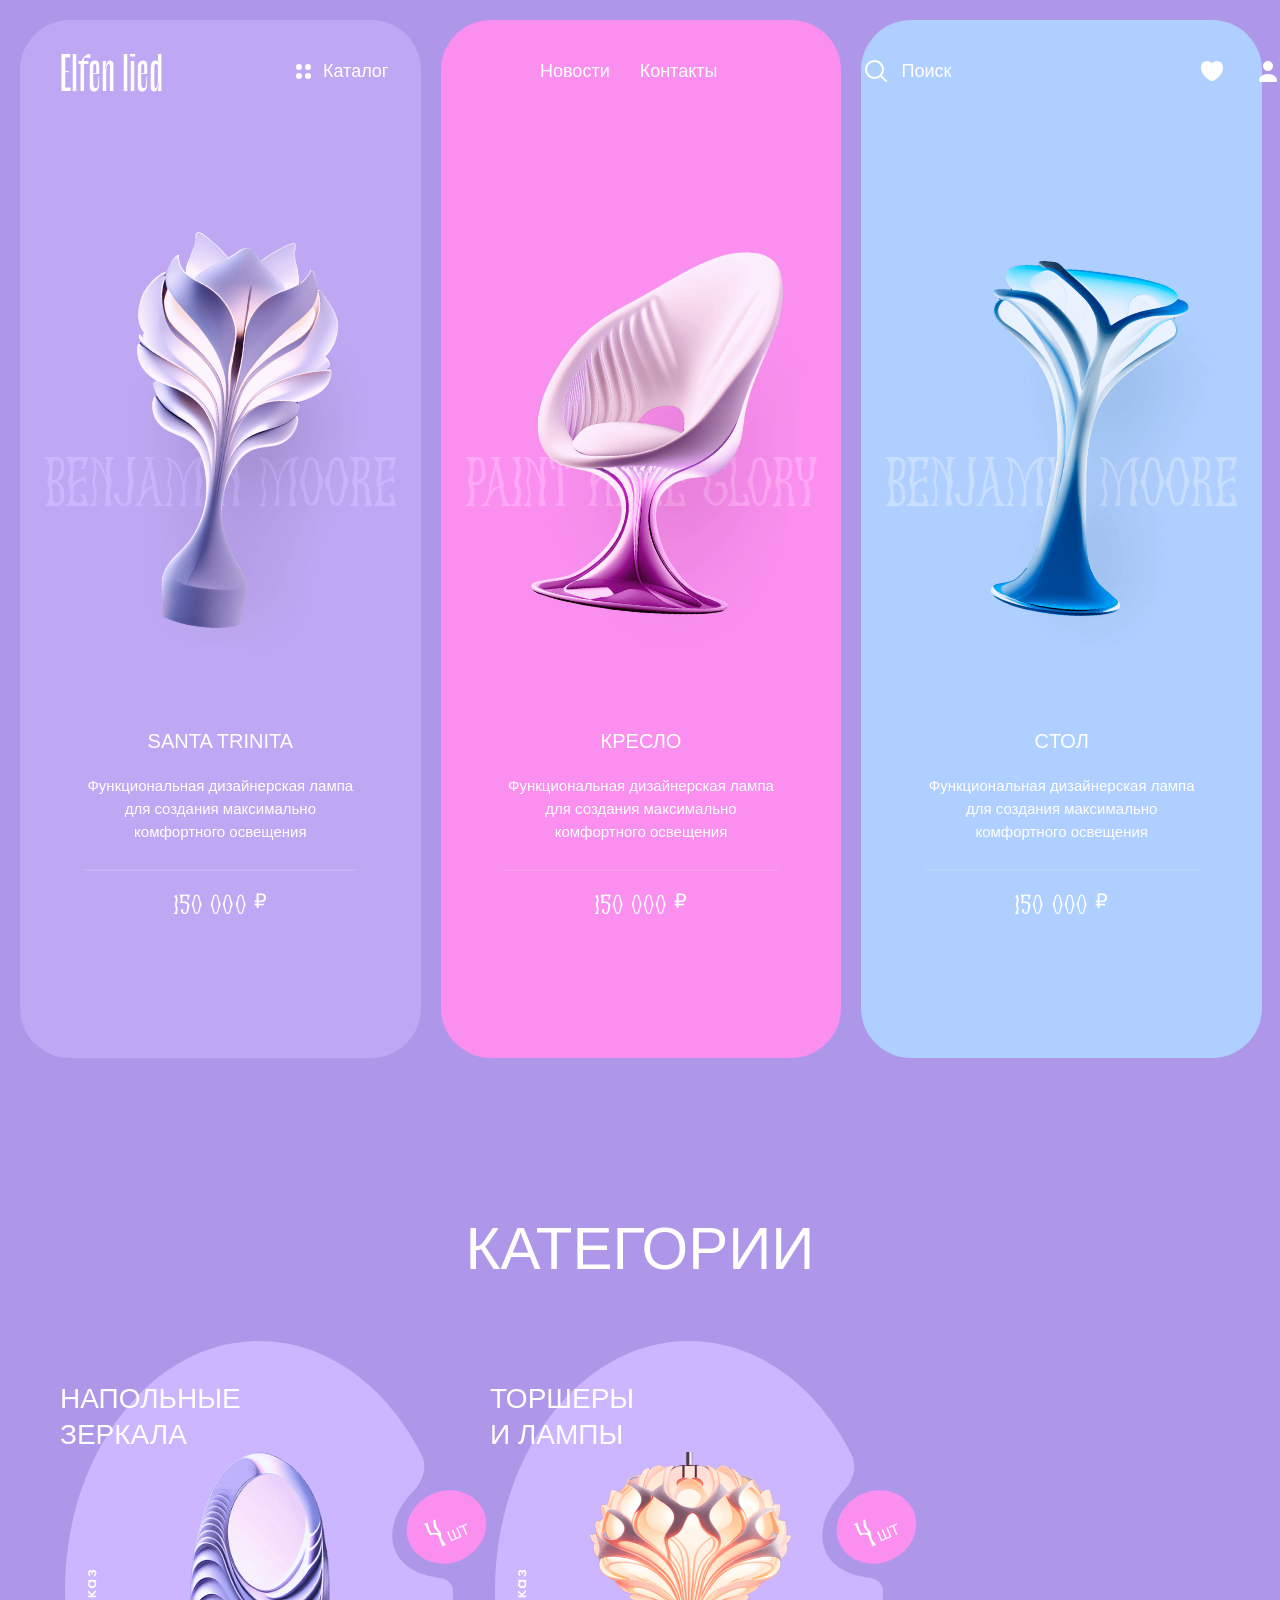
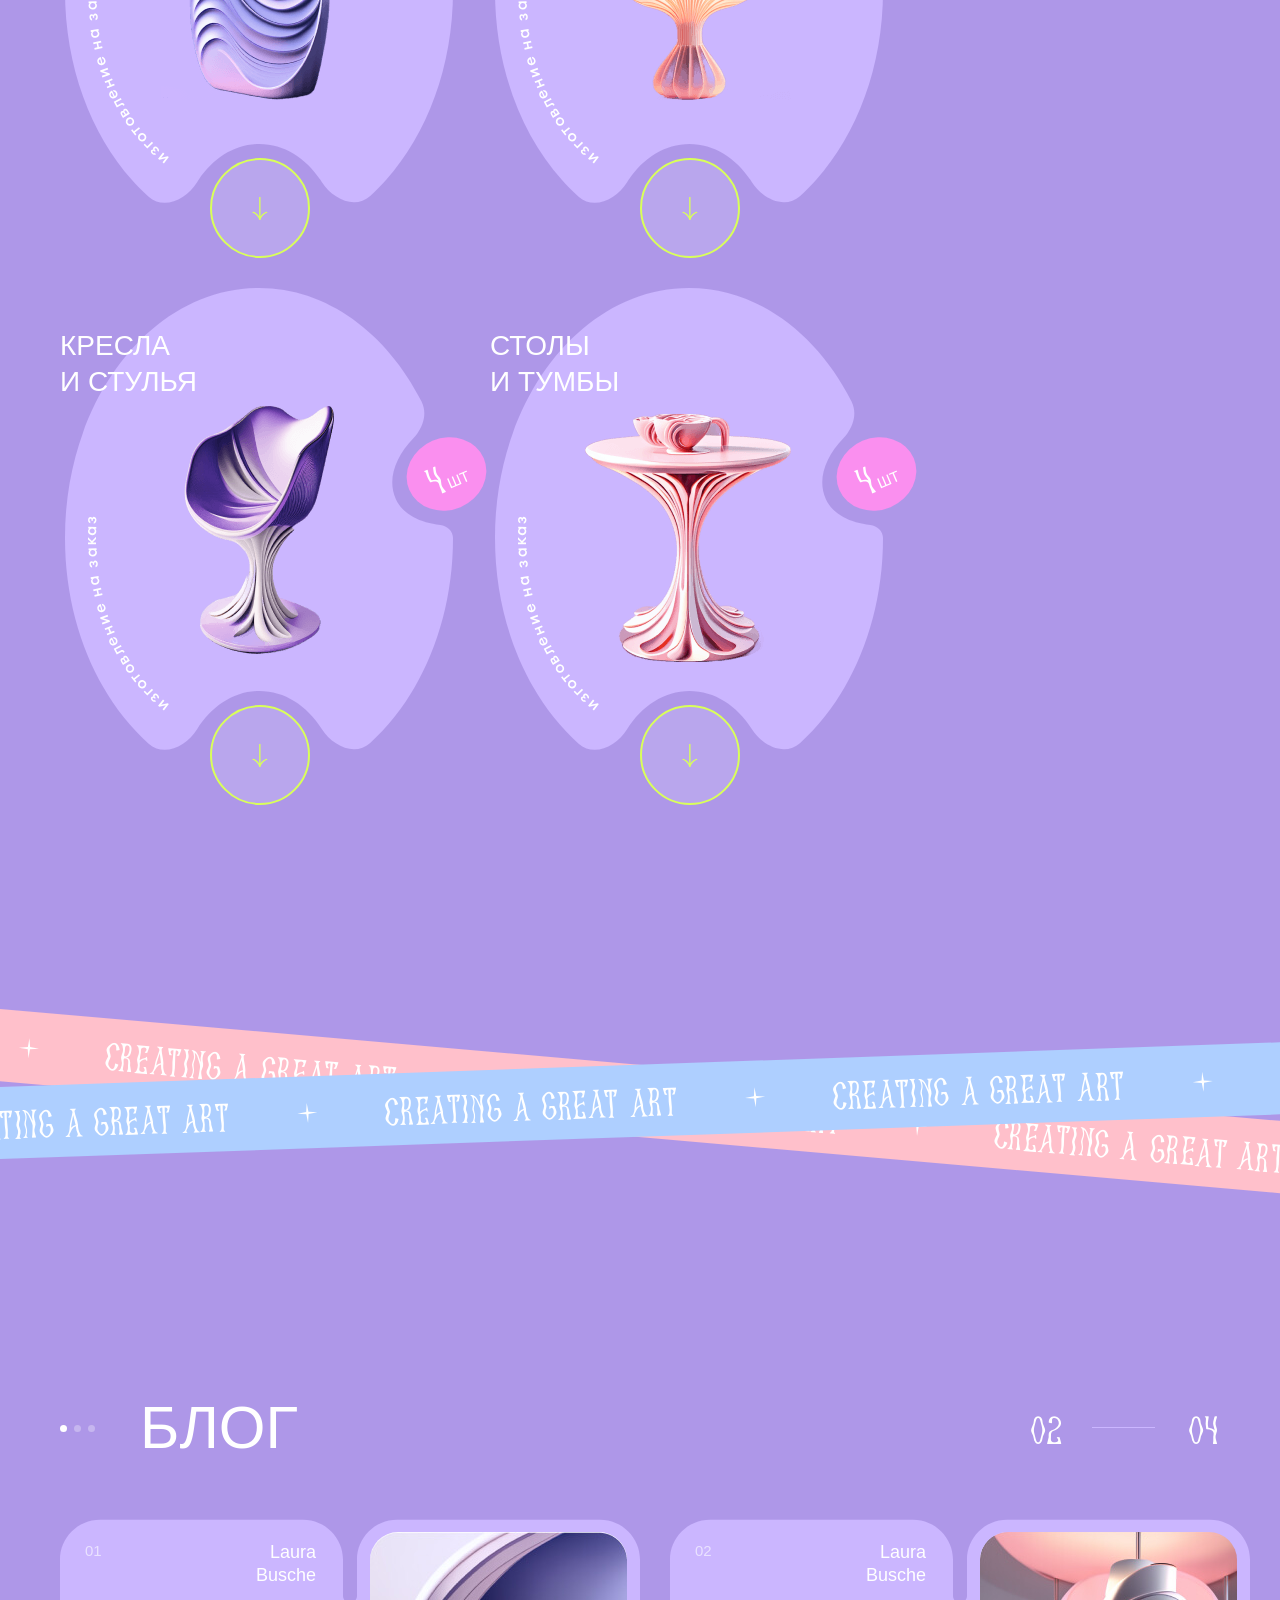
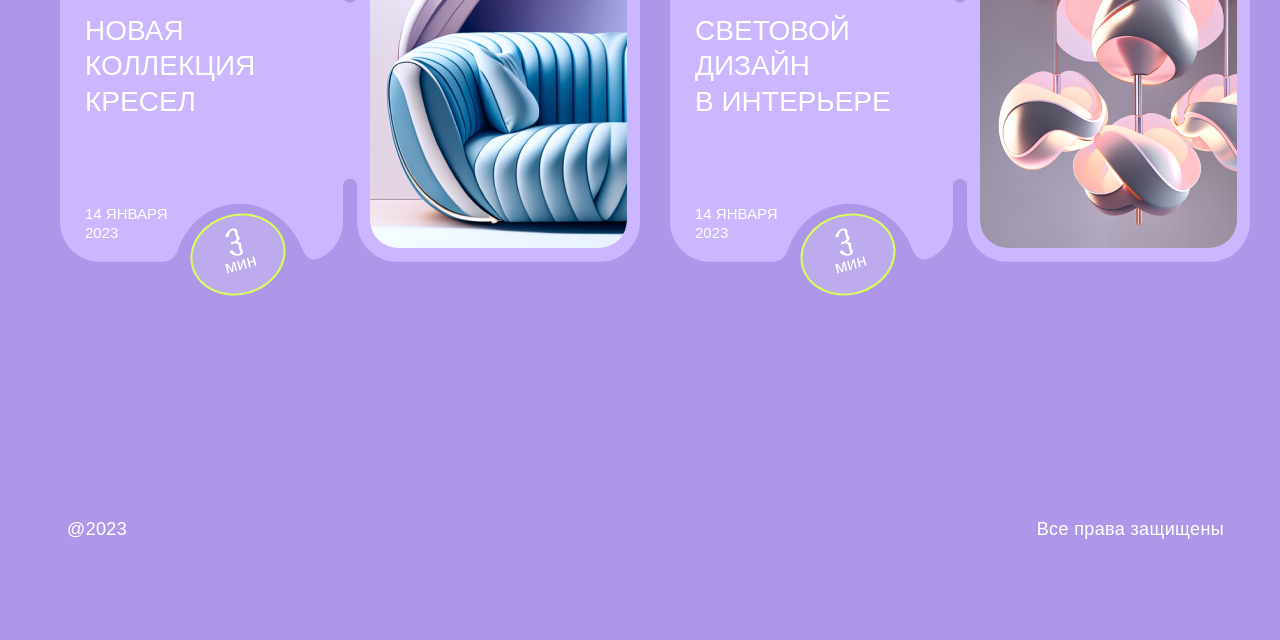
==== index.html @ f99ef1fb "Add files via upload" ====
<!DOCTYPE html>
<html lang="ru">

<head>
  <meta charset="UTF-8">
  <meta name="viewport" content="width=device-width, initial-scale=1.0">
  <meta http-equiv="X-UA-Compatible" content="ie=edge">
  <link rel="stylesheet" href="css/style.css">
  <title>Elfen lied</title>
</head>

<body>
  <header class="header">
    <div class="header__left">
      <a class="header__logo" href="#">Elfen lied</a>
      <a class="header__link" href="#">
        <svg class="header__link-icon" width="15" height="15" aria-hidden="true">
          <use xlink:href="images/sprite.svg#icon-dots"></use>
        </svg>
        Каталог
      </a>
    </div>
    <div class="header__center">
      <a class="header__link" href="#">Новости</a>
      <button class="header__link" type="button" data-modal-target="#contacts-modal" id="contacts-btn">Контакты</button>
    </div>
    <div class="header__right">
      <button class="header__link" type="button" data-modal-target="#search-modal">
        <svg class="header__link-icon" width="26" height="26" aria-hidden="true">
          <use xlink:href="images/sprite.svg#icon-search"></use>
        </svg>
        Поиск
      </button>
      <ul class="header__user">
        <li class="header__user-item header__user-item--mobile">
          <button class="header__user-btn" type="button">
            <svg class="header__user-icon" width="26" height="26" aria-hidden="true">
              <use xlink:href="images/sprite.svg#icon-search"></use>
            </svg>
          </button>
        </li>
        <li class="header__user-item">
          <button class="header__user-btn" type="button" data-modal-target="#favourites-modal">
            <svg class="header__user-icon" width="22" height="20" aria-hidden="true">
              <use xlink:href="images/sprite.svg#icon-like"></use>
            </svg>
          </button>
        </li>
        <li class="header__user-item">
          <button class="header__user-btn" type="button" data-modal-target="#user-modal">
            <svg class="header__user-icon" width="18" height="21" aria-hidden="true">
              <use xlink:href="images/sprite.svg#icon-person"></use>
            </svg>
          </button>
        </li>
        <li class="header__user-item">
          <button class="header__user-btn" type="button" data-modal-target="#shopping-cart-modal">
            <svg class="header__user-icon" width="21" height="22" aria-hidden="true">
              <use xlink:href="images/sprite.svg#icon-shopping-cart"></use>
            </svg>
            <span class="header__shopping-cart-counter">3</span>
          </button>
        </li>
        <li class="header__user-item header__user-item--mobile">
          <a class="header__user-btn" href="tel:+74956212617">
            <svg class="header__user-icon" width="23" height="22" aria-hidden="true">
              <use xlink:href="images/sprite.svg#icon-tel"></use>
            </svg>
          </a>
        </li>
      </ul>
    </div>
  </header>
  <main>
    <section class="hero">
      <h1 class="visually-hidden">Elfen lied - Товар дня</h1>
      <ul class="hero__list">
        <li class="hero__item">
          <div class="main-card main-card--violet">
            <img class="main-card__img" src="images/main-card/img-lamp-white.png" alt="Светильник">
            <span class="main-card__label">товар дня</span>
            <h3 class="main-card__title">Benjamin Moore</h3>
            <span class="main-card__name">Santa Trinita</span>
            <p class="main-card__desc">Функциональная дизайнерская лампа для создания максимально
              комфортного освещения</p>
            <span class="main-card__line"></span>
            <span class="main-card__price">150 000
              <span class="main-card__price-currency">₽</span>
            </span>
            <span class="main-card__info">Слайд</span>
            <span class="main-card__counter">01</span>
            <div class="main-card__bottom-mobile">
              <div class="main-card__inner">
                <span class="main-card__name main-card__name--xl">Santa Trinita</span>
                <p class="main-card__desc main-card__desc--xl">Функциональная дизайнерская лампа для создания
                  максимально
                  комфортного освещения</p>
                <span class="main-card__price main-card__price--xl">150 000
                  <span class="main-card__price-currency">₽</span>
                </span>
              </div>
              <div class="main-card__counter-mobile">
                <span class="main-card__counter">01</span>
                <span class="main-card__counter-line"></span>
                <span class="main-card__counter">03</span>
              </div>
            </div>
            <button class="main-card__btn btn btn--size-xl" type="button" id="purchase-btn"
              data-modal-target="#product-modal">
              <svg class="btn__icon" width="21" height="22" aria-hidden="true">
                <use xlink:href="images/sprite.svg#icon-shopping-cart"></use>
              </svg>
              Купить
            </button>
          </div>
        </li>
        <li class="hero__item">
          <div class="main-card main-card--pink">
            <img class="main-card__img" src="images/main-card/img-chair-pink.png" alt="Кресло">
            <span class="main-card__label">товар дня</span>
            <h3 class="main-card__title">Paint Here Glory</h3>
            <span class="main-card__name">Кресло</span>
            <span class="main-card__name main-card__name--xl">Кресло</span>
            <p class="main-card__desc">Функциональная дизайнерская лампа для создания максимально
              комфортного освещения</p>
            <p class="main-card__desc main-card__desc--xl">Функциональная дизайнерское кресло для создания максимально
              уюта в помещении</p>
            <span class="main-card__line"></span>
            <span class="main-card__price">150 000
              <span class="main-card__price-currency">₽</span>
            </span>
            <span class="main-card__price main-card__price--xl">120 000
              <span class="main-card__price-currency">₽</span>
            </span>
            <span class="main-card__info">Слайд</span>
            <span class="main-card__counter">02</span>
            <button class="main-card__btn btn btn--size-xl" type="button">
              <svg class="btn__icon" width="21" height="22" aria-hidden="true">
                <use xlink:href="images/sprite.svg#icon-shopping-cart"></use>
              </svg>
              Купить
            </button>
          </div>
        </li>
        <li class="hero__item">
          <div class="main-card main-card--blue">
            <img class="main-card__img" src="images/main-card/img-table-blue.png" alt="Стол">
            <span class="main-card__label">товар дня</span>
            <h3 class="main-card__title">Benjamin Moore</h3>
            <span class="main-card__name">Cтол</span>
            <span class="main-card__name main-card__name--xl">Высокий стол</span>
            <p class="main-card__desc">Функциональная дизайнерская лампа для создания максимально
              комфортного освещения</p>
            <p class="main-card__desc main-card__desc--xl">Функциональная дизайнерская лампа для создания максимально
              комфортного освещения</p>
            <span class="main-card__line"></span>
            <span class="main-card__price">150 000
              <span class="main-card__price-currency">₽</span>
            </span>
            <span class="main-card__price main-card__price--xl">235 000
              <span class="main-card__price-currency">₽</span>
            </span>
            <span class="main-card__info">Слайд</span>
            <span class="main-card__counter">03</span>
            <button class="main-card__btn btn btn--size-xl" type="button">
              <svg class="btn__icon" width="21" height="22" aria-hidden="true">
                <use xlink:href="images/sprite.svg#icon-shopping-cart"></use>
              </svg>
              Купить
            </button>
          </div>
        </li>
      </ul>
    </section>
    <section class="categories">
      <div class="container">
        <h2 class="categories__title">Категории</h2>
        <ul class="categories__list">
          <li class="categories__item">
            <a class="category-card" href="#">
              <div class="category-card__bg">
                <svg class="category-card__bg-main" width="388" height="462" aria-hidden="true">
                  <use xlink:href="images/sprite.svg#icon-category-bg"></use>
                </svg>
                <svg class="category-card__bg-label" width="95" height="199" aria-hidden="true">
                  <use xlink:href="images/sprite.svg#icon-category-label"></use>
                </svg>
              </div>
              <h3 class="category-card__title">напольные зеркала</h3>
              <img class="category-card__img" src="images/categories/img-mirror.png" alt="Зеркало" width="199"
                height="248">
              <span class="category-card__note">
                <span class="category-card__note-counter">4</span>
                <span class="category-card__note-text">шт</span>
              </span>
              <span class="category-card__btn btn btn--third">
                <svg class="btn__icon" width="23" height="34" aria-hidden="true">
                  <use xlink:href="images/sprite.svg#icon-arrow"></use>
                </svg>
              </span>
            </a>
          </li>
          <li class="categories__item">
            <a class="category-card" href="#">
              <div class="category-card__bg">
                <svg class="category-card__bg-main" width="388" height="462" aria-hidden="true">
                  <use xlink:href="images/sprite.svg#icon-category-bg"></use>
                </svg>
                <svg class="category-card__bg-label" width="95" height="199" aria-hidden="true">
                  <use xlink:href="images/sprite.svg#icon-category-label"></use>
                </svg>
              </div>
              <h3 class="category-card__title">торшеры и&nbsp;лампы</h3>
              <img class="category-card__img" src="images/categories/img-lamp.png" alt="Торшер" width="201"
                height="248">
              <span class="category-card__note">
                <span class="category-card__note-counter">4</span>
                <span class="category-card__note-text">шт</span>
              </span>
              <span class="category-card__btn btn btn--third">
                <svg class="btn__icon" width="23" height="34" aria-hidden="true">
                  <use xlink:href="images/sprite.svg#icon-arrow"></use>
                </svg>
              </span>
            </a>
          </li>
          <li class="categories__item">
            <a class="category-card" href="#">
              <div class="category-card__bg">
                <svg class="category-card__bg-main" width="388" height="462" aria-hidden="true">
                  <use xlink:href="images/sprite.svg#icon-category-bg"></use>
                </svg>
                <svg class="category-card__bg-label" width="95" height="199" aria-hidden="true">
                  <use xlink:href="images/sprite.svg#icon-category-label"></use>
                </svg>
              </div>
              <h3 class="category-card__title">кресла и&nbsp;стулья</h3>
              <img class="category-card__img category-card__img--alt" src="images/categories/img-chair.png"
                alt="Кресло" width="150" height="248">
              <span class="category-card__note">
                <span class="category-card__note-counter">4</span>
                <span class="category-card__note-text">шт</span>
              </span>
              <span class="category-card__btn btn btn--third">
                <svg class="btn__icon" width="23" height="34" aria-hidden="true">
                  <use xlink:href="images/sprite.svg#icon-arrow"></use>
                </svg>
              </span>
            </a>
          </li>
          <li class="categories__item">
            <a class="category-card">
              <div class="category-card__bg">
                <svg class="category-card__bg-main" width="388" height="462" aria-hidden="true">
                  <use xlink:href="images/sprite.svg#icon-category-bg"></use>
                </svg>
                <svg class="category-card__bg-label" width="95" height="199" aria-hidden="true">
                  <use xlink:href="images/sprite.svg#icon-category-label"></use>
                </svg>
              </div>
              <h3 class="category-card__title">столы и&nbsp;тумбы</h3>
              <img class="category-card__img category-card__img--alt-2" src="images/categories/img-table.png"
                alt="Тумба" width="206" height="248">
              <span class="category-card__note">
                <span class="category-card__note-counter">4</span>
                <span class="category-card__note-text">шт</span>
              </span>
              <span class="category-card__btn btn btn--third">
                <svg class="btn__icon" width="23" height="34" aria-hidden="true">
                  <use xlink:href="images/sprite.svg#icon-arrow"></use>
                </svg>
              </span>
            </a>
          </li>
        </ul>
      </div>
    </section>
    <div class="lineages">
      <div class="lineages__unit lineages__unit--first">
        <span class="lineages__text">creating a great art</span>
        <svg class="lineages__icon" width="22" height="22" aria-hidden="true">
          <use xlink:href="images/sprite.svg#icon-star"></use>
        </svg>
      </div>
      <div class="lineages__unit lineages__unit--secondary">
        <span class="lineages__text">creating a great art</span>
        <svg class="lineages__icon" width="22" height="22" aria-hidden="true">
          <use xlink:href="images/sprite.svg#icon-star"></use>
        </svg>
      </div>
    </div>
    <section class="blog">
      <div class="container">
        <div class="blog__top">
          <div class="blog__top-left">
            <div class="blog__pag">
              <span class="blog__pag-counter blog__pag-counter--current"></span>
              <span class="blog__pag-counter"></span>
              <span class="blog__pag-counter"></span>
            </div>
            <h2 class="blog__title">блог</h2>
          </div>
          <div class="blog__slider">
            <span class="blog__slider-count">02</span>
            <span class="blog__slider-line"></span>
            <span class="blog__slider-count">04</span>
          </div>
        </div>
        <ul class="blog__list">
          <li class="blog__item">
            <a class="blog-card" href="#">
              <svg class="blog-card__bg" width="580" height="343" aria-hidden="true">
                <use xlink:href="images/sprite.svg#icon-blog-bg"></use>
              </svg>
              <svg class="blog-card__bg-mobile" width="360" height="243" aria-hidden="true">
                <use xlink:href="images/sprite.svg#icon-blog-bg-mobile"></use>
              </svg>
              <div class="blog-card__content">
                <div class="blog-card__top">
                  <span class="blog-card__counter">01</span>
                  <div class="blog-card__name">Laura Busche</div>
                </div>
                <h3 class="blog-card__title">новая коллекция кресел</h3>
                <div class="blog-card__bottom">
                  <span class="blog-card__date">14&nbsp;января 2023</span>
                  <div class="blog-card__label">
                    <span class="blog-card__label-count">3</span>
                    <span class="blog-card__label-text">мин</span>
                  </div>
                </div>
              </div>
              <div class="blog-card__pic">
                <img class="blog-card__img" src="images/blog-card/img-modern-sofa.jpg" alt="Кресло" width="257"
                  height="317">
              </div>
            </a>
          </li>
          <li class="blog__item">
            <a class="blog-card" href="#">
              <svg class="blog-card__bg" width="580" height="343" aria-hidden="true">
                <use xlink:href="images/sprite.svg#icon-blog-bg"></use>
              </svg>
              <svg class="blog-card__bg-mobile" width="360" height="243" aria-hidden="true">
                <use xlink:href="images/sprite.svg#icon-blog-bg-mobile"></use>
              </svg>
              <div class="blog-card__content">
                <div class="blog-card__top">
                  <span class="blog-card__counter">02</span>
                  <div class="blog-card__name">Laura Busche</div>
                </div>
                <h3 class="blog-card__title">Световой дизайн в&nbsp;интерьере</h3>
                <div class="blog-card__bottom">
                  <span class="blog-card__date">14&nbsp;января 2023</span>
                  <div class="blog-card__label">
                    <span class="blog-card__label-count">3</span>
                    <span class="blog-card__label-text">мин</span>
                  </div>
                </div>
              </div>
              <div class="blog-card__pic">
                <img class="blog-card__img" src="images/blog-card/img-light-design.jpg" alt="Светильник" width="257"
                  height="317">
              </div>
            </a>
          </li>
          <li class="blog__item">
            <a class="blog-card" href="#">
              <svg class="blog-card__bg" width="580" height="343" aria-hidden="true">
                <use xlink:href="images/sprite.svg#icon-blog-bg"></use>
              </svg>
              <svg class="blog-card__bg-mobile" width="360" height="243" aria-hidden="true">
                <use xlink:href="images/sprite.svg#icon-blog-bg-mobile"></use>
              </svg>
              <div class="blog-card__content">
                <div class="blog-card__top">
                  <span class="blog-card__counter">03</span>
                  <div class="blog-card__name">Laura Busche</div>
                </div>
                <h3 class="blog-card__title">как выбрать шкаф в&nbsp;спальню</h3>
                <div class="blog-card__bottom">
                  <span class="blog-card__date">14&nbsp;января 2023</span>
                  <div class="blog-card__label">
                    <span class="blog-card__label-count">3</span>
                    <span class="blog-card__label-text">мин</span>
                  </div>
                </div>
              </div>
              <div class="blog-card__pic">
                <img class="blog-card__img" src="images/blog-card/img-modern-wardrobe.jpg" alt="Кресло" width="257"
                  height="317">
              </div>
            </a>
          </li>
        </ul>
      </div>
    </section>
    <div class="modal" id="modal">
      <div class="modal__product" id="product-modal">
        <div class="product-card">
          <img class="product-card__img" src="images/product/img-product-lamp.png" alt="Santa Trinita" width="637"
            height="917">
          <div class="product-card__top">
            <div class="product-card__top-left">
              <span class="product-card__art">Арт. GNM007</span>
              <div class="product-card__color">
                <span class="product-card__color-text">Цвет:</span>
                <span class="product-card__color-unit"></span>
                <span class="product-card__color-text">Лаванда</span>
              </div>
            </div>
            <div class="product-card__top-right">
              <button class="product-card__btn-close modal__btn-close" type="button">
                закрыть
                <svg class="modal__btn-close-icon" width="20" height="20" aria-hidden="true">
                  <use xlink:href="images/sprite.svg#icon-close"></use>
                </svg>
              </button>
              <button class="btn btn--alt" type="button">
                <svg class="btn__icon" width="34" height="31" viewBox="0 0 34 31" fill="none"
                  xmlns="http://www.w3.org/2000/svg">
                  <path class="btn__icon-fill"
                    d="M30.5325 3.4754C29.7506 2.69063 28.8222 2.06809 27.8004 1.64335C26.7786 1.21861 25.6834 1 24.5774 1C23.4714 1 22.3762 1.21861 21.3544 1.64335C20.3326 2.06809 19.4042 2.69063 18.6223 3.4754L16.9996 5.10333L15.3769 3.4754C13.7975 1.89096 11.6554 1.00082 9.42177 1.00082C7.18818 1.00082 5.04607 1.89096 3.46668 3.4754C1.88729 5.05985 1 7.20882 1 9.44957C1 11.6903 1.88729 13.8393 3.46668 15.4237L5.0894 17.0517L16.9996 29L28.9098 17.0517L30.5325 15.4237C31.3148 14.6393 31.9353 13.708 32.3587 12.6829C32.7821 11.6579 33 10.5591 33 9.44957C33 8.33999 32.7821 7.24129 32.3587 6.21622C31.9353 5.19115 31.3148 4.25981 30.5325 3.4754Z"
                    fill="currentColor" />
                  <path class="btn__icon-stroke"
                    d="M30.5325 3.4754L29.8241 4.18121L29.8244 4.18154L30.5325 3.4754ZM24.5774 1V2V1ZM18.6223 3.4754L19.3306 4.18138L19.3307 4.18121L18.6223 3.4754ZM16.9996 5.10333L16.2914 5.8093L16.9996 6.51981L17.7078 5.8093L16.9996 5.10333ZM15.3769 3.4754L14.6686 4.18138V4.18138L15.3769 3.4754ZM3.46668 15.4237L4.17492 14.7178H4.17492L3.46668 15.4237ZM5.0894 17.0517L4.38117 17.7576L4.38117 17.7576L5.0894 17.0517ZM16.9996 29L16.2914 29.706L16.9996 30.4165L17.7078 29.706L16.9996 29ZM28.9098 17.0517L29.618 17.7576V17.7576L28.9098 17.0517ZM30.5325 15.4237L29.8244 14.7176L29.8243 14.7178L30.5325 15.4237ZM31.2409 2.76959C30.3663 1.89176 29.3277 1.19523 28.1843 0.719951L27.4166 2.56675C28.3168 2.94095 29.1349 3.4895 29.8241 4.18121L31.2409 2.76959ZM28.1843 0.719951C27.0409 0.24467 25.8153 0 24.5774 0V2C25.5516 2 26.5164 2.19256 27.4166 2.56675L28.1843 0.719951ZM24.5774 0C23.3396 0 22.1139 0.244669 20.9705 0.719951L21.7382 2.56675C22.6384 2.19256 23.6032 2 24.5774 2V0ZM20.9705 0.719951C19.8272 1.19523 18.7885 1.89176 17.9139 2.76959L19.3307 4.18121C20.0199 3.4895 20.838 2.94095 21.7382 2.56675L20.9705 0.719951ZM17.9141 2.76943L16.2914 4.39735L17.7078 5.8093L19.3306 4.18138L17.9141 2.76943ZM17.7078 4.39735L16.0851 2.76943L14.6686 4.18138L16.2914 5.8093L17.7078 4.39735ZM16.0851 2.76943C14.3184 0.997092 11.9216 0.000821292 9.42177 0.000821292V2.00082C11.3891 2.00082 13.2765 2.78482 14.6686 4.18138L16.0851 2.76943ZM9.42177 0.000821292C6.92193 0.000821292 4.52512 0.997092 2.75844 2.76943L4.17492 4.18138C5.56702 2.78482 7.45443 2.00082 9.42177 2.00082V0.000821292ZM2.75844 2.76943C0.991874 4.54166 0 6.94464 0 9.44957H2C2 7.47301 2.78271 5.57805 4.17492 4.18138L2.75844 2.76943ZM0 9.44957C0 11.9545 0.991874 14.3575 2.75844 16.1297L4.17492 14.7178C2.78271 13.3211 2 11.4261 2 9.44957H0ZM2.75844 16.1297L4.38117 17.7576L5.79764 16.3457L4.17492 14.7178L2.75844 16.1297ZM4.38117 17.7576L16.2914 29.706L17.7078 28.294L5.79764 16.3457L4.38117 17.7576ZM17.7078 29.706L29.618 17.7576L28.2015 16.3457L16.2914 28.294L17.7078 29.706ZM29.618 17.7576L31.2407 16.1297L29.8243 14.7178L28.2015 16.3457L29.618 17.7576ZM31.2406 16.1299C32.1156 15.2525 32.8096 14.2109 33.283 13.0647L31.4344 12.3012C31.0611 13.2051 30.5139 14.0262 29.8244 14.7176L31.2406 16.1299ZM33.283 13.0647C33.7564 11.9185 34 10.6901 34 9.44957H32C32 10.4282 31.8078 11.3972 31.4344 12.3012L33.283 13.0647ZM34 9.44957C34 8.20907 33.7564 6.98066 33.283 5.83447L31.4344 6.59797C31.8078 7.50191 32 8.47091 32 9.44957H34ZM33.283 5.83447C32.8096 4.68828 32.1156 3.64668 31.2406 2.76926L29.8244 4.18154C30.5139 4.87294 31.0611 5.69402 31.4344 6.59797L33.283 5.83447Z"
                    fill="currentColor" />
                </svg>
              </button>
              <div class="product-card__height">
                <span class="product-card__height-text">Высота:</span>
                <span class="product-card__height-unit">60см</span>
              </div>
            </div>
          </div>
          <span class="product-card__bg-title">Benjamin Moore</span>
          <div class="product-card__bottom">
            <p class="product-card__info">Функциональная дизайнерская лампа для создания максимально комфортного
              освещения</p>
            <div class="product-card__bottom-center">
              <span class="product-card__name">Santa Trinita</span>
              <span class="product-card__price">150 000
                <span class="product-card__price-currency">₽</span>
              </span>
            </div>
            <button class="product-card__btn-purchase btn btn--size-xl" type="button">
              <svg class="btn__icon" width="21" height="22" aria-hidden="true">
                <use xlink:href="images/sprite.svg#icon-shopping-cart"></use>
              </svg>
              Купить
            </button>
          </div>
        </div>
      </div>
      <div class="modal__contacts" id="contacts-modal">
        <div class="contacts-card">
          <button class="modal__btn-close" type="button">
            <svg class="modal__btn-close-icon" width="20" height="20" aria-hidden="true">
              <use xlink:href="images/sprite.svg#icon-close"></use>
            </svg>
          </button>
          <div class="contacts-card__info">
            <div class="contacts-card__inner">
              <span class="contacts-card__label">Адрес</span>
              <div class="contacts-card__address">
                <span class="contacts-card__city">Москва</span>
                <span class="contacts-card__text">Хохловский переулок&nbsp;д.&nbsp;11, стр.&nbsp;3</span>
              </div>
              <span class="contacts-card__caption">Адрес на карте
                <svg class="contacts-card__caption-icon" width="16" height="24" aria-hidden="true">
                  <use xlink:href="images/sprite.svg#icon-arrow-secondary"></use>
                </svg>
              </span>
            </div>
            <div class="contacts-card__inner">
              <span class="contacts-card__label">Телефон</span>
              <div class="contacts-card__call-us">
                <a class="contacts-card__tel" href="tel:+74956212617">+7 (495) 621-26-17</a>
                <div class="contacts-card__text">Ответим на все вопросы</div>
              </div>
              <ul class="contacts-card__socials socials">
                <li class="socials__item">
                  <a class="socials__link" href="#">
                    <svg class="socials__icon" width="20" height="21" aria-hidden="true">
                      <use xlink:href="images/sprite.svg#icon-tg"></use>
                    </svg>
                  </a>
                </li>
                <li class="socials__item">
                  <a class="socials__link" href="#">
                    <svg class="socials__icon" width="16" height="13" aria-hidden="true">
                      <use xlink:href="images/sprite.svg#icon-twitter"></use>
                    </svg>
                  </a>
                </li>
                <li class="socials__item">
                  <a class="socials__link" href="#">
                    <svg class="socials__icon" width="18" height="19" aria-hidden="true">
                      <use xlink:href="images/sprite.svg#icon-linkedin"></use>
                    </svg>
                  </a>
                </li>
                <li class="socials__item">
                  <a class="socials__link" href="#">
                    <svg class="socials__icon" width="10" height="18" aria-hidden="true">
                      <use xlink:href="images/sprite.svg#icon-fb"></use>
                    </svg>
                  </a>
                </li>
              </ul>
            </div>
          </div>
          <div class="contacts-card__form">
            <span class="contacts-card__label">Форма обратной связи</span>
            <form class="user-form" action="#" method="POST">
              <div class="user-form__inner">
                <div class="custom-input">
                  <input class="custom-input__field" type="email" name="user-mail-feedback" id="user-mail-feedback"
                    placeholder="">
                  <label class="custom-input__label" for="user-mail-feedback">E-mail</label>
                </div>
                <div class="custom-input">
                  <input class="custom-input__field" type="text" name="user-text-feedback" id="user-text-feedback"
                    placeholder="">
                  <label class="custom-input__label" for="user-text-feedback">Сообщение</label>
                </div>
              </div>
              <button class="user-form__btn user-form__btn--secondary btn" type="submit">Отправить</button>
            </form>
          </div>
          <div class="contacts-card__map">
            <img class="contacts-card__img" src="images/contacts/img-map.jpg" alt="Карта" width="1800" height="537">
            <svg class="contacts-card__loc-icon" width="70" height="96" aria-hidden="true">
              <use xlink:href="images/sprite.svg#icon-loc"></use>
            </svg>
          </div>
        </div>
      </div>
      <div class="modal__favourites" id="favourites-modal">
        <button class="modal__btn-close" type="button">
          <svg class="modal__btn-close-icon" width="20" height="20" aria-hidden="true">
            <use xlink:href="images/sprite.svg#icon-close"></use>
          </svg>
        </button>
        <span class="modal__title">товары в избранном</span>
        <ul class="modal__list">
          <li class="modal__item">
            <div class="modal-card modal-card--copelia">
              <a class="modal-card__link" href="#"></a>
              <img class="modal-card__img" src="images/modal-card/img-lamp-copelia.png" alt="Лампа настольная"
                width="164" height="260">
              <div class="modal-card__wrapper">
                <div class="modal-card__top">
                  <div class="modal-card__main-info">
                    <span class="modal-card__color"></span>
                    <span class="modal-card__name">coppelia</span>
                    <span class="modal-card__category">Лампа настольная</span>
                  </div>
                  <button class="modal-card__btn-like btn btn--alt" type="button">
                    <svg class="btn__icon" width="34" height="31" viewBox="0 0 34 31" fill="none"
                      xmlns="http://www.w3.org/2000/svg">
                      <path class="btn__icon-fill"
                        d="M30.5325 3.4754C29.7506 2.69063 28.8222 2.06809 27.8004 1.64335C26.7786 1.21861 25.6834 1 24.5774 1C23.4714 1 22.3762 1.21861 21.3544 1.64335C20.3326 2.06809 19.4042 2.69063 18.6223 3.4754L16.9996 5.10333L15.3769 3.4754C13.7975 1.89096 11.6554 1.00082 9.42177 1.00082C7.18818 1.00082 5.04607 1.89096 3.46668 3.4754C1.88729 5.05985 1 7.20882 1 9.44957C1 11.6903 1.88729 13.8393 3.46668 15.4237L5.0894 17.0517L16.9996 29L28.9098 17.0517L30.5325 15.4237C31.3148 14.6393 31.9353 13.708 32.3587 12.6829C32.7821 11.6579 33 10.5591 33 9.44957C33 8.33999 32.7821 7.24129 32.3587 6.21622C31.9353 5.19115 31.3148 4.25981 30.5325 3.4754Z"
                        fill="currentColor" />
                      <path class="btn__icon-stroke"
                        d="M30.5325 3.4754L29.8241 4.18121L29.8244 4.18154L30.5325 3.4754ZM24.5774 1V2V1ZM18.6223 3.4754L19.3306 4.18138L19.3307 4.18121L18.6223 3.4754ZM16.9996 5.10333L16.2914 5.8093L16.9996 6.51981L17.7078 5.8093L16.9996 5.10333ZM15.3769 3.4754L14.6686 4.18138V4.18138L15.3769 3.4754ZM3.46668 15.4237L4.17492 14.7178H4.17492L3.46668 15.4237ZM5.0894 17.0517L4.38117 17.7576L4.38117 17.7576L5.0894 17.0517ZM16.9996 29L16.2914 29.706L16.9996 30.4165L17.7078 29.706L16.9996 29ZM28.9098 17.0517L29.618 17.7576V17.7576L28.9098 17.0517ZM30.5325 15.4237L29.8244 14.7176L29.8243 14.7178L30.5325 15.4237ZM31.2409 2.76959C30.3663 1.89176 29.3277 1.19523 28.1843 0.719951L27.4166 2.56675C28.3168 2.94095 29.1349 3.4895 29.8241 4.18121L31.2409 2.76959ZM28.1843 0.719951C27.0409 0.24467 25.8153 0 24.5774 0V2C25.5516 2 26.5164 2.19256 27.4166 2.56675L28.1843 0.719951ZM24.5774 0C23.3396 0 22.1139 0.244669 20.9705 0.719951L21.7382 2.56675C22.6384 2.19256 23.6032 2 24.5774 2V0ZM20.9705 0.719951C19.8272 1.19523 18.7885 1.89176 17.9139 2.76959L19.3307 4.18121C20.0199 3.4895 20.838 2.94095 21.7382 2.56675L20.9705 0.719951ZM17.9141 2.76943L16.2914 4.39735L17.7078 5.8093L19.3306 4.18138L17.9141 2.76943ZM17.7078 4.39735L16.0851 2.76943L14.6686 4.18138L16.2914 5.8093L17.7078 4.39735ZM16.0851 2.76943C14.3184 0.997092 11.9216 0.000821292 9.42177 0.000821292V2.00082C11.3891 2.00082 13.2765 2.78482 14.6686 4.18138L16.0851 2.76943ZM9.42177 0.000821292C6.92193 0.000821292 4.52512 0.997092 2.75844 2.76943L4.17492 4.18138C5.56702 2.78482 7.45443 2.00082 9.42177 2.00082V0.000821292ZM2.75844 2.76943C0.991874 4.54166 0 6.94464 0 9.44957H2C2 7.47301 2.78271 5.57805 4.17492 4.18138L2.75844 2.76943ZM0 9.44957C0 11.9545 0.991874 14.3575 2.75844 16.1297L4.17492 14.7178C2.78271 13.3211 2 11.4261 2 9.44957H0ZM2.75844 16.1297L4.38117 17.7576L5.79764 16.3457L4.17492 14.7178L2.75844 16.1297ZM4.38117 17.7576L16.2914 29.706L17.7078 28.294L5.79764 16.3457L4.38117 17.7576ZM17.7078 29.706L29.618 17.7576L28.2015 16.3457L16.2914 28.294L17.7078 29.706ZM29.618 17.7576L31.2407 16.1297L29.8243 14.7178L28.2015 16.3457L29.618 17.7576ZM31.2406 16.1299C32.1156 15.2525 32.8096 14.2109 33.283 13.0647L31.4344 12.3012C31.0611 13.2051 30.5139 14.0262 29.8244 14.7176L31.2406 16.1299ZM33.283 13.0647C33.7564 11.9185 34 10.6901 34 9.44957H32C32 10.4282 31.8078 11.3972 31.4344 12.3012L33.283 13.0647ZM34 9.44957C34 8.20907 33.7564 6.98066 33.283 5.83447L31.4344 6.59797C31.8078 7.50191 32 8.47091 32 9.44957H34ZM33.283 5.83447C32.8096 4.68828 32.1156 3.64668 31.2406 2.76926L29.8244 4.18154C30.5139 4.87294 31.0611 5.69402 31.4344 6.59797L33.283 5.83447Z"
                        fill="currentColor" />
                    </svg>
                  </button>
                </div>
                <span class="modal-card__line"></span>
                <div class="modal-card__bottom">
                  <span class="modal-card__price">150 000
                    <span class="modal-card__price-currency">₽</span>
                  </span>
                </div>
              </div>
            </div>
          </li>
          <li class="modal__item">
            <div class="modal-card modal-card--aubrey">
              <a class="modal-card__link" href="#"></a>
              <img class="modal-card__img" src="images/modal-card/img-lamp-aubrey.png" alt="Лампа настольная"
                width="160" height="260">
              <div class="modal-card__wrapper">
                <div class="modal-card__top">
                  <div class="modal-card__main-info">
                    <span class="modal-card__color"></span>
                    <span class="modal-card__name">Facchetta</span>
                    <span class="modal-card__category">Лампа настольная</span>
                  </div>
                  <button class="modal-card__btn-like btn btn--alt" type="button">
                    <svg class="btn__icon" width="34" height="31" viewBox="0 0 34 31" fill="none"
                      xmlns="http://www.w3.org/2000/svg">
                      <path class="btn__icon-fill"
                        d="M30.5325 3.4754C29.7506 2.69063 28.8222 2.06809 27.8004 1.64335C26.7786 1.21861 25.6834 1 24.5774 1C23.4714 1 22.3762 1.21861 21.3544 1.64335C20.3326 2.06809 19.4042 2.69063 18.6223 3.4754L16.9996 5.10333L15.3769 3.4754C13.7975 1.89096 11.6554 1.00082 9.42177 1.00082C7.18818 1.00082 5.04607 1.89096 3.46668 3.4754C1.88729 5.05985 1 7.20882 1 9.44957C1 11.6903 1.88729 13.8393 3.46668 15.4237L5.0894 17.0517L16.9996 29L28.9098 17.0517L30.5325 15.4237C31.3148 14.6393 31.9353 13.708 32.3587 12.6829C32.7821 11.6579 33 10.5591 33 9.44957C33 8.33999 32.7821 7.24129 32.3587 6.21622C31.9353 5.19115 31.3148 4.25981 30.5325 3.4754Z"
                        fill="currentColor" />
                      <path class="btn__icon-stroke"
                        d="M30.5325 3.4754L29.8241 4.18121L29.8244 4.18154L30.5325 3.4754ZM24.5774 1V2V1ZM18.6223 3.4754L19.3306 4.18138L19.3307 4.18121L18.6223 3.4754ZM16.9996 5.10333L16.2914 5.8093L16.9996 6.51981L17.7078 5.8093L16.9996 5.10333ZM15.3769 3.4754L14.6686 4.18138V4.18138L15.3769 3.4754ZM3.46668 15.4237L4.17492 14.7178H4.17492L3.46668 15.4237ZM5.0894 17.0517L4.38117 17.7576L4.38117 17.7576L5.0894 17.0517ZM16.9996 29L16.2914 29.706L16.9996 30.4165L17.7078 29.706L16.9996 29ZM28.9098 17.0517L29.618 17.7576V17.7576L28.9098 17.0517ZM30.5325 15.4237L29.8244 14.7176L29.8243 14.7178L30.5325 15.4237ZM31.2409 2.76959C30.3663 1.89176 29.3277 1.19523 28.1843 0.719951L27.4166 2.56675C28.3168 2.94095 29.1349 3.4895 29.8241 4.18121L31.2409 2.76959ZM28.1843 0.719951C27.0409 0.24467 25.8153 0 24.5774 0V2C25.5516 2 26.5164 2.19256 27.4166 2.56675L28.1843 0.719951ZM24.5774 0C23.3396 0 22.1139 0.244669 20.9705 0.719951L21.7382 2.56675C22.6384 2.19256 23.6032 2 24.5774 2V0ZM20.9705 0.719951C19.8272 1.19523 18.7885 1.89176 17.9139 2.76959L19.3307 4.18121C20.0199 3.4895 20.838 2.94095 21.7382 2.56675L20.9705 0.719951ZM17.9141 2.76943L16.2914 4.39735L17.7078 5.8093L19.3306 4.18138L17.9141 2.76943ZM17.7078 4.39735L16.0851 2.76943L14.6686 4.18138L16.2914 5.8093L17.7078 4.39735ZM16.0851 2.76943C14.3184 0.997092 11.9216 0.000821292 9.42177 0.000821292V2.00082C11.3891 2.00082 13.2765 2.78482 14.6686 4.18138L16.0851 2.76943ZM9.42177 0.000821292C6.92193 0.000821292 4.52512 0.997092 2.75844 2.76943L4.17492 4.18138C5.56702 2.78482 7.45443 2.00082 9.42177 2.00082V0.000821292ZM2.75844 2.76943C0.991874 4.54166 0 6.94464 0 9.44957H2C2 7.47301 2.78271 5.57805 4.17492 4.18138L2.75844 2.76943ZM0 9.44957C0 11.9545 0.991874 14.3575 2.75844 16.1297L4.17492 14.7178C2.78271 13.3211 2 11.4261 2 9.44957H0ZM2.75844 16.1297L4.38117 17.7576L5.79764 16.3457L4.17492 14.7178L2.75844 16.1297ZM4.38117 17.7576L16.2914 29.706L17.7078 28.294L5.79764 16.3457L4.38117 17.7576ZM17.7078 29.706L29.618 17.7576L28.2015 16.3457L16.2914 28.294L17.7078 29.706ZM29.618 17.7576L31.2407 16.1297L29.8243 14.7178L28.2015 16.3457L29.618 17.7576ZM31.2406 16.1299C32.1156 15.2525 32.8096 14.2109 33.283 13.0647L31.4344 12.3012C31.0611 13.2051 30.5139 14.0262 29.8244 14.7176L31.2406 16.1299ZM33.283 13.0647C33.7564 11.9185 34 10.6901 34 9.44957H32C32 10.4282 31.8078 11.3972 31.4344 12.3012L33.283 13.0647ZM34 9.44957C34 8.20907 33.7564 6.98066 33.283 5.83447L31.4344 6.59797C31.8078 7.50191 32 8.47091 32 9.44957H34ZM33.283 5.83447C32.8096 4.68828 32.1156 3.64668 31.2406 2.76926L29.8244 4.18154C30.5139 4.87294 31.0611 5.69402 31.4344 6.59797L33.283 5.83447Z"
                        fill="currentColor" />
                    </svg>
                  </button>
                </div>
                <span class="modal-card__line"></span>
                <div class="modal-card__bottom">
                  <span class="modal-card__price">150 000
                    <span class="modal-card__price-currency">₽</span>
                  </span>
                </div>
              </div>
            </div>
          </li>
          <li class="modal__item">
            <div class="modal-card modal-card--darrell">
              <a class="modal-card__link" href="#"></a>
              <img class="modal-card__img" src="images/modal-card/img-lamp-darrell.png" alt="Лампа настольная"
                width="184" height="260">
              <div class="modal-card__wrapper">
                <div class="modal-card__top">
                  <div class="modal-card__main-info">
                    <span class="modal-card__color"></span>
                    <span class="modal-card__name">coppelia</span>
                    <span class="modal-card__category">Лампа настольная</span>
                  </div>
                  <button class="modal-card__btn-like btn btn--alt" type="button">
                    <svg class="btn__icon" width="34" height="31" viewBox="0 0 34 31" fill="none"
                      xmlns="http://www.w3.org/2000/svg">
                      <path class="btn__icon-fill"
                        d="M30.5325 3.4754C29.7506 2.69063 28.8222 2.06809 27.8004 1.64335C26.7786 1.21861 25.6834 1 24.5774 1C23.4714 1 22.3762 1.21861 21.3544 1.64335C20.3326 2.06809 19.4042 2.69063 18.6223 3.4754L16.9996 5.10333L15.3769 3.4754C13.7975 1.89096 11.6554 1.00082 9.42177 1.00082C7.18818 1.00082 5.04607 1.89096 3.46668 3.4754C1.88729 5.05985 1 7.20882 1 9.44957C1 11.6903 1.88729 13.8393 3.46668 15.4237L5.0894 17.0517L16.9996 29L28.9098 17.0517L30.5325 15.4237C31.3148 14.6393 31.9353 13.708 32.3587 12.6829C32.7821 11.6579 33 10.5591 33 9.44957C33 8.33999 32.7821 7.24129 32.3587 6.21622C31.9353 5.19115 31.3148 4.25981 30.5325 3.4754Z"
                        fill="currentColor" />
                      <path class="btn__icon-stroke"
                        d="M30.5325 3.4754L29.8241 4.18121L29.8244 4.18154L30.5325 3.4754ZM24.5774 1V2V1ZM18.6223 3.4754L19.3306 4.18138L19.3307 4.18121L18.6223 3.4754ZM16.9996 5.10333L16.2914 5.8093L16.9996 6.51981L17.7078 5.8093L16.9996 5.10333ZM15.3769 3.4754L14.6686 4.18138V4.18138L15.3769 3.4754ZM3.46668 15.4237L4.17492 14.7178H4.17492L3.46668 15.4237ZM5.0894 17.0517L4.38117 17.7576L4.38117 17.7576L5.0894 17.0517ZM16.9996 29L16.2914 29.706L16.9996 30.4165L17.7078 29.706L16.9996 29ZM28.9098 17.0517L29.618 17.7576V17.7576L28.9098 17.0517ZM30.5325 15.4237L29.8244 14.7176L29.8243 14.7178L30.5325 15.4237ZM31.2409 2.76959C30.3663 1.89176 29.3277 1.19523 28.1843 0.719951L27.4166 2.56675C28.3168 2.94095 29.1349 3.4895 29.8241 4.18121L31.2409 2.76959ZM28.1843 0.719951C27.0409 0.24467 25.8153 0 24.5774 0V2C25.5516 2 26.5164 2.19256 27.4166 2.56675L28.1843 0.719951ZM24.5774 0C23.3396 0 22.1139 0.244669 20.9705 0.719951L21.7382 2.56675C22.6384 2.19256 23.6032 2 24.5774 2V0ZM20.9705 0.719951C19.8272 1.19523 18.7885 1.89176 17.9139 2.76959L19.3307 4.18121C20.0199 3.4895 20.838 2.94095 21.7382 2.56675L20.9705 0.719951ZM17.9141 2.76943L16.2914 4.39735L17.7078 5.8093L19.3306 4.18138L17.9141 2.76943ZM17.7078 4.39735L16.0851 2.76943L14.6686 4.18138L16.2914 5.8093L17.7078 4.39735ZM16.0851 2.76943C14.3184 0.997092 11.9216 0.000821292 9.42177 0.000821292V2.00082C11.3891 2.00082 13.2765 2.78482 14.6686 4.18138L16.0851 2.76943ZM9.42177 0.000821292C6.92193 0.000821292 4.52512 0.997092 2.75844 2.76943L4.17492 4.18138C5.56702 2.78482 7.45443 2.00082 9.42177 2.00082V0.000821292ZM2.75844 2.76943C0.991874 4.54166 0 6.94464 0 9.44957H2C2 7.47301 2.78271 5.57805 4.17492 4.18138L2.75844 2.76943ZM0 9.44957C0 11.9545 0.991874 14.3575 2.75844 16.1297L4.17492 14.7178C2.78271 13.3211 2 11.4261 2 9.44957H0ZM2.75844 16.1297L4.38117 17.7576L5.79764 16.3457L4.17492 14.7178L2.75844 16.1297ZM4.38117 17.7576L16.2914 29.706L17.7078 28.294L5.79764 16.3457L4.38117 17.7576ZM17.7078 29.706L29.618 17.7576L28.2015 16.3457L16.2914 28.294L17.7078 29.706ZM29.618 17.7576L31.2407 16.1297L29.8243 14.7178L28.2015 16.3457L29.618 17.7576ZM31.2406 16.1299C32.1156 15.2525 32.8096 14.2109 33.283 13.0647L31.4344 12.3012C31.0611 13.2051 30.5139 14.0262 29.8244 14.7176L31.2406 16.1299ZM33.283 13.0647C33.7564 11.9185 34 10.6901 34 9.44957H32C32 10.4282 31.8078 11.3972 31.4344 12.3012L33.283 13.0647ZM34 9.44957C34 8.20907 33.7564 6.98066 33.283 5.83447L31.4344 6.59797C31.8078 7.50191 32 8.47091 32 9.44957H34ZM33.283 5.83447C32.8096 4.68828 32.1156 3.64668 31.2406 2.76926L29.8244 4.18154C30.5139 4.87294 31.0611 5.69402 31.4344 6.59797L33.283 5.83447Z"
                        fill="currentColor" />
                    </svg>
                  </button>
                </div>
                <span class="modal-card__line"></span>
                <div class="modal-card__bottom">
                  <span class="modal-card__price">150 000
                    <span class="modal-card__price-currency">₽</span>
                  </span>
                </div>
              </div>
            </div>
          </li>
        </ul>
      </div>
      <div class="modal__shopping-cart" id="shopping-cart-modal">
        <button class="modal__btn-close" type="button">
          <svg class="modal__btn-close-icon" width="20" height="20" aria-hidden="true">
            <use xlink:href="images/sprite.svg#icon-close"></use>
          </svg>
        </button>
        <span class="modal__title">Ваша корзина</span>
        <ul class="modal__list">
          <li class="modal__item">
            <div class="modal-card modal-card--copelia">
              <a class="modal-card__link" href="#"></a>
              <img class="modal-card__img" src="images/modal-card/img-lamp-copelia.png" alt="Лампа настольная"
                width="164" height="260">
              <div class="modal-card__wrapper">
                <div class="modal-card__top">
                  <div class="modal-card__main-info">
                    <span class="modal-card__color"></span>
                    <span class="modal-card__name">coppelia</span>
                    <span class="modal-card__category">Лампа настольная</span>
                  </div>
                  <button class="modal-card__btn-delete" type="button">
                    <svg class="modal-card__btn-delete-icon" width="29" height="29" aria-hidden="true">
                      <use xlink:href="images/sprite.svg#icon-trash"></use>
                    </svg>
                  </button>
                </div>
                <span class="modal-card__line"></span>
                <div class="modal-card__bottom">
                  <span class="modal-card__price">150 000
                    <span class="modal-card__price-currency">₽</span>
                  </span>
                  <div class="modal-card__adjust">
                    <button class="btn btn--secondary" type="button" disabled>-</button>
                    <span class="modal-card__adjust-counter">1</span>
                    <button class="btn btn--secondary" type="button">+</button>
                  </div>
                </div>
              </div>
            </div>
          </li>
          <li class="modal__item">
            <div class="modal-card modal-card--aubrey">
              <a class="modal-card__link" href="#"></a>
              <img class="modal-card__img" src="images/modal-card/img-lamp-aubrey.png" alt="Лампа настольная"
                width="160" height="260">
              <div class="modal-card__wrapper">
                <div class="modal-card__top">
                  <div class="modal-card__main-info">
                    <span class="modal-card__color"></span>
                    <span class="modal-card__name">Facchetta</span>
                    <span class="modal-card__category">Лампа настольная</span>
                  </div>
                  <button class="modal-card__btn-delete" type="button">
                    <svg class="modal-card__btn-delete-icon" width="29" height="29" aria-hidden="true">
                      <use xlink:href="images/sprite.svg#icon-trash"></use>
                    </svg>
                  </button>
                </div>
                <span class="modal-card__line"></span>
                <div class="modal-card__bottom">
                  <span class="modal-card__price">150 000
                    <span class="modal-card__price-currency">₽</span>
                  </span>
                  <div class="modal-card__adjust">
                    <button class="btn btn--secondary" type="button" disabled>-</button>
                    <span class="modal-card__adjust-counter">1</span>
                    <button class="btn btn--secondary" type="button">+</button>
                  </div>
                </div>
              </div>
            </div>
          </li>
          <li class="modal__item">
            <div class="modal-card modal-card--darrell">
              <a class="modal-card__link" href="#"></a>
              <img class="modal-card__img" src="images/modal-card/img-lamp-darrell.png" alt="Лампа настольная"
                width="184" height="260">
              <div class="modal-card__wrapper">
                <div class="modal-card__top">
                  <div class="modal-card__main-info">
                    <span class="modal-card__color"></span>
                    <span class="modal-card__name">coppelia</span>
                    <span class="modal-card__category">Лампа настольная</span>
                  </div>
                  <button class="modal-card__btn-delete" type="button">
                    <svg class="modal-card__btn-delete-icon" width="29" height="29" aria-hidden="true">
                      <use xlink:href="images/sprite.svg#icon-trash"></use>
                    </svg>
                  </button>
                </div>
                <span class="modal-card__line"></span>
                <div class="modal-card__bottom">
                  <span class="modal-card__price">150 000
                    <span class="modal-card__price-currency">₽</span>
                  </span>
                  <div class="modal-card__adjust">
                    <button class="btn btn--secondary" type="button" disabled>-</button>
                    <span class="modal-card__adjust-counter">1</span>
                    <button class="btn btn--secondary" type="button">+</button>
                  </div>
                </div>
              </div>
            </div>
          </li>
        </ul>
        <div class="modal__footer">
          <div class="modal__sum">
            <span class="modal__sum-text">итого:</span>
            <span class="modal__sum-count">450 000
              <span class="modal__sum-count-currency">₽</span>
            </span>
          </div>
          <a class="modal__btn-purchase btn" href="order.html">Оформить</a>
        </div>
      </div>
      <div class="modal__user" id="user-modal">
        <button class="modal__btn-close" type="button">
          <svg class="modal__btn-close-icon" width="20" height="20" aria-hidden="true">
            <use xlink:href="images/sprite.svg#icon-close"></use>
          </svg>
        </button>
        <div class="modal__user-wrapper">
          <div class="modal__user-login modal__user-login--active">
            <span class="modal__title">Вход</span>
            <form class="user-form" action="#" method="POST">
              <div class="user-form__inner">
                <div class="custom-input">
                  <input class="custom-input__field" type="email" name="user-mail" id="user-mail" placeholder="">
                  <label class="custom-input__label" for="user-mail">E-mail</label>
                </div>
                <div class="custom-input">
                  <input class="custom-input__field" type="password" name="user-password" id="user-password"
                    placeholder="">
                  <label class="custom-input__label" for="user-password">ПАРОЛЬ</label>
                </div>
              </div>
              <button class="user-form__btn btn" type="submit">Войти</button>
            </form>
            <div class="modal__footer">
              <button class="modal__btn-login" type="button">нет аккаунта?</button>
              <button class="modal__btn-login" type="button" id="btn-reg">Регистрация
                <svg class="modal__btn-login-icon" width="42" height="16" aria-hidden="true">
                  <use xlink:href="images/sprite.svg#icon-arrow-right"></use>
                </svg>
              </button>
            </div>
          </div>
          <div class="modal__user-registration">
            <span class="modal__title">Регистрация</span>
            <form class="user-form" action="#" method="POST">
              <div class="user-form__inner">
                <div class="custom-input">
                  <input class="custom-input__field" type="email" name="new-user-mail" id="new-user-mail"
                    placeholder="">
                  <label class="custom-input__label" for="new-user-mail">E-mail</label>
                </div>
                <div class="custom-input">
                  <input class="custom-input__field" type="password" name="new-user-password" id="new-user-password"
                    placeholder="">
                  <label class="custom-input__label" for="new-user-password">пароль</label>
                </div>
                <div class="custom-input">
                  <input class="custom-input__field" type="password" name="repeat-user-password"
                    id="repeat-user-password" placeholder="">
                  <label class="custom-input__label" for="repeat-user-password">Повторите пароль</label>
                </div>
              </div>
              <button class="user-form__btn user-form__btn--secondary btn" type="submit">Регистрация</button>
            </form>
            <div class="modal__footer">
              <button class="modal__btn-login" type="button" id="btn-login">
                <svg class="modal__btn-login-icon modal__btn-login-icon--reverse" width="42" height="16"
                  aria-hidden="true">
                  <use xlink:href="images/sprite.svg#icon-arrow-right"></use>
                </svg>
                Вход
              </button>
            </div>
          </div>
        </div>
      </div>
    </div>
  </main>
  <footer class="footer">
    <div class="footer__left">
      <span class="footer__year">@2023</span>
      <p class="footer__copyright">Все права защищены</p>
    </div>
    <svg class="footer__logo" width="147" height="86" aria-hidden="true">
      <use xlink:href="images/sprite.svg#icon-logo"></use>
    </svg>
  </footer>
  <script src="script.js"></script>

</body>

</html>
---- css/style.css ----
/* Global */
/* ------------------------------------ */
/*! normalize.css v8.0.1 | MIT License | github.com/necolas/normalize.css */
/* Document
  ========================================================================== */
/**
 * 1. Correct the line height in all browsers.
 * 2. Prevent adjustments of font size after orientation changes in iOS.
 */
html {
  line-height: 1.15; /* 1 */
  -webkit-text-size-adjust: 100%; /* 2 */
}

/* Sections
  ========================================================================== */
/**
* Remove the margin in all browsers.
*/
body {
  margin: 0;
}

/**
* Render the `main` element consistently in IE.
*/
main {
  display: block;
}

/**
* Correct the font size and margin on `h1` elements within `section` and
* `article` contexts in Chrome, Firefox, and Safari.
*/
h1 {
  margin: 0.67em 0;
  font-size: 2em;
}

/* Grouping content
  ========================================================================== */
/**
* 1. Add the correct box sizing in Firefox.
* 2. Show the overflow in Edge and IE.
*/
hr {
  -webkit-box-sizing: content-box;
          box-sizing: content-box; /* 1 */
  height: 0; /* 1 */
  overflow: visible; /* 2 */
}

/**
* 1. Correct the inheritance and scaling of font size in all browsers.
* 2. Correct the odd `em` font sizing in all browsers.
*/
pre {
  font-size: 1em; /* 2 */
  font-family: monospace, monospace; /* 1 */
}

/* Text-level semantics
  ========================================================================== */
/**
* Remove the gray background on active links in IE 10.
*/
a {
  background-color: transparent;
}

/**
* 1. Remove the bottom border in Chrome 57-
* 2. Add the correct text decoration in Chrome, Edge, IE, Opera, and Safari.
*/
abbr[title] {
  text-decoration: underline; /* 2 */
  -webkit-text-decoration: underline dotted;
          text-decoration: underline dotted; /* 2 */
  border-bottom: none; /* 1 */
}

/**
* Add the correct font weight in Chrome, Edge, and Safari.
*/
b,
strong {
  font-weight: bolder;
}

/**
* 1. Correct the inheritance and scaling of font size in all browsers.
* 2. Correct the odd `em` font sizing in all browsers.
*/
code,
kbd,
samp {
  font-size: 1em; /* 2 */
  font-family: monospace, monospace; /* 1 */
}

/**
* Add the correct font size in all browsers.
*/
small {
  font-size: 80%;
}

/**
* Prevent `sub` and `sup` elements from affecting the line height in
* all browsers.
*/
sub,
sup {
  position: relative;
  font-size: 75%;
  line-height: 0;
  vertical-align: baseline;
}

sub {
  bottom: -0.25em;
}

sup {
  top: -0.5em;
}

/* Embedded content
  ========================================================================== */
/**
* Remove the border on images inside links in IE 10.
*/
img {
  border-style: none;
}

/* Forms
  ========================================================================== */
/**
* 1. Change the font styles in all browsers.
* 2. Remove the margin in Firefox and Safari.
*/
button,
input,
optgroup,
select,
textarea {
  margin: 0; /* 2 */
  font-size: 100%; /* 1 */
  line-height: 1.15; /* 1 */
  font-family: inherit; /* 1 */
}

/**
* Show the overflow in IE.
* 1. Show the overflow in Edge.
*/
button,
input {
  /* 1 */
  overflow: visible;
}

/**
* Remove the inheritance of text transform in Edge, Firefox, and IE.
* 1. Remove the inheritance of text transform in Firefox.
*/
button,
select {
  /* 1 */
  text-transform: none;
}

/**
* Correct the inability to style clickable types in iOS and Safari.
*/
button,
[type=button],
[type=reset],
[type=submit] {
  -webkit-appearance: button;
}

/**
* Remove the inner border and padding in Firefox.
*/
button::-moz-focus-inner,
[type=button]::-moz-focus-inner,
[type=reset]::-moz-focus-inner,
[type=submit]::-moz-focus-inner {
  padding: 0;
  border-style: none;
}

/**
* Restore the focus styles unset by the previous rule.
*/
button:-moz-focusring,
[type=button]:-moz-focusring,
[type=reset]:-moz-focusring,
[type=submit]:-moz-focusring {
  outline: 1px dotted ButtonText;
}

/**
* Correct the padding in Firefox.
*/
fieldset {
  padding: 0.35em 0.75em 0.625em;
}

/**
* 1. Correct the text wrapping in Edge and IE.
* 2. Correct the color inheritance from `fieldset` elements in IE.
* 3. Remove the padding so developers are not caught out when they zero out
*    `fieldset` elements in all browsers.
*/
legend {
  display: table; /* 1 */
  -webkit-box-sizing: border-box;
          box-sizing: border-box; /* 1 */
  max-width: 100%; /* 1 */
  padding: 0; /* 3 */
  color: inherit; /* 2 */
  white-space: normal; /* 1 */
}

/**
* Add the correct vertical alignment in Chrome, Firefox, and Opera.
*/
progress {
  vertical-align: baseline;
}

/**
* Remove the default vertical scrollbar in IE 10+.
*/
textarea {
  overflow: auto;
}

/**
* 1. Add the correct box sizing in IE 10.
* 2. Remove the padding in IE 10.
*/
[type=checkbox],
[type=radio] {
  -webkit-box-sizing: border-box;
          box-sizing: border-box; /* 1 */
  padding: 0; /* 2 */
}

/**
* Correct the cursor style of increment and decrement buttons in Chrome.
*/
[type=number]::-webkit-inner-spin-button,
[type=number]::-webkit-outer-spin-button {
  height: auto;
}

/**
* 1. Correct the odd appearance in Chrome and Safari.
* 2. Correct the outline style in Safari.
*/
[type=search] {
  outline-offset: -2px; /* 2 */
  -webkit-appearance: textfield; /* 1 */
}

/**
* Remove the inner padding in Chrome and Safari on macOS.
*/
[type=search]::-webkit-search-decoration {
  -webkit-appearance: none;
}

/**
* 1. Correct the inability to style clickable types in iOS and Safari.
* 2. Change font properties to `inherit` in Safari.
*/
::-webkit-file-upload-button {
  font: inherit; /* 2 */
  -webkit-appearance: button; /* 1 */
}

/* Interactive
  ========================================================================== */
/*
* Add the correct display in Edge, IE 10+, and Firefox.
*/
details {
  display: block;
}

/*
* Add the correct display in all browsers.
*/
summary {
  display: list-item;
}

/* Misc
  ========================================================================== */
/**
* Add the correct display in IE 10+.
*/
template {
  display: none;
}

/**
* Add the correct display in IE 10.
*/
[hidden] {
  display: none;
}

@font-face {
  font-family: "Euclid Circular A";
  src: url("../fonts/Euclid-Circular-A-Bold.ttf");
  font-weight: 700;
  font-style: normal;
}
@font-face {
  font-family: "Euclid Circular A";
  src: url("../fonts/Euclid-Circular-A-Medium.ttf");
  font-weight: 500;
  font-style: normal;
}
@font-face {
  font-family: "Euclid Circular A";
  src: url("../fonts/Euclid-Circular-A-Regular.ttf");
  font-weight: 400;
  font-style: normal;
}
@font-face {
  font-family: "Floreste Wavy";
  src: url("../fonts/Floreste-Wavy.otf") format("opentype");
  font-weight: 400;
  font-style: normal;
}
@font-face {
  font-family: "Galdeano";
  src: url("../fonts/Galdeano-Regular.ttf");
  font-weight: 400;
  font-style: normal;
}
@font-face {
  font-family: "Gilroy";
  src: url("../fonts/Gilroy-Medium.ttf");
  font-weight: 500;
  font-style: normal;
}
@font-face {
  font-family: "Le Murmure";
  src: url("../fonts/Le-Murmure-Regular.ttf");
  font-weight: 600;
  font-style: normal;
}
*,
*::after,
*::before {
  -webkit-box-sizing: border-box;
          box-sizing: border-box;
}

html {
  scroll-behavior: smooth;
}

body {
  display: -webkit-box;
  display: -ms-flexbox;
  display: flex;
  -webkit-box-orient: vertical;
  -webkit-box-direction: normal;
      -ms-flex-direction: column;
          flex-direction: column;
  min-height: 100vh;
  margin: 0;
  padding: 0;
  font-weight: 500;
  font-size: 18px;
  line-height: 22.82px;
  font-family: "Euclid Circular A", "Arial", sans-serif;
  color: #ffffff;
  background-color: #AE97E8;
}

main {
  -webkit-box-flex: 1;
      -ms-flex-positive: 1;
          flex-grow: 1;
}

img {
  display: block;
  height: auto;
  -o-object-fit: cover;
     object-fit: cover;
  max-width: 100%;
}

a {
  text-decoration: none;
}

textarea {
  resize: none;
}

input[type=search]::-webkit-search-decoration,
input[type=search]::-webkit-search-cancel-button,
input[type=search]::-webkit-search-results-button,
input[type=search]::-webkit-search-results-decoration {
  -webkit-appearance: none;
}

.container {
  max-width: 1920px;
  margin: 0 auto;
  padding: 0 60px;
}
@media (max-width: 767px) {
  .container {
    padding: 0 14px;
  }
}

.visually-hidden {
  position: absolute;
  width: 1px;
  height: 1px;
  margin: -1px;
  padding: 0;
  overflow: hidden;
  white-space: nowrap;
  border: 0;
  clip: rect(0 0 0 0);
  -webkit-clip-path: inset(100%);
          clip-path: inset(100%);
}

/* Blocks */
/* ------------------------------------ */
.btn {
  background-color: transparent;
  border: none;
  display: -webkit-box;
  display: -ms-flexbox;
  display: flex;
  -webkit-box-align: center;
      -ms-flex-align: center;
          align-items: center;
  -webkit-box-pack: center;
      -ms-flex-pack: center;
          justify-content: center;
  width: 188px;
  height: 96px;
  gap: 11px;
  font-family: "Euclid Circular A", "Arial", sans-serif;
  font-weight: 500;
  font-size: 20px;
  line-height: 24px;
  color: #ffffff;
  padding: 37px 32px 26px 43px;
  cursor: pointer;
  position: relative;
  outline: none;
  -webkit-transition: background-color ease-in 0.3s, border-color ease-in 0.3s, color ease-in 0.3s;
  transition: background-color ease-in 0.3s, border-color ease-in 0.3s, color ease-in 0.3s;
  z-index: 1;
}
@media (max-width: 767px) {
  .btn {
    font-size: 16px;
    line-height: 19px;
    padding: 30px 30px 28px 44px;
    gap: 9px;
  }
}
.btn::before {
  content: "";
  position: absolute;
  top: 0;
  left: 0;
  width: 100%;
  height: 100%;
  -webkit-transform: rotate(-6deg) translate(5px, 5px);
          transform: rotate(-6deg) translate(5px, 5px);
  border: 2px solid #D9FF5A;
  background-color: rgba(255, 255, 255, 0.19);
  border-radius: 50%;
  -webkit-transition: background-color ease-in 0.3s;
  transition: background-color ease-in 0.3s;
}
.btn:disabled {
  opacity: 0.5;
  cursor: default;
}
.btn:not(span):not(:disabled):hover::before, .btn:focus-visible::before {
  background-color: rgba(217, 255, 90, 0.19);
}
.btn--size-xl {
  width: 356px;
  height: 135px;
}
@media (max-width: 767px) {
  .btn--size-xl {
    width: 206px;
    height: 78px;
  }
}
.btn--size-xl::before {
  -webkit-transform: rotate(-13deg) translate(5px, 5px);
          transform: rotate(-13deg) translate(5px, 5px);
}
.btn--size-xl::after {
  content: "";
  position: absolute;
  top: 0;
  left: 0;
  width: 100%;
  height: 100%;
  -webkit-transform: rotate(-2deg) translateX(7px);
          transform: rotate(-2deg) translateX(7px);
  border: 2px solid #D9FF5A;
  border-radius: 50%;
}
.btn--secondary {
  width: 45px;
  height: 45px;
  padding: 0;
  border-radius: 50%;
  border: 2px solid #ffffff;
  background-color: rgba(255, 255, 255, 0.19);
  color: #ffffff;
}
.btn--secondary::before {
  content: unset;
}
.btn--secondary:not(:disabled):hover, .btn--secondary:focus-visible {
  background-color: rgba(255, 255, 255, 0.3);
  border-color: #D9FF5A;
  color: #D9FF5A;
}
.btn--third {
  width: 79px;
  height: 79px;
  padding: 0;
  border-radius: 50%;
  background-color: rgba(235, 227, 255, 0.19);
  border: 2px solid #D9FF5A;
}
.btn--third::before {
  content: unset;
}
.btn--third .btn__icon {
  width: 26px;
  height: 23px;
}
.btn--third:not(:disabled):hover, .btn--third:focus-visible {
  background-color: rgba(255, 255, 255, 0.19);
}
.btn--third:not(:disabled):hover .btn__icon, .btn--third:focus-visible .btn__icon {
  -webkit-transform: scale(1.4);
          transform: scale(1.4);
}
.btn--alt {
  padding: 0;
  border-radius: 50%;
  width: 79px;
  height: 79px;
  border: 2px solid #D9FF5A;
  background-color: rgba(255, 255, 255, 0.19);
}
.btn--alt::before {
  content: unset;
}
.btn--alt .btn__icon {
  width: 26px;
  height: 23px;
}
.btn--alt .btn__icon-stroke {
  color: #D9FF5A;
  -webkit-transition: color ease-in 0.3s;
  transition: color ease-in 0.3s;
}
.btn--alt .btn__icon-fill {
  color: transparent;
  -webkit-transition: color ease-in 0.3s;
  transition: color ease-in 0.3s;
}
.btn--alt:not(:disabled):hover, .btn--alt:focus-visible {
  background-color: rgba(255, 255, 255, 0.19);
  border-color: #FFA8F6;
}
.btn--alt:not(:disabled):hover .btn__icon, .btn--alt:focus-visible .btn__icon {
  -webkit-transform: scale(1.3);
          transform: scale(1.3);
}
.btn--alt:not(:disabled):hover .btn__icon-fill, .btn--alt:focus-visible .btn__icon-fill {
  color: #ffffff;
}
.btn--alt:not(:disabled):hover .btn__icon-stroke, .btn--alt:focus-visible .btn__icon-stroke {
  color: #FFA8F6;
}
.btn__icon {
  color: #D9FF5A;
  -webkit-transition: color ease-in 0.3s, -webkit-transform ease-in 0.3s;
  transition: color ease-in 0.3s, -webkit-transform ease-in 0.3s;
  transition: color ease-in 0.3s, transform ease-in 0.3s;
  transition: color ease-in 0.3s, transform ease-in 0.3s, -webkit-transform ease-in 0.3s;
}
@media (max-width: 767px) {
  .btn__icon {
    width: 17px;
    height: 27px;
  }
}

.socials {
  margin: 0;
  padding: 0;
  list-style-type: none;
  display: -webkit-box;
  display: -ms-flexbox;
  display: flex;
  -webkit-box-align: center;
      -ms-flex-align: center;
          align-items: center;
  gap: 16px;
}
.socials__link {
  display: -webkit-box;
  display: -ms-flexbox;
  display: flex;
  -webkit-box-align: center;
      -ms-flex-align: center;
          align-items: center;
  -webkit-box-pack: center;
      -ms-flex-pack: center;
          justify-content: center;
  width: 40px;
  height: 40px;
  border-radius: 50%;
  background-color: #ffffff;
  outline: none;
  -webkit-transition: background-color ease-in 0.3s;
  transition: background-color ease-in 0.3s;
}
.socials__link:not(:disabled):hover, .socials__link:focus-visible {
  background-color: #FA8FEF;
}
.socials__link:not(:disabled):hover .socials__icon, .socials__link:focus-visible .socials__icon {
  color: #ffffff;
}
.socials__icon {
  color: #AE97E8;
  -webkit-transition: color ease-in 0.3s;
  transition: color ease-in 0.3s;
}

.header {
  position: absolute;
  top: 0;
  left: 0;
  width: 100%;
  padding: 46px 20px 46px 60px;
  display: grid;
  grid-template-columns: 460px 1fr auto;
  -webkit-box-align: center;
      -ms-flex-align: center;
          align-items: center;
  gap: 20px;
  z-index: 2;
}
@media (max-width: 767px) {
  .header {
    position: relative;
    display: -webkit-box;
    display: -ms-flexbox;
    display: flex;
    -webkit-box-align: center;
        -ms-flex-align: center;
            align-items: center;
    -webkit-box-pack: justify;
        -ms-flex-pack: justify;
            justify-content: space-between;
    padding: 20px 15px;
  }
}
.header__left {
  display: -webkit-box;
  display: -ms-flexbox;
  display: flex;
  -webkit-box-align: center;
      -ms-flex-align: center;
          align-items: center;
  gap: 133px;
}
.header__logo {
  display: -webkit-box;
  display: -ms-flexbox;
  display: flex;
  font-family: "Le Murmure", "Times New Roman", serif;
  font-weight: 600;
  font-size: 45px;
  line-height: 50.45px;
  color: #ffffff;
  outline: none;
  -webkit-transition: color ease-in 0.3s;
  transition: color ease-in 0.3s;
}
.header__logo:not(:disabled):hover, .header__logo:focus-visible {
  color: #D9FF5A;
}
@media (max-width: 767px) {
  .header__logo {
    font-size: 33px;
    line-height: 37px;
  }
}
.header__link {
  padding: 0;
  background-color: transparent;
  border: none;
  display: -webkit-box;
  display: -ms-flexbox;
  display: flex;
  -webkit-box-align: center;
      -ms-flex-align: center;
          align-items: center;
  -webkit-box-pack: center;
      -ms-flex-pack: center;
          justify-content: center;
  gap: 12px;
  font-weight: 500;
  font-size: 18px;
  line-height: 22.82px;
  color: #ffffff;
  cursor: pointer;
  outline: none;
  -webkit-transition: color ease-in 0.3s;
  transition: color ease-in 0.3s;
}
.header__link:not(:disabled):hover, .header__link:focus-visible {
  color: #D9FF5A;
}
.header__link:not(:disabled):hover .header__link-icon, .header__link:focus-visible .header__link-icon {
  color: #D9FF5A;
  -webkit-transform: scale(1.2);
          transform: scale(1.2);
}
.header__link-icon {
  display: -webkit-box;
  display: -ms-flexbox;
  display: flex;
  -webkit-box-align: center;
      -ms-flex-align: center;
          align-items: center;
  -webkit-box-pack: center;
      -ms-flex-pack: center;
          justify-content: center;
  color: inherit;
  -webkit-transition: color ease-in 0.3s, -webkit-transform ease-in 0.3s;
  transition: color ease-in 0.3s, -webkit-transform ease-in 0.3s;
  transition: color ease-in 0.3s, transform ease-in 0.3s;
  transition: color ease-in 0.3s, transform ease-in 0.3s, -webkit-transform ease-in 0.3s;
}
@media (max-width: 767px) {
  .header__link {
    display: none;
  }
}
.header__center {
  display: -webkit-box;
  display: -ms-flexbox;
  display: flex;
  -webkit-box-align: center;
      -ms-flex-align: center;
          align-items: center;
  -webkit-box-pack: center;
      -ms-flex-pack: center;
          justify-content: center;
  gap: 30px;
}
@media (max-width: 767px) {
  .header__center {
    display: none;
  }
}
.header__right {
  display: grid;
  grid-template-columns: 340px 340px;
  gap: 20px;
}
@media (max-width: 767px) {
  .header__right {
    display: -webkit-box;
    display: -ms-flexbox;
    display: flex;
  }
}
.header__user {
  margin: 0;
  padding: 0;
  list-style-type: none;
  display: -webkit-box;
  display: -ms-flexbox;
  display: flex;
  -webkit-box-align: center;
      -ms-flex-align: center;
          align-items: center;
  -webkit-box-pack: center;
      -ms-flex-pack: center;
          justify-content: center;
  gap: 36px;
}
.header__user-item--mobile {
  display: none;
}
@media (max-width: 767px) {
  .header__user-item--mobile {
    display: -webkit-box;
    display: -ms-flexbox;
    display: flex;
  }
}
.header__user-btn {
  padding: 0;
  background-color: transparent;
  border: none;
  display: -webkit-box;
  display: -ms-flexbox;
  display: flex;
  -webkit-box-align: center;
      -ms-flex-align: center;
          align-items: center;
  cursor: pointer;
  position: relative;
  outline: none;
}
@media (max-width: 767px) {
  .header__user-btn {
    width: 24px;
    height: 24px;
    -webkit-box-pack: center;
        -ms-flex-pack: center;
            justify-content: center;
  }
}
.header__user-btn::before {
  content: "";
  width: 36px;
  height: 36px;
  position: absolute;
  top: 50%;
  left: 50%;
  -webkit-transform: translate(-50%, -50%);
          transform: translate(-50%, -50%);
}
@media (max-width: 767px) {
  .header__user-btn::before {
    width: 32px;
    height: 32px;
  }
}
.header__user-btn:disabled {
  opacity: 0.5;
  cursor: default;
}
.header__user-btn:not(:disabled):hover .header__user-icon, .header__user-btn:focus-visible .header__user-icon {
  color: #D9FF5A;
  -webkit-transform: scale(1.2);
          transform: scale(1.2);
}
.header__user-icon {
  color: #ffffff;
  -webkit-transition: color ease-in 0.3s, -webkit-transform ease-in 0.3s;
  transition: color ease-in 0.3s, -webkit-transform ease-in 0.3s;
  transition: color ease-in 0.3s, transform ease-in 0.3s;
  transition: color ease-in 0.3s, transform ease-in 0.3s, -webkit-transform ease-in 0.3s;
}
@media (max-width: 767px) {
  .header__user {
    gap: 18px;
  }
}
.header__shopping-cart-counter {
  position: absolute;
  bottom: -10px;
  right: -6px;
  font-weight: 700;
  font-size: 13px;
  line-height: 23px;
  color: #ffffff;
}

.hero {
  margin: 0 0 132px;
  padding: 20px 18px 21px 20px;
}
@media (max-width: 767px) {
  .hero {
    padding: 14px 15px 20px 14px;
    margin: 0 0 94px;
  }
}
.hero__list {
  margin: 0;
  padding: 0;
  list-style-type: none;
  display: -webkit-box;
  display: -ms-flexbox;
  display: flex;
  -webkit-box-align: center;
      -ms-flex-align: center;
          align-items: center;
  gap: 20px;
}
.hero__item {
  -webkit-box-flex: 1;
      -ms-flex-positive: 1;
          flex-grow: 1;
  -webkit-transition: width 0.5s ease-in-out;
  transition: width 0.5s ease-in-out;
}
.hero__item:hover, .hero__item:focus-within {
  width: 1160px;
}
@media (max-width: 767px) {
  .hero__item:hover, .hero__item:focus-within {
    width: unset;
  }
}
.hero__item:not(:hover) {
  width: 340px;
}
@media (max-width: 767px) {
  .hero__item:not(:hover) {
    width: unset;
  }
}
@media (max-width: 767px) {
  .hero__item:not(:first-child) {
    display: none;
  }
}

.main-card {
  min-width: 340px;
  border-radius: 50px;
  height: 1038px;
  display: -webkit-box;
  display: -ms-flexbox;
  display: flex;
  -webkit-box-orient: vertical;
  -webkit-box-direction: normal;
      -ms-flex-direction: column;
          flex-direction: column;
  -webkit-box-align: center;
      -ms-flex-align: center;
          align-items: center;
  -webkit-box-pack: end;
      -ms-flex-pack: end;
          justify-content: flex-end;
  padding: 95px 40px;
  -webkit-transition: background-color ease-in 0.5s, height ease-in 0.5s;
  transition: background-color ease-in 0.5s, height ease-in 0.5s;
  position: relative;
}
@media (max-width: 767px) {
  .main-card {
    padding: 0;
    height: auto;
    gap: 60px;
  }
}
.main-card--size-xl {
  height: 1060px;
}
.main-card--size-xl .main-card__label {
  -webkit-transform: scale(1);
          transform: scale(1);
}
.main-card--size-xl .main-card__title {
  -webkit-transform: translate(-50%, 60%) scale(3);
          transform: translate(-50%, 60%) scale(3);
}
.main-card--size-xl .main-card__name {
  left: -20px;
  -webkit-transform: translateY(95%) scale(1.5);
          transform: translateY(95%) scale(1.5);
  opacity: 0;
}
.main-card--size-xl .main-card__name--xl {
  bottom: 30%;
  left: 58px;
  -webkit-transform: scale(1) translateY(95%);
          transform: scale(1) translateY(95%);
  opacity: 1;
}
.main-card--size-xl .main-card__desc {
  left: -20px;
  -webkit-transform: translateY(14%);
          transform: translateY(14%);
  opacity: 0;
}
.main-card--size-xl .main-card__desc--xl {
  bottom: 20%;
  left: 58px;
  opacity: 1;
  -webkit-transform: translateY(4%);
          transform: translateY(4%);
}
.main-card--size-xl .main-card__line {
  left: 58px;
  bottom: 16%;
  -webkit-transform: translateY(-400%);
          transform: translateY(-400%);
}
.main-card--size-xl .main-card__price {
  left: -20px;
  -webkit-transform: translateY(85%);
          transform: translateY(85%);
  opacity: 0;
  font-size: 41px;
  line-height: 39px;
  color: #ffffff;
}
.main-card--size-xl .main-card__price--xl {
  opacity: 1;
  left: 58px;
  -webkit-transform: translateY(85%);
          transform: translateY(85%);
}
.main-card--size-xl .main-card__btn {
  bottom: 112px;
  right: 51px;
  opacity: 1;
}
.main-card--size-s {
  height: 1060px;
}
.main-card--size-s .main-card__title {
  opacity: 0;
}
.main-card--size-s .main-card__desc,
.main-card--size-s .main-card__line {
  -webkit-transform: translate(-50%, 50px);
          transform: translate(-50%, 50px);
  opacity: 0;
}
.main-card--size-s .main-card__name {
  -webkit-transform: translate(-50%, 80px);
          transform: translate(-50%, 80px);
  opacity: 0;
}
.main-card--size-s .main-card__price {
  bottom: 7%;
  -webkit-transform: translate(-100px, -50%);
          transform: translate(-100px, -50%);
  opacity: 0;
}
.main-card--size-s .main-card__info {
  -webkit-transform: translate(-50%, -70%);
          transform: translate(-50%, -70%);
  opacity: 1;
}
.main-card--size-s .main-card__counter {
  bottom: 7%;
  -webkit-transform: translate(-50%, -50%);
          transform: translate(-50%, -50%);
  opacity: 1;
}
.main-card--violet .main-card__img {
  width: 260px;
  -webkit-transform: translate(-45%, -23%) rotate(7deg);
          transform: translate(-45%, -23%) rotate(7deg);
}
@media (max-width: 767px) {
  .main-card--violet .main-card__img {
    -webkit-transform: translateX(8px);
            transform: translateX(8px);
    width: 211px;
  }
}
.main-card--violet .main-card__title {
  color: #CBB6FF;
}
.main-card--violet .main-card__label {
  left: 40px;
}
@media (max-width: 767px) {
  .main-card--violet .main-card__label {
    left: 0;
  }
}
.main-card--violet::before {
  content: "";
  position: absolute;
  top: 0;
  left: 0;
  width: 100%;
  height: 100%;
  background-color: rgba(197, 176, 250, 0.7);
  border-radius: inherit;
  -webkit-transition: opacity ease-in 0.5s, -webkit-transform ease-in 0.5s;
  transition: opacity ease-in 0.5s, -webkit-transform ease-in 0.5s;
  transition: opacity ease-in 0.5s, transform ease-in 0.5s;
  transition: opacity ease-in 0.5s, transform ease-in 0.5s, -webkit-transform ease-in 0.5s;
}
@media (max-width: 767px) {
  .main-card--violet::before {
    content: unset;
  }
}
.main-card--violet.main-card--size-xl::before {
  opacity: 0;
  -webkit-transform: scale(1.1);
          transform: scale(1.1);
}
.main-card--violet.main-card--size-xl .main-card__title {
  color: rgba(203, 182, 255, 0.6);
}
.main-card--violet.main-card--size-xl .main-card__img {
  width: 440px;
  -webkit-transform: translate(-44%, -25%) rotate(0);
          transform: translate(-44%, -25%) rotate(0);
}
.main-card--violet.main-card--size-xl .main-card__name--xl {
  bottom: 28%;
  left: 40px;
}
.main-card--violet.main-card--size-xl .main-card__desc--xl {
  bottom: 18%;
  left: 40px;
  -webkit-transform: translateY(14%);
          transform: translateY(14%);
}
.main-card--violet.main-card--size-xl .main-card__line {
  left: 40px;
  bottom: 15%;
  -webkit-transform: translate(0);
          transform: translate(0);
}
.main-card--violet.main-card--size-xl .main-card__price {
  color: #D9FF5A;
}
.main-card--violet.main-card--size-xl .main-card__price--xl {
  left: 40px;
}
.main-card--violet.main-card--size-s .main-card__img {
  width: 205px;
  -webkit-transform: translateX(-44%) rotate(7deg);
          transform: translateX(-44%) rotate(7deg);
}
.main-card--pink {
  background-color: #FA8FEF;
}
.main-card--pink .main-card__title {
  color: #FFA8F6;
}
.main-card--pink .main-card__img {
  width: 290px;
  -webkit-transform: translate(-47%, -23%) rotate(6deg);
          transform: translate(-47%, -23%) rotate(6deg);
}
.main-card--pink.main-card--size-xl .main-card__img {
  width: 492px;
  -webkit-transform: translate(-51%, -25%) rotate(0);
          transform: translate(-51%, -25%) rotate(0);
}
.main-card--pink.main-card--size-xl .main-card__btn {
  right: 72px;
}
.main-card--pink.main-card--size-s .main-card__img {
  width: 230px;
  -webkit-transform: translateX(-51%) rotate(6deg);
          transform: translateX(-51%) rotate(6deg);
}
.main-card--blue {
  background-color: #AECFFF;
}
.main-card--blue .main-card__img {
  width: 235px;
  -webkit-transform: translate(-38%, -17%) rotate(7deg);
          transform: translate(-38%, -17%) rotate(7deg);
}
.main-card--blue .main-card__title {
  color: #C8DEFF;
}
.main-card--blue.main-card--size-xl .main-card__img {
  width: 422px;
  -webkit-transform: translate(-40%, -24%) rotate(0);
          transform: translate(-40%, -24%) rotate(0);
}
.main-card--blue.main-card--size-xl .main-card__btn {
  right: 68px;
}
.main-card--blue.main-card--size-s .main-card__img {
  width: 189px;
  -webkit-transform: translate(-40%, 6%) rotate(7deg);
          transform: translate(-40%, 6%) rotate(7deg);
}
.main-card__title {
  position: absolute;
  top: 45%;
  left: 50%;
  -webkit-transform: translate(-50%, -50%);
          transform: translate(-50%, -50%);
  font-family: "Floreste Wavy", "Times New Roman", serif;
  margin: 0;
  font-weight: 400;
  font-size: 70px;
  line-height: 66.5px;
  text-transform: uppercase;
  white-space: nowrap;
  text-align: center;
  -webkit-transition: color ease-in 0.5s, opacity ease-in 0.5s, -webkit-transform ease-in 0.5s;
  transition: color ease-in 0.5s, opacity ease-in 0.5s, -webkit-transform ease-in 0.5s;
  transition: color ease-in 0.5s, transform ease-in 0.5s, opacity ease-in 0.5s;
  transition: color ease-in 0.5s, transform ease-in 0.5s, opacity ease-in 0.5s, -webkit-transform ease-in 0.5s;
  pointer-events: none;
}
@media (max-width: 767px) {
  .main-card__title {
    top: 33%;
  }
}
.main-card__img {
  position: absolute;
  width: 100%;
  top: 30%;
  left: 50%;
  z-index: 1;
  -webkit-transition: width ease-in 0.5s, -webkit-transform ease-in 0.5s;
  transition: width ease-in 0.5s, -webkit-transform ease-in 0.5s;
  transition: transform ease-in 0.5s, width ease-in 0.5s;
  transition: transform ease-in 0.5s, width ease-in 0.5s, -webkit-transform ease-in 0.5s;
}
@media (max-width: 767px) {
  .main-card__img {
    position: relative;
    inset: unset;
  }
}
.main-card__inner {
  display: contents;
}
@media (max-width: 767px) {
  .main-card__inner {
    display: -webkit-box;
    display: -ms-flexbox;
    display: flex;
    -webkit-box-orient: vertical;
    -webkit-box-direction: normal;
        -ms-flex-direction: column;
            flex-direction: column;
    gap: 8px;
  }
}
.main-card__label {
  position: absolute;
  top: 388px;
  -webkit-transform: scale(0);
          transform: scale(0);
  left: 60px;
  font-size: 18px;
  line-height: 22.82px;
  text-transform: uppercase;
  color: #D9FF5A;
  -webkit-transition: -webkit-transform ease-in 0.5s;
  transition: -webkit-transform ease-in 0.5s;
  transition: transform ease-in 0.5s;
  transition: transform ease-in 0.5s, -webkit-transform ease-in 0.5s;
}
@media (max-width: 767px) {
  .main-card__label {
    -webkit-transform: scale(1);
            transform: scale(1);
    left: 0;
    top: 223px;
    font-size: 12px;
    line-height: 15.22px;
  }
}
.main-card__name {
  position: absolute;
  bottom: 28%;
  left: 50%;
  -webkit-transform: translate(-50%, -50%);
          transform: translate(-50%, -50%);
  font-size: 20px;
  line-height: 25.36px;
  text-transform: uppercase;
  -webkit-transition: left ease-in 0.5s, bottom ease-in 0.5s, opacity ease-in 0.5s, -webkit-transform ease-in 0.5s;
  transition: left ease-in 0.5s, bottom ease-in 0.5s, opacity ease-in 0.5s, -webkit-transform ease-in 0.5s;
  transition: transform ease-in 0.5s, left ease-in 0.5s, bottom ease-in 0.5s, opacity ease-in 0.5s;
  transition: transform ease-in 0.5s, left ease-in 0.5s, bottom ease-in 0.5s, opacity ease-in 0.5s, -webkit-transform ease-in 0.5s;
}
@media (max-width: 767px) {
  .main-card__name {
    display: none;
  }
}
.main-card__name--xl {
  left: 30%;
  font-size: 28px;
  line-height: 35.5px;
  opacity: 0;
  -webkit-transform: translate(0) scale(0.8);
          transform: translate(0) scale(0.8);
}
@media (max-width: 767px) {
  .main-card__name--xl {
    display: -webkit-box;
    display: -ms-flexbox;
    display: flex;
    position: relative;
    opacity: 1;
    -webkit-transform: unset;
            transform: unset;
    inset: unset;
    font-size: 23px;
    line-height: 29px;
  }
}
.main-card__desc {
  position: absolute;
  width: 275px;
  bottom: 18%;
  left: 50%;
  -webkit-transform: translate(-50%, -40%);
          transform: translate(-50%, -40%);
  margin: 0;
  font-size: 15px;
  line-height: 23px;
  text-align: center;
  -webkit-transition: left ease-in 0.5s, opacity ease-in 0.5s, color ease-in 0.5s, bottom ease-in 0.5s, -webkit-transform ease-in 0.5s;
  transition: left ease-in 0.5s, opacity ease-in 0.5s, color ease-in 0.5s, bottom ease-in 0.5s, -webkit-transform ease-in 0.5s;
  transition: transform ease-in 0.5s, left ease-in 0.5s, opacity ease-in 0.5s, color ease-in 0.5s, bottom ease-in 0.5s;
  transition: transform ease-in 0.5s, left ease-in 0.5s, opacity ease-in 0.5s, color ease-in 0.5s, bottom ease-in 0.5s, -webkit-transform ease-in 0.5s;
}
@media (max-width: 767px) {
  .main-card__desc {
    display: none;
  }
}
.main-card__desc--xl {
  text-align: left;
  opacity: 0;
}
@media (max-width: 767px) {
  .main-card__desc--xl {
    width: auto;
    max-width: 230px;
    display: -webkit-box;
    display: -ms-flexbox;
    display: flex;
    position: relative;
    opacity: 1;
    -webkit-transform: unset;
            transform: unset;
    inset: unset;
    font-size: 13px;
    line-height: 20px;
  }
}
.main-card__line {
  position: absolute;
  bottom: 18%;
  left: 50%;
  -webkit-transform: translate(-50%, -40%);
          transform: translate(-50%, -40%);
  width: 274px;
  height: 1px;
  background-color: rgba(255, 255, 255, 0.2);
  -webkit-transition: left ease-in 0.5s, bottom ease-in 0.5s, -webkit-transform ease-in 0.5s;
  transition: left ease-in 0.5s, bottom ease-in 0.5s, -webkit-transform ease-in 0.5s;
  transition: transform ease-in 0.5s, left ease-in 0.5s, bottom ease-in 0.5s;
  transition: transform ease-in 0.5s, left ease-in 0.5s, bottom ease-in 0.5s, -webkit-transform ease-in 0.5s;
}
@media (max-width: 767px) {
  .main-card__line {
    display: none;
  }
}
.main-card__price {
  position: absolute;
  bottom: 12%;
  left: 50%;
  -webkit-transform: translate(-50%, -50%);
          transform: translate(-50%, -50%);
  display: -webkit-box;
  display: -ms-flexbox;
  display: flex;
  -webkit-box-align: start;
      -ms-flex-align: start;
          align-items: flex-start;
  gap: 7px;
  font-family: "Floreste Wavy", "Times New Roman", serif;
  font-weight: 400;
  font-size: 28px;
  line-height: 26.6px;
  letter-spacing: 0.04em;
  -webkit-transition: color ease-in 0.5s, font-size ease-in 0.5s, line-height ease-in 0.5s, left ease-in 0.5s, opacity ease-in 0.5s, bottom ease-in 0.5s, -webkit-transform ease-in 0.5s;
  transition: color ease-in 0.5s, font-size ease-in 0.5s, line-height ease-in 0.5s, left ease-in 0.5s, opacity ease-in 0.5s, bottom ease-in 0.5s, -webkit-transform ease-in 0.5s;
  transition: color ease-in 0.5s, transform ease-in 0.5s, font-size ease-in 0.5s, line-height ease-in 0.5s, left ease-in 0.5s, opacity ease-in 0.5s, bottom ease-in 0.5s;
  transition: color ease-in 0.5s, transform ease-in 0.5s, font-size ease-in 0.5s, line-height ease-in 0.5s, left ease-in 0.5s, opacity ease-in 0.5s, bottom ease-in 0.5s, -webkit-transform ease-in 0.5s;
}
@media (max-width: 767px) {
  .main-card__price {
    display: none;
  }
}
.main-card__price--xl {
  font-size: 41px;
  line-height: 39px;
  opacity: 0;
}
@media (max-width: 767px) {
  .main-card__price--xl {
    display: -webkit-box;
    display: -ms-flexbox;
    display: flex;
    position: relative;
    opacity: 1;
    -webkit-transform: unset;
            transform: unset;
    inset: unset;
    margin: 22px 0 0;
    font-size: 30px;
    line-height: 28.5px;
    color: #D9FF5A;
  }
}
.main-card__price-currency {
  font-family: "Euclid Circular A", "Arial", sans-serif;
  font-weight: 400;
  font-size: 20px;
  line-height: 14px;
}
.main-card__info {
  position: absolute;
  bottom: 15%;
  left: 50%;
  -webkit-transform: translate(-50%, -100px);
          transform: translate(-50%, -100px);
  font-weight: 500;
  font-size: 15px;
  line-height: 19px;
  text-transform: uppercase;
  color: rgba(255, 255, 255, 0.6);
  opacity: 0;
  -webkit-transition: opacity ease-in 0.5s, -webkit-transform ease-in 0.5s;
  transition: opacity ease-in 0.5s, -webkit-transform ease-in 0.5s;
  transition: transform ease-in 0.5s, opacity ease-in 0.5s;
  transition: transform ease-in 0.5s, opacity ease-in 0.5s, -webkit-transform ease-in 0.5s;
}
@media (max-width: 767px) {
  .main-card__info {
    display: none;
  }
}
.main-card__counter {
  position: absolute;
  bottom: 12%;
  left: 50%;
  -webkit-transform: translate(50px, -50%);
          transform: translate(50px, -50%);
  font-family: "Floreste Wavy", "Times New Roman", serif;
  font-weight: 400;
  font-size: 40px;
  line-height: 38px;
  letter-spacing: 0.04em;
  opacity: 0;
  -webkit-transition: opacity ease-in 0.5s, bottom ease-in 0.5s, -webkit-transform ease-in 0.5s;
  transition: opacity ease-in 0.5s, bottom ease-in 0.5s, -webkit-transform ease-in 0.5s;
  transition: transform ease-in 0.5s, opacity ease-in 0.5s, bottom ease-in 0.5s;
  transition: transform ease-in 0.5s, opacity ease-in 0.5s, bottom ease-in 0.5s, -webkit-transform ease-in 0.5s;
}
@media (max-width: 767px) {
  .main-card__counter {
    display: none;
  }
  .main-card__counter-mobile .main-card__counter {
    display: -webkit-box;
    display: -ms-flexbox;
    display: flex;
    position: relative;
    opacity: 1;
    -webkit-transform: unset;
            transform: unset;
    inset: unset;
    color: #AE97E8;
    font-size: 25px;
    line-height: 23.75px;
  }
}
.main-card__counter-line {
  width: 1px;
  height: 36px;
  background-color: #AE97E8;
  margin: 13px 0 21px;
}
.main-card__counter-mobile {
  display: none;
  width: 52px;
  height: 143px;
  background-color: #ffffff;
  padding: 17px 10px 8px 10px;
  border-radius: 50px;
  -webkit-box-orient: vertical;
  -webkit-box-direction: normal;
      -ms-flex-direction: column;
          flex-direction: column;
  -webkit-box-align: center;
      -ms-flex-align: center;
          align-items: center;
}
@media (max-width: 767px) {
  .main-card__counter-mobile {
    display: -webkit-box;
    display: -ms-flexbox;
    display: flex;
  }
}
.main-card__bottom-mobile {
  display: contents;
}
@media (max-width: 767px) {
  .main-card__bottom-mobile {
    width: 100%;
    display: -webkit-box;
    display: -ms-flexbox;
    display: flex;
    -webkit-box-align: center;
        -ms-flex-align: center;
            align-items: center;
    -webkit-box-pack: justify;
        -ms-flex-pack: justify;
            justify-content: space-between;
    gap: 20px;
  }
}
.main-card__btn {
  position: absolute;
  bottom: -5%;
  right: 30%;
  opacity: 0;
  -webkit-transition: bottom ease-in 0.5s, right ease-in 0.5s, opacity ease-in 0.5s;
  transition: bottom ease-in 0.5s, right ease-in 0.5s, opacity ease-in 0.5s;
}
@media (max-width: 767px) {
  .main-card__btn {
    opacity: 1;
    right: 6px;
    bottom: 36.5%;
  }
}

.categories {
  margin: 0 0 170px;
}
@media (max-width: 767px) {
  .categories {
    margin: 0 0 90px;
  }
}
.categories__title {
  margin: 0 0 54px;
  font-weight: 500;
  font-size: 60px;
  line-height: 76.08px;
  color: #ffffff;
  text-transform: uppercase;
  text-align: center;
}
@media (max-width: 767px) {
  .categories__title {
    display: -webkit-box;
    display: -ms-flexbox;
    display: flex;
    margin: 0 auto 35px 0;
    font-size: 23px;
    line-height: 29px;
  }
}
.categories__list {
  margin: 0;
  padding: 0;
  list-style-type: none;
  display: -webkit-box;
  display: -ms-flexbox;
  display: flex;
  -webkit-box-align: center;
      -ms-flex-align: center;
          align-items: center;
  -ms-flex-wrap: wrap;
      flex-wrap: wrap;
  gap: 30px;
}
@media (max-width: 767px) {
  .categories__list {
    -ms-flex-wrap: nowrap;
        flex-wrap: nowrap;
    overflow: auto;
    margin: 0 -14px;
    padding: 0 14px;
    gap: 10px;
  }
}
.categories__list::-webkit-scrollbar {
  display: none;
}
.categories__item {
  width: calc(25% - 22.5px);
  min-width: 400px;
}
@media (max-width: 767px) {
  .categories__item {
    min-width: 238px;
    width: 238px;
  }
}

.category-card {
  width: 100%;
  min-width: 427px;
  height: 517px;
  display: -webkit-box;
  display: -ms-flexbox;
  display: flex;
  -webkit-box-orient: vertical;
  -webkit-box-direction: normal;
      -ms-flex-direction: column;
          flex-direction: column;
  padding: 40px 0 0;
  position: relative;
}
@media (max-width: 767px) {
  .category-card {
    height: 288px;
    min-width: 238px;
    padding: 20px 0 0;
  }
}
.category-card:hover .btn, .category-card:focus-visible .btn {
  background-color: #D9FF5A;
}
.category-card:hover .btn__icon, .category-card:focus-visible .btn__icon {
  -webkit-transform: scale(1.4);
          transform: scale(1.4);
  color: #AE97E8;
}
@media (max-width: 767px) {
  .category-card:hover .btn__icon, .category-card:focus-visible .btn__icon {
    -webkit-transform: scale(1.2);
            transform: scale(1.2);
  }
}
.category-card:hover .category-card__img, .category-card:focus-visible .category-card__img {
  -webkit-transform: scale(1.1);
          transform: scale(1.1);
}
.category-card:hover .category-card__note, .category-card:focus-visible .category-card__note {
  -webkit-transform: rotate(0);
          transform: rotate(0);
}
.category-card__bg {
  position: absolute;
  width: 100%;
  height: 100%;
  top: 0;
  left: 5px;
  z-index: -1;
}
.category-card__bg-main {
  position: absolute;
  width: 388px;
  height: 462px;
  top: 0;
  left: 0;
  color: #CBB6FF;
}
@media (max-width: 767px) {
  .category-card__bg-main {
    width: 216px;
    height: 256px;
  }
}
.category-card__bg-label {
  position: absolute;
  width: 95px;
  height: 200px;
  bottom: 90px;
  left: 15px;
  color: #ffffff;
}
@media (max-width: 767px) {
  .category-card__bg-label {
    bottom: 50px;
    left: 7px;
    width: 52px;
    height: 112px;
  }
}
.category-card__title {
  margin: 0;
  font-weight: 500;
  font-size: 28px;
  line-height: 35.5px;
  color: #ffffff;
  max-width: 165px;
  text-transform: uppercase;
}
@media (max-width: 767px) {
  .category-card__title {
    max-width: 110px;
    font-size: 15px;
    line-height: 19px;
    padding: 0 0 4px;
  }
}
.category-card__img {
  -ms-flex-item-align: center;
      align-self: center;
  -webkit-transform: translateX(-13px);
          transform: translateX(-13px);
  -webkit-transition: -webkit-transform ease-in 0.3s;
  transition: -webkit-transform ease-in 0.3s;
  transition: transform ease-in 0.3s;
  transition: transform ease-in 0.3s, -webkit-transform ease-in 0.3s;
  -webkit-transform-origin: 120% 65%;
          transform-origin: 120% 65%;
}
@media (max-width: 767px) {
  .category-card__img {
    -webkit-transform: translateX(-8px);
            transform: translateX(-8px);
    width: 111px;
  }
}
.category-card__img--alt {
  -webkit-transform: translate(-15px, 7px);
          transform: translate(-15px, 7px);
  -webkit-transform-origin: 150% 130%;
          transform-origin: 150% 130%;
}
@media (max-width: 767px) {
  .category-card__img--alt {
    width: 90px;
    -webkit-transform: translate(-10px, -10px);
            transform: translate(-10px, -10px);
  }
}
.category-card__img--alt-2 {
  -webkit-transform: translate(-16px, 15px);
          transform: translate(-16px, 15px);
}
@media (max-width: 767px) {
  .category-card__img--alt-2 {
    -webkit-transform: translate(-5px, -5px);
            transform: translate(-5px, -5px);
  }
}
.category-card__note {
  position: absolute;
  top: 150px;
  right: 0;
  -webkit-transform: rotate(-23deg);
          transform: rotate(-23deg);
  width: 81px;
  height: 72px;
  border-radius: 50%;
  background-color: #FA8FEF;
  display: -webkit-box;
  display: -ms-flexbox;
  display: flex;
  -webkit-box-align: end;
      -ms-flex-align: end;
          align-items: flex-end;
  -webkit-box-pack: center;
      -ms-flex-pack: center;
          justify-content: center;
  padding: 0 0 17px;
  gap: 2px;
  -webkit-transition: -webkit-transform ease-in 0.3s;
  transition: -webkit-transform ease-in 0.3s;
  transition: transform ease-in 0.3s;
  transition: transform ease-in 0.3s, -webkit-transform ease-in 0.3s;
  color: #ffffff;
}
@media (max-width: 767px) {
  .category-card__note {
    width: 46px;
    height: 40px;
    top: 84px;
    padding: 0 0 4px 2px;
  }
}
.category-card__note-counter {
  font-family: "Floreste Wavy", "Times New Roman", serif;
  font-weight: 400;
  font-size: 40px;
  line-height: 28px;
  letter-spacing: 0.04em;
}
@media (max-width: 767px) {
  .category-card__note-counter {
    font-size: 25px;
    line-height: 23.75px;
  }
}
.category-card__note-text {
  font-size: 15px;
  line-height: 19.02px;
  text-transform: uppercase;
}
@media (max-width: 767px) {
  .category-card__note-text {
    font-size: 10px;
    line-height: 22px;
  }
}
.category-card__note-bg {
  position: absolute;
  top: 50%;
  left: 50%;
  -webkit-transform: translate(-50%, -56%) rotate(23deg);
          transform: translate(-50%, -56%) rotate(23deg);
  width: 81px;
  height: 72px;
  color: #FA8FEF;
  z-index: -1;
}
.category-card__btn {
  width: 100px;
  height: 100px;
  position: absolute;
  bottom: 0;
  left: 150px;
}
@media (max-width: 767px) {
  .category-card__btn {
    left: 83px;
    width: 56px;
    height: 56px;
  }
}

.lineages {
  width: 100%;
  margin: 0 0 153px;
  height: 262px;
  position: relative;
  overflow: hidden;
}
@media (max-width: 767px) {
  .lineages {
    margin: 0 0 50px;
    height: 207px;
  }
}
.lineages__unit {
  display: -webkit-box;
  display: -ms-flexbox;
  display: flex;
  -webkit-box-align: center;
      -ms-flex-align: center;
          align-items: center;
  gap: 67px;
  width: 101vw;
  min-width: 2560px;
  height: 72px;
  position: absolute;
  top: 0;
  left: 50%;
  overflow: hidden;
}
@media (max-width: 767px) {
  .lineages__unit {
    height: 42px;
    gap: 10px;
  }
}
.lineages__unit--first {
  gap: 66px;
  top: 202px;
  background-color: pink;
  -webkit-transform: rotate(5deg) translateX(-56%);
          transform: rotate(5deg) translateX(-56%);
}
@media (max-width: 767px) {
  .lineages__unit--first {
    padding: 11px 0 5px;
    gap: 10px;
    top: 265px;
    -webkit-transform: rotate(9deg) translateX(-21%);
            transform: rotate(9deg) translateX(-21%);
  }
}
.lineages__unit--secondary {
  gap: 67px;
  top: 45px;
  background-color: #AECFFF;
  -webkit-transform: rotate(-2deg) translateX(-45%);
          transform: rotate(-2deg) translateX(-45%);
}
@media (max-width: 767px) {
  .lineages__unit--secondary {
    gap: 10px;
    top: -17px;
    -webkit-transform: rotate(-4deg) translateX(-32%);
            transform: rotate(-4deg) translateX(-32%);
  }
}
.lineages__text {
  font-family: "Floreste Wavy", "Times New Roman", serif;
  font-weight: 400;
  font-size: 40px;
  line-height: 38px;
  letter-spacing: 0.04em;
  text-transform: uppercase;
  color: #ffffff;
  white-space: nowrap;
  -webkit-transform: translateY(5px);
          transform: translateY(5px);
}
@media (max-width: 767px) {
  .lineages__text {
    font-size: 25px;
    line-height: 23.75px;
  }
}
.lineages__icon {
  width: 21px;
  height: 21px;
  -ms-flex-negative: 0;
      flex-shrink: 0;
}
@media (max-width: 767px) {
  .lineages__icon {
    width: 10px;
    height: 10px;
  }
}

.blog {
  margin: 0 0 170px;
}
@media (max-width: 767px) {
  .blog {
    margin: 0 0 57px;
  }
}
.blog__top {
  width: 100%;
  display: -webkit-box;
  display: -ms-flexbox;
  display: flex;
  -webkit-box-align: center;
      -ms-flex-align: center;
          align-items: center;
  -webkit-box-pack: justify;
      -ms-flex-pack: justify;
          justify-content: space-between;
  gap: 100px;
  margin: 0 0 53px;
}
@media (max-width: 767px) {
  .blog__top {
    margin: 0 0 35px;
  }
}
.blog__top-left {
  display: -webkit-box;
  display: -ms-flexbox;
  display: flex;
  -webkit-box-align: center;
      -ms-flex-align: center;
          align-items: center;
  gap: 45px;
}
@media (max-width: 767px) {
  .blog__top-left {
    gap: 20px;
  }
}
.blog__pag {
  display: -webkit-box;
  display: -ms-flexbox;
  display: flex;
  -webkit-box-align: center;
      -ms-flex-align: center;
          align-items: center;
  gap: 7px;
}
.blog__pag-counter {
  width: 7px;
  height: 7px;
  border-radius: 50%;
  background-color: rgba(255, 255, 255, 0.3);
}
.blog__pag-counter--current {
  background-color: #ffffff;
}
.blog__title {
  margin: 0;
  font-weight: 500;
  font-size: 60px;
  line-height: 76px;
  text-transform: uppercase;
  color: #ffffff;
}
@media (max-width: 767px) {
  .blog__title {
    font-size: 23px;
    line-height: 29px;
  }
}
.blog__slider {
  display: -webkit-box;
  display: -ms-flexbox;
  display: flex;
  -webkit-box-align: center;
      -ms-flex-align: center;
          align-items: center;
  gap: 20px;
  -webkit-transform: translateY(5px);
          transform: translateY(5px);
}
@media (max-width: 767px) {
  .blog__slider {
    -webkit-transform: translate(6px, 5px);
            transform: translate(6px, 5px);
  }
}
.blog__slider-count {
  font-family: "Floreste Wavy", "Times New Roman", serif;
  font-weight: 400;
  font-size: 40px;
  line-height: 38px;
  letter-spacing: 0.04em;
  color: #ffffff;
}
@media (max-width: 767px) {
  .blog__slider-count {
    font-size: 25px;
    line-height: 23.75px;
  }
}
.blog__slider-line {
  width: 63px;
  height: 1px;
  margin: 0 13px 0 7px;
  background-color: #CBB6FF;
  -webkit-transform: translateY(-6px);
          transform: translateY(-6px);
}
@media (max-width: 767px) {
  .blog__slider-line {
    width: 36px;
    margin: 0;
  }
}
.blog__list {
  margin: 0;
  padding: 0;
  list-style-type: none;
  display: -webkit-box;
  display: -ms-flexbox;
  display: flex;
  gap: 30px;
}
@media (max-width: 767px) {
  .blog__list {
    -ms-flex-wrap: nowrap;
        flex-wrap: nowrap;
    overflow: auto;
    margin: 0 -14px;
    padding: 0 14px;
  }
}
.blog__list::-webkit-scrollbar {
  display: none;
}
@media (max-width: 767px) {
  .blog__item {
    width: 100%;
  }
}

.blog-card {
  min-width: 580px;
  position: relative;
  display: grid;
  grid-template-columns: 1fr 283px;
  gap: 16px;
  outline: none;
}
@media (max-width: 767px) {
  .blog-card {
    grid-template-columns: 1fr 1fr;
    min-width: 360px;
    padding: 0 0 35px;
    gap: 10px;
  }
}
.blog-card:hover .blog-card__label, .blog-card:focus-visible .blog-card__label {
  color: #AE97E8;
  background-color: #D9FF5A;
}
.blog-card__bg {
  position: absolute;
  inset: 0;
  z-index: -1;
  color: #CBB6FF;
}
@media (max-width: 767px) {
  .blog-card__bg {
    display: none;
  }
}
.blog-card__bg-mobile {
  display: none;
  position: absolute;
  inset: 0;
  z-index: -1;
  color: #CBB6FF;
}
@media (max-width: 767px) {
  .blog-card__bg-mobile {
    display: -webkit-box;
    display: -ms-flexbox;
    display: flex;
  }
}
.blog-card__content {
  padding: 22px 25px 19px 25px;
  display: -webkit-box;
  display: -ms-flexbox;
  display: flex;
  -webkit-box-orient: vertical;
  -webkit-box-direction: normal;
      -ms-flex-direction: column;
          flex-direction: column;
  position: relative;
}
@media (max-width: 767px) {
  .blog-card__content {
    padding: 10px 12px 27px 16px;
  }
}
.blog-card__top {
  margin: 0 0 26px;
  display: -webkit-box;
  display: -ms-flexbox;
  display: flex;
  -webkit-box-align: start;
      -ms-flex-align: start;
          align-items: flex-start;
  -webkit-box-pack: justify;
      -ms-flex-pack: justify;
          justify-content: space-between;
  gap: 50px;
}
@media (max-width: 767px) {
  .blog-card__top {
    margin: 0 0 35px;
  }
}
.blog-card__counter {
  font-size: 15px;
  line-height: 19px;
  color: rgba(255, 255, 255, 0.6);
}
@media (max-width: 767px) {
  .blog-card__counter {
    font-size: 13px;
    line-height: 20px;
  }
}
.blog-card__name {
  max-width: 90px;
  font-size: 18px;
  line-height: 22.82px;
  text-align: right;
  color: #ffffff;
}
@media (max-width: 767px) {
  .blog-card__name {
    max-width: 60px;
    font-size: 13px;
    line-height: 20px;
  }
}
.blog-card__title {
  margin: 0;
  font-weight: 500;
  font-size: 28px;
  line-height: 35.5px;
  color: #ffffff;
  text-transform: uppercase;
}
@media (max-width: 767px) {
  .blog-card__title {
    font-size: 15px;
    line-height: 19px;
  }
}
.blog-card__bottom {
  margin: auto 0 0;
  max-width: 90px;
}
.blog-card__date {
  display: grid;
  font-weight: 500;
  font-size: 15px;
  line-height: 19px;
  color: #ffffff;
  text-transform: uppercase;
}
@media (max-width: 767px) {
  .blog-card__date {
    font-size: 12px;
    line-height: 15.22px;
  }
}
.blog-card__label {
  width: 96px;
  height: 81px;
  position: absolute;
  right: 55px;
  bottom: -34px;
  display: -webkit-box;
  display: -ms-flexbox;
  display: flex;
  -webkit-box-orient: vertical;
  -webkit-box-direction: normal;
      -ms-flex-direction: column;
          flex-direction: column;
  -webkit-box-align: center;
      -ms-flex-align: center;
          align-items: center;
  -webkit-box-pack: center;
      -ms-flex-pack: center;
          justify-content: center;
  border: 2px solid #D9FF5A;
  background-color: rgba(255, 255, 255, 0.19);
  border-radius: 50%;
  color: #ffffff;
  -webkit-transform: rotate(-15deg);
          transform: rotate(-15deg);
  -webkit-transition: color ease-in 0.3s, background-color ease-in 0.3s;
  transition: color ease-in 0.3s, background-color ease-in 0.3s;
}
@media (max-width: 767px) {
  .blog-card__label {
    bottom: -27px;
    right: 32px;
    width: 65px;
    height: 57px;
  }
}
.blog-card__label-count {
  font-family: "Floreste Wavy", "Times New Roman", serif;
  font-weight: 400;
  font-size: 40px;
  line-height: 19px;
  letter-spacing: 0.04em;
}
@media (max-width: 767px) {
  .blog-card__label-count {
    font-size: 25px;
    line-height: 18px;
  }
}
.blog-card__label-text {
  font-size: 18px;
  line-height: 19px;
}
@media (max-width: 767px) {
  .blog-card__label-text {
    font-size: 15px;
    line-height: 15.22px;
  }
}
.blog-card__pic {
  padding: 13px;
  overflow: hidden;
}
@media (max-width: 767px) {
  .blog-card__pic {
    padding: 10px;
  }
}
.blog-card__img {
  border-radius: 28px;
  width: 257px;
  height: 316px;
}
@media (max-width: 767px) {
  .blog-card__img {
    border-radius: 16px;
    width: 156px;
    height: 223px;
    -o-object-position: -22px;
       object-position: -22px;
  }
}

.modal {
  opacity: 0;
  pointer-events: none;
  position: fixed;
  top: 115px;
  right: 61px;
  width: 619px;
  background-color: rgba(51, 32, 101, 0.18);
  -webkit-backdrop-filter: blur(80px);
          backdrop-filter: blur(80px);
  border-radius: 30px;
  z-index: 10;
}
.modal--open {
  opacity: 1;
  pointer-events: all;
  -webkit-transition: opacity ease-in 0.3s;
  transition: opacity ease-in 0.3s;
}
.modal--size-xl {
  inset: 0;
  width: 100%;
  height: 100%;
  background-color: rgba(255, 255, 255, 0.25);
  border-radius: unset;
}
.modal__title {
  font-weight: 500;
  font-size: 18px;
  line-height: 22.82px;
  letter-spacing: 0.1em;
  text-transform: uppercase;
  color: #ffffff;
}
.modal__list {
  margin: 0;
  padding: 0;
  list-style-type: none;
  display: -webkit-box;
  display: -ms-flexbox;
  display: flex;
  -webkit-box-orient: vertical;
  -webkit-box-direction: normal;
      -ms-flex-direction: column;
          flex-direction: column;
  gap: 60px;
}
.modal__footer {
  margin: 35px 0 0;
  display: -webkit-box;
  display: -ms-flexbox;
  display: flex;
  -webkit-box-align: center;
      -ms-flex-align: center;
          align-items: center;
  -webkit-box-pack: justify;
      -ms-flex-pack: justify;
          justify-content: space-between;
  gap: 50px;
}
.modal__sum {
  margin: 0 0 10px;
  display: -webkit-box;
  display: -ms-flexbox;
  display: flex;
  -webkit-box-orient: vertical;
  -webkit-box-direction: normal;
      -ms-flex-direction: column;
          flex-direction: column;
  gap: 15px;
}
.modal__sum-text {
  font-weight: 500;
  font-size: 20px;
  line-height: 25.36px;
  text-transform: uppercase;
  color: #ffffff;
}
.modal__sum-count {
  display: -webkit-box;
  display: -ms-flexbox;
  display: flex;
  -webkit-box-align: start;
      -ms-flex-align: start;
          align-items: flex-start;
  gap: 7px;
  font-family: "Floreste Wavy", "Times New Roman", serif;
  font-weight: 400;
  font-size: 40px;
  line-height: 38px;
  letter-spacing: 0.04em;
  color: #ffffff;
}
.modal__sum-count-currency {
  font-family: "Euclid Circular A", "Arial", sans-serif;
  font-weight: 400;
  font-size: 20px;
  line-height: 12px;
}
.modal__btn-login {
  border: none;
  background-color: transparent;
  padding: 0;
  display: -webkit-box;
  display: -ms-flexbox;
  display: flex;
  -webkit-box-align: center;
      -ms-flex-align: center;
          align-items: center;
  gap: 17px;
  font-weight: 500;
  font-size: 15px;
  line-height: 19px;
  letter-spacing: 0.1em;
  color: #ffffff;
  text-transform: uppercase;
  cursor: pointer;
}
.modal__btn-login:not(:disabled):hover .modal__btn-login-icon, .modal__btn-login:focus-visible .modal__btn-login-icon {
  -webkit-transform: translateX(20px);
          transform: translateX(20px);
}
.modal__btn-login:not(:disabled):hover .modal__btn-login-icon--reverse, .modal__btn-login:focus-visible .modal__btn-login-icon--reverse {
  -webkit-transform: rotate(180deg) translateX(20px);
          transform: rotate(180deg) translateX(20px);
}
.modal__btn-login-icon {
  width: 45px;
  height: 16px;
  -webkit-transition: -webkit-transform ease-in 0.3s;
  transition: -webkit-transform ease-in 0.3s;
  transition: transform ease-in 0.3s;
  transition: transform ease-in 0.3s, -webkit-transform ease-in 0.3s;
}
.modal__btn-login-icon--reverse {
  -webkit-transform: rotate(180deg);
          transform: rotate(180deg);
}
.modal__btn-close {
  position: absolute;
  top: 30px;
  right: 30px;
  border: none;
  background-color: transparent;
  padding: 0;
  color: #DAD1F2;
  cursor: pointer;
  outline: none;
}
.modal__btn-close-icon {
  color: #ffffff;
  -webkit-transition: color ease-in 0.3s, -webkit-transform ease-in 0.3s;
  transition: color ease-in 0.3s, -webkit-transform ease-in 0.3s;
  transition: transform ease-in 0.3s, color ease-in 0.3s;
  transition: transform ease-in 0.3s, color ease-in 0.3s, -webkit-transform ease-in 0.3s;
}
.modal__btn-close::before {
  content: "";
  position: absolute;
  top: 50%;
  left: 50%;
  -webkit-transform: translate(-50%, -50%);
          transform: translate(-50%, -50%);
  width: 46px;
  height: 46px;
  z-index: 1;
}
.modal__btn-close:not(:disabled):hover .modal__btn-close-icon, .modal__btn-close:focus-visible .modal__btn-close-icon {
  -webkit-transform: scale(1.3);
          transform: scale(1.3);
  color: #D9FF5A;
}
.modal__btn-purchase {
  -webkit-transform: translate(-6px, -10px);
          transform: translate(-6px, -10px);
}
.modal__product {
  width: 100%;
}
.modal__favourites {
  padding: 48px;
  -webkit-box-orient: vertical;
  -webkit-box-direction: normal;
      -ms-flex-direction: column;
          flex-direction: column;
  gap: 50px;
  position: relative;
}
.modal__favourites .modal__list {
  gap: 70px;
}
.modal__user {
  padding: 48px;
  -webkit-box-orient: vertical;
  -webkit-box-direction: normal;
      -ms-flex-direction: column;
          flex-direction: column;
  gap: 50px;
  position: relative;
  overflow: hidden;
}
.modal__user-wrapper {
  display: grid;
  height: 414px;
  -webkit-transition: height ease-in 0.3s;
  transition: height ease-in 0.3s;
}
.modal__user-wrapper:has(.modal__user-registration--active) {
  height: 510px;
}
.modal__user-login, .modal__user-registration {
  grid-column: 1;
  grid-row: 1;
  -webkit-transition: opacity ease-in 0.3s, -webkit-transform ease-in 0.3s;
  transition: opacity ease-in 0.3s, -webkit-transform ease-in 0.3s;
  transition: transform ease-in 0.3s, opacity ease-in 0.3s;
  transition: transform ease-in 0.3s, opacity ease-in 0.3s, -webkit-transform ease-in 0.3s;
}
.modal__user-login {
  display: -webkit-box;
  display: -ms-flexbox;
  display: flex;
  -webkit-box-orient: vertical;
  -webkit-box-direction: normal;
      -ms-flex-direction: column;
          flex-direction: column;
  gap: 64px;
  opacity: 0;
  pointer-events: none;
  -webkit-transform: translateX(-100px);
          transform: translateX(-100px);
}
.modal__user-login--active {
  opacity: 1;
  pointer-events: all;
  -webkit-transform: translateX(0);
          transform: translateX(0);
  -webkit-transition-delay: 0.2s;
          transition-delay: 0.2s;
}
.modal__user-registration {
  display: -webkit-box;
  display: -ms-flexbox;
  display: flex;
  -webkit-box-orient: vertical;
  -webkit-box-direction: normal;
      -ms-flex-direction: column;
          flex-direction: column;
  gap: 64px;
  opacity: 0;
  pointer-events: none;
  -webkit-transform: translateX(100px);
          transform: translateX(100px);
}
.modal__user-registration--active {
  opacity: 1;
  pointer-events: all;
  -webkit-transform: translateX(0);
          transform: translateX(0);
  -webkit-transition-delay: 0.2s;
          transition-delay: 0.2s;
}
.modal__user .modal__footer {
  margin: 2px 0 0;
  -webkit-box-pack: start;
      -ms-flex-pack: start;
          justify-content: flex-start;
  gap: 24px;
}
.modal__shopping-cart {
  padding: 48px;
  -webkit-box-orient: vertical;
  -webkit-box-direction: normal;
      -ms-flex-direction: column;
          flex-direction: column;
  gap: 53px;
  position: relative;
}
.modal__contacts {
  padding: 60px;
}
.modal__shopping-cart, .modal__favourites, .modal__user, .modal__search, .modal__product, .modal__contacts {
  display: none;
}

.modal__shopping-cart.modal--open,
.modal__favourites.modal--open,
.modal__user.modal--open,
.modal__search.modal--open,
.modal__product.modal--open,
.modal__contacts.modal--open {
  display: -webkit-box;
  display: -ms-flexbox;
  display: flex;
}

.modal-card {
  display: grid;
  grid-template-columns: 1fr 393px;
  min-height: 145px;
  position: relative;
  gap: 29px;
}
.modal__favourites .modal-card {
  min-height: 142px;
}
.modal-card--copelia .modal-card__img {
  width: 89px;
  height: 142px;
}
.modal-card--copelia .modal-card__color {
  background-color: #29D0D9;
}
.modal-card--aubrey .modal-card__img {
  width: 88px;
  height: 142px;
}
.modal-card--aubrey .modal-card__color {
  background-color: #FFC4A5;
}
.modal-card--darrell .modal-card__img {
  width: 100px;
  height: 142px;
}
.modal-card--darrell .modal-card__color {
  background-color: #FA8FEF;
}
.modal-card__wrapper {
  width: 100%;
  display: -webkit-box;
  display: -ms-flexbox;
  display: flex;
  -webkit-box-orient: vertical;
  -webkit-box-direction: normal;
      -ms-flex-direction: column;
          flex-direction: column;
  -webkit-box-pack: end;
      -ms-flex-pack: end;
          justify-content: flex-end;
}
.modal__favourites .modal-card__wrapper {
  padding: 12px 0 0;
}
.modal-card__link {
  position: absolute;
  width: 100%;
  height: 100%;
  outline: none;
  z-index: 1;
}
.modal-card--copelia .modal-card__link:not(:disabled):hover ~ .modal-card__img, .modal-card--copelia .modal-card__link:focus-visible ~ .modal-card__img {
  -webkit-filter: drop-shadow(0 0 0.75rem #29D0D9);
          filter: drop-shadow(0 0 0.75rem #29D0D9);
}
.modal-card--aubrey .modal-card__link:not(:disabled):hover ~ .modal-card__img, .modal-card--aubrey .modal-card__link:focus-visible ~ .modal-card__img {
  -webkit-filter: drop-shadow(0 0 0.75rem #FFC4A5);
          filter: drop-shadow(0 0 0.75rem #FFC4A5);
}
.modal-card--darrell .modal-card__link:not(:disabled):hover ~ .modal-card__img, .modal-card--darrell .modal-card__link:focus-visible ~ .modal-card__img {
  -webkit-filter: drop-shadow(0 0 0.75rem #FA8FEF);
          filter: drop-shadow(0 0 0.75rem #FA8FEF);
}
.modal-card__img {
  height: 142px;
  -o-object-fit: contain;
     object-fit: contain;
  -webkit-transition: -webkit-filter ease-in 0.3s;
  transition: -webkit-filter ease-in 0.3s;
  transition: filter ease-in 0.3s;
  transition: filter ease-in 0.3s, -webkit-filter ease-in 0.3s;
}
.modal-card__top {
  display: -webkit-box;
  display: -ms-flexbox;
  display: flex;
  -webkit-box-align: start;
      -ms-flex-align: start;
          align-items: flex-start;
  -webkit-box-pack: justify;
      -ms-flex-pack: justify;
          justify-content: space-between;
  gap: 50px;
}
.modal-card__main-info {
  display: grid;
  grid-template-columns: auto 1fr;
  gap: 10px;
}
.modal-card__color {
  -ms-flex-item-align: center;
      align-self: center;
  width: 19px;
  height: 19px;
  border-radius: 50%;
  border: 3px solid #ffffff;
  background-color: #ffffff;
}
.modal-card__name {
  font-weight: 500;
  font-size: 20px;
  line-height: 25.36px;
  text-transform: uppercase;
  color: #ffffff;
}
.modal-card__category {
  grid-column: span 2;
  font-weight: 500;
  font-size: 18px;
  line-height: 22.82px;
  color: #ffffff;
}
.modal-card__btn-delete {
  width: 48px;
  height: 48px;
  display: -webkit-box;
  display: -ms-flexbox;
  display: flex;
  -webkit-box-align: center;
      -ms-flex-align: center;
          align-items: center;
  -webkit-box-pack: center;
      -ms-flex-pack: center;
          justify-content: center;
  padding: 0;
  background-color: transparent;
  border: none;
  cursor: pointer;
  z-index: 2;
}
.modal-card__btn-delete-icon {
  width: 29px;
  height: 29px;
  color: #D9FF5A;
  -webkit-transition: color ease-in 0.3s, -webkit-transform ease-in 0.3s;
  transition: color ease-in 0.3s, -webkit-transform ease-in 0.3s;
  transition: color ease-in 0.3s, transform ease-in 0.3s;
  transition: color ease-in 0.3s, transform ease-in 0.3s, -webkit-transform ease-in 0.3s;
}
.modal-card__btn-delete:not(:disabled):hover .modal-card__btn-delete-icon, .modal-card__btn-delete:focus-visible .modal-card__btn-delete-icon {
  -webkit-transform: scale(1.2);
          transform: scale(1.2);
}
.modal-card__btn-like {
  width: 54px;
  height: 54px;
  background-color: rgba(255, 255, 255, 0.19);
  border-color: #FFA8F6;
  z-index: 2;
}
.modal-card__btn-like .btn__icon {
  width: 16px;
  height: 14px;
}
.modal-card__btn-like .btn__icon-fill {
  color: #ffffff;
}
.modal-card__btn-like .btn__icon-stroke {
  color: #FFA8F6;
}
.modal-card__line {
  margin: 12px 0 16px;
  width: 100%;
  height: 2px;
  background-color: #D9FF5A;
}
.modal__favourites .modal-card__line {
  margin: 13px 0 30px;
}
.modal-card__bottom {
  display: -webkit-box;
  display: -ms-flexbox;
  display: flex;
  -webkit-box-align: end;
      -ms-flex-align: end;
          align-items: flex-end;
  -webkit-box-pack: justify;
      -ms-flex-pack: justify;
          justify-content: space-between;
  gap: 50px;
}
.modal-card__price {
  display: -webkit-box;
  display: -ms-flexbox;
  display: flex;
  -webkit-box-align: start;
      -ms-flex-align: start;
          align-items: flex-start;
  gap: 7px;
  font-family: "Floreste Wavy", "Times New Roman", serif;
  font-weight: 400;
  font-size: 28px;
  line-height: 26.6px;
  letter-spacing: 0.04em;
  color: #ffffff;
}
.modal-card__price-currency {
  font-family: "Euclid Circular A", "Arial", sans-serif;
  font-weight: 400;
  font-size: 20px;
  line-height: 10px;
}
.modal-card__adjust {
  display: -webkit-box;
  display: -ms-flexbox;
  display: flex;
  -webkit-box-align: center;
      -ms-flex-align: center;
          align-items: center;
  gap: 10px;
  z-index: 2;
}
.modal-card__adjust-counter {
  font-weight: 500;
  font-size: 18px;
  line-height: 23px;
  color: #ffffff;
}
.modal-card__sum {
  font-weight: 500;
  font-size: 18px;
  line-height: 36px;
  color: #ffffff;
}

.product-card {
  height: 100vh;
  padding: 60px 60px 73px;
  background-color: #AE97E8;
  -webkit-box-orient: vertical;
  -webkit-box-direction: normal;
      -ms-flex-direction: column;
          flex-direction: column;
  position: relative;
}
.product-card__top {
  display: -webkit-box;
  display: -ms-flexbox;
  display: flex;
  -webkit-box-align: end;
      -ms-flex-align: end;
          align-items: flex-end;
  -webkit-box-pack: justify;
      -ms-flex-pack: justify;
          justify-content: space-between;
  gap: 100px;
  margin: 0 0 115px;
}
.product-card__top-left {
  display: -webkit-box;
  display: -ms-flexbox;
  display: flex;
  -webkit-box-orient: vertical;
  -webkit-box-direction: normal;
      -ms-flex-direction: column;
          flex-direction: column;
  gap: 140px;
}
.product-card__top-right {
  display: -webkit-box;
  display: -ms-flexbox;
  display: flex;
  -webkit-box-orient: vertical;
  -webkit-box-direction: normal;
      -ms-flex-direction: column;
          flex-direction: column;
  -webkit-box-align: end;
      -ms-flex-align: end;
          align-items: flex-end;
  gap: 74px;
}
.product-card__img {
  position: absolute;
  top: 100px;
  left: 53.6%;
  -webkit-transform: translateX(-50%);
          transform: translateX(-50%);
  width: 552px;
  height: 795px;
}
.product-card__info {
  max-width: 350px;
  margin: 17px 0 0;
  font-weight: 500;
  font-size: 20px;
  line-height: 30.8px;
  color: #ffffff;
}
.product-card__name {
  font-family: "Floreste Wavy", "Times New Roman", serif;
  font-weight: 400;
  font-size: 100px;
  line-height: 94px;
  text-transform: uppercase;
  color: #ffffff;
}
.product-card__price {
  display: -webkit-box;
  display: -ms-flexbox;
  display: flex;
  gap: 7px;
  -webkit-box-align: start;
      -ms-flex-align: start;
          align-items: flex-start;
  font-family: "Floreste Wavy", "Times New Roman", serif;
  font-weight: 400;
  font-size: 40px;
  line-height: 38px;
  letter-spacing: 0.04em;
  color: #D9FF5A;
}
.product-card__price-currency {
  font-size: 20px;
  line-height: 20px;
}
.product-card__art {
  font-weight: 500;
  font-size: 15px;
  line-height: 19px;
  color: #ffffff;
  text-transform: uppercase;
}
.product-card__color {
  display: -webkit-box;
  display: -ms-flexbox;
  display: flex;
  -webkit-box-align: center;
      -ms-flex-align: center;
          align-items: center;
}
.product-card__color-text {
  font-weight: 500;
  font-size: 18px;
  line-height: 22.82px;
  text-transform: uppercase;
  letter-spacing: 0.1em;
  color: #ffffff;
}
.product-card__color-unit {
  margin: 0 12px 0 28px;
  width: 22px;
  height: 22px;
  border-radius: 50%;
  border: 3px solid #ffffff;
  background-color: #9381D8;
}
.product-card__height {
  display: -webkit-box;
  display: -ms-flexbox;
  display: flex;
  -webkit-box-align: center;
      -ms-flex-align: center;
          align-items: center;
  gap: 18px;
}
.product-card__height-text, .product-card__height-unit {
  font-weight: 500;
  font-size: 18px;
  line-height: 22.82px;
  text-transform: uppercase;
  letter-spacing: 0.1em;
  color: #ffffff;
}
.product-card__bg-title {
  margin: 0 0 48px;
  -ms-flex-item-align: center;
      align-self: center;
  font-family: "Floreste Wavy", "Times New Roman", serif;
  font-weight: 400;
  font-size: 354px;
  line-height: 336px;
  color: rgba(203, 182, 255, 0.4);
  text-transform: uppercase;
  white-space: nowrap;
}
.product-card__bottom {
  margin: 48px 0 0;
  display: grid;
  grid-template-columns: 1fr 430px 1fr;
}
.product-card__bottom-center {
  display: -webkit-box;
  display: -ms-flexbox;
  display: flex;
  -webkit-box-orient: vertical;
  -webkit-box-direction: normal;
      -ms-flex-direction: column;
          flex-direction: column;
  -webkit-box-align: center;
      -ms-flex-align: center;
          align-items: center;
}
.product-card__btn-purchase {
  justify-self: end;
  -webkit-transform: translate(-6px, -8px);
          transform: translate(-6px, -8px);
}
.product-card__btn-close {
  display: -webkit-box;
  display: -ms-flexbox;
  display: flex;
  -webkit-box-align: center;
      -ms-flex-align: center;
          align-items: center;
  gap: 17px;
  font-family: "Euclid Circular A", "Arial", sans-serif;
  font-weight: 500;
  font-size: 18px;
  line-height: 22.82px;
  letter-spacing: 0.1em;
  text-transform: uppercase;
  position: relative;
  top: unset;
  right: unset;
}
.product-card__btn-close::before {
  width: 130%;
  height: 200%;
}

.user-form {
  width: 100%;
  display: -webkit-box;
  display: -ms-flexbox;
  display: flex;
  -webkit-box-orient: vertical;
  -webkit-box-direction: normal;
      -ms-flex-direction: column;
          flex-direction: column;
  gap: 30px;
}
.user-form__inner {
  display: -webkit-box;
  display: -ms-flexbox;
  display: flex;
  -webkit-box-orient: vertical;
  -webkit-box-direction: normal;
      -ms-flex-direction: column;
          flex-direction: column;
  gap: 30px;
}
.user-form__btn {
  padding: 0;
  width: 120px;
  height: 81px;
}
.user-form__btn--secondary {
  width: 188px;
  height: 96px;
  margin: 0 0 0 10px;
}

.user-form__btn.btn::before {
  -webkit-transform: rotate(-15deg);
          transform: rotate(-15deg);
}

.user-form__btn.user-form__btn--secondary.btn::before {
  -webkit-transform: rotate(-6deg);
          transform: rotate(-6deg);
}

.custom-input {
  width: 100%;
  display: -webkit-box;
  display: -ms-flexbox;
  display: flex;
  -webkit-box-orient: vertical;
  -webkit-box-direction: normal;
      -ms-flex-direction: column;
          flex-direction: column;
  position: relative;
}
.custom-input__field {
  border: none;
  border-bottom: 2px solid #D9FF5A;
  background-color: transparent;
  font-family: "Euclid Circular A", "Arial", sans-serif;
  font-weight: 500;
  font-size: 18px;
  line-height: 20px;
  color: #ffffff;
  padding: 5px 0;
  outline: none;
}
.custom-input__field::-webkit-input-placeholder {
  opacity: 0;
}
.custom-input__field::-moz-placeholder {
  opacity: 0;
}
.custom-input__field:-ms-input-placeholder {
  opacity: 0;
}
.custom-input__field::-ms-input-placeholder {
  opacity: 0;
}
.custom-input__field::placeholder {
  opacity: 0;
}
.custom-input__field:not(:-moz-placeholder-shown) ~ .custom-input__label {
  transform: translateY(-55px) scale(0.8);
  color: #D9FF5A;
}
.custom-input__field:not(:-ms-input-placeholder) ~ .custom-input__label {
  transform: translateY(-55px) scale(0.8);
  color: #D9FF5A;
}
.custom-input__field:focus-visible ~ .custom-input__label, .custom-input__field:not(:placeholder-shown) ~ .custom-input__label {
  -webkit-transform: translateY(-55px) scale(0.8);
          transform: translateY(-55px) scale(0.8);
  color: #D9FF5A;
}
.custom-input__label {
  font-size: 16px;
  line-height: 19px;
  color: #ffffff;
  text-transform: uppercase;
  -webkit-transform: translateY(-35px);
          transform: translateY(-35px);
  -webkit-transform-origin: top left;
          transform-origin: top left;
  -webkit-transition: color ease-in 0.3s, -webkit-transform ease-in 0.3s;
  transition: color ease-in 0.3s, -webkit-transform ease-in 0.3s;
  transition: transform ease-in 0.3s, color ease-in 0.3s;
  transition: transform ease-in 0.3s, color ease-in 0.3s, -webkit-transform ease-in 0.3s;
}
.contacts-card__form .custom-input__label {
  -webkit-transform: translateY(-30px);
          transform: translateY(-30px);
}

.contacts-card {
  width: 100%;
  border-radius: 30px;
  background-color: #AE97E8;
  display: grid;
  grid-template-columns: 1fr 848px;
  overflow: hidden;
  position: relative;
}
.contacts-card__info {
  display: grid;
  grid-template-columns: 1fr 1fr;
  gap: 105px;
  padding: 80px 86px;
}
.contacts-card__inner {
  display: -webkit-box;
  display: -ms-flexbox;
  display: flex;
  -webkit-box-orient: vertical;
  -webkit-box-direction: normal;
      -ms-flex-direction: column;
          flex-direction: column;
}
.contacts-card__label {
  margin: 0 0 40px;
  font-weight: 500;
  font-size: 15px;
  line-height: 19px;
  color: rgba(255, 255, 255, 0.5);
  text-transform: uppercase;
}
.contacts-card__address {
  display: grid;
  gap: 22px;
}
.contacts-card__city {
  font-weight: 500;
  font-size: 60px;
  line-height: 56px;
  text-transform: uppercase;
  color: #ffffff;
}
.contacts-card__text {
  font-weight: 500;
  font-size: 18px;
  line-height: 22.82px;
  color: #ffffff;
}
.contacts-card__caption {
  margin: auto 0 8px;
  display: -webkit-box;
  display: -ms-flexbox;
  display: flex;
  -webkit-box-align: center;
      -ms-flex-align: center;
          align-items: center;
  font-weight: 500;
  font-size: 18px;
  line-height: 22.82px;
  color: #ffffff;
  gap: 23px;
}
.contacts-card__caption-icon {
  width: 16px;
  height: 24px;
}
.contacts-card__call-us {
  display: grid;
  gap: 14px;
}
.contacts-card__tel {
  font-family: "Floreste Wavy", "Times New Roman", serif;
  font-weight: 400;
  font-size: 40px;
  line-height: 64px;
  color: #ffffff;
}
.contacts-card__socials {
  margin: auto 0 0;
}
.contacts-card__form {
  display: -webkit-box;
  display: -ms-flexbox;
  display: flex;
  -webkit-box-orient: vertical;
  -webkit-box-direction: normal;
      -ms-flex-direction: column;
          flex-direction: column;
  background-color: #FA8FEF;
  padding: 80px 88px 50px;
}
.contacts-card__form .user-form__inner {
  gap: 40px;
}
.contacts-card__form .user-form__btn--secondary {
  margin: 10px 0 0 -2px;
}
.contacts-card__map {
  display: -webkit-box;
  display: -ms-flexbox;
  display: flex;
  grid-column: span 2;
  position: relative;
}
.contacts-card__img {
  width: 100%;
  height: 537px;
}
.contacts-card__loc-icon {
  position: absolute;
  top: 234px;
  right: 740px;
}

.order {
  padding: 180px 0 0;
  display: grid;
}
.order__process, .order__success {
  grid-column: 1;
  grid-row: 1;
  opacity: 0;
  pointer-events: none;
  -webkit-transition: opacity ease-in 0.3s, -webkit-transform ease-in 0.3s;
  transition: opacity ease-in 0.3s, -webkit-transform ease-in 0.3s;
  transition: opacity ease-in 0.3s, transform ease-in 0.3s;
  transition: opacity ease-in 0.3s, transform ease-in 0.3s, -webkit-transform ease-in 0.3s;
}
.order__process--open, .order__success--open {
  opacity: 1;
  pointer-events: all;
  -webkit-transform: translateY(0);
          transform: translateY(0);
}
.order__process {
  padding: 14px 0 0;
}
.order__success {
  -webkit-transition-delay: 0.3s;
          transition-delay: 0.3s;
}
.order__wrapper {
  display: grid;
  -webkit-box-align: center;
      -ms-flex-align: center;
          align-items: center;
  gap: 298px;
  grid-template-columns: 1fr 619px;
}
.order__title {
  margin: 0 0 75px;
  font-weight: 500;
  font-size: 60px;
  line-height: 76px;
  text-transform: uppercase;
  color: #ffffff;
}
.order__form {
  padding: 0 0 20px;
}
.order__form .user-form {
  gap: 40px;
}
.order__form .user-form__inner {
  gap: 38px;
}
.order__form .user-form__btn--secondary {
  margin: 0;
}
.order__form .custom-input__label {
  -webkit-transform: translateY(-30px);
          transform: translateY(-30px);
}
.order__info.modal {
  position: relative;
  inset: unset;
  opacity: 1;
  pointer-events: all;
  z-index: unset;
}
.order__info .modal__shopping-cart {
  display: -webkit-box;
  display: -ms-flexbox;
  display: flex;
  gap: 57px;
  padding: 48px 48px 42px 48px;
}
.order__info .modal__title {
  font-size: 15px;
  line-height: 19px;
}
.order__info .modal__footer {
  margin: 6px 0 0;
}
.order__info .modal__btn-purchase {
  margin: 0 4px 0 0;
  width: 237px;
  height: 122px;
  -webkit-box-align: start;
      -ms-flex-align: start;
          align-items: flex-start;
  gap: 6px;
  -webkit-transform: unset;
          transform: unset;
  cursor: default;
}
.order__info .modal__btn-purchase::before {
  width: 241px;
  height: 111px;
  -webkit-transform: rotate(-13deg);
          transform: rotate(-13deg);
}
.order__info .modal__btn-purchase-count {
  font-family: "Floreste Wavy", "Times New Roman", serif;
  font-weight: 400;
  font-size: 40px;
  line-height: 52px;
  letter-spacing: 0.04em;
}
.order__info .modal__btn-purchase-currency {
  font-family: "Euclid Circular A", "Arial", sans-serif;
  font-size: 20px;
  line-height: 24px;
}
.order__info .modal-card__line {
  margin: 14px 0 24px;
}

.success-page {
  position: relative;
  overflow: hidden;
}
.success-page__wrapper {
  display: grid;
  grid-template-columns: repeat(3, auto);
  -webkit-column-gap: 145px;
     -moz-column-gap: 145px;
          column-gap: 145px;
}
.success-page__text {
  position: relative;
  top: 145px;
  font-weight: 500;
  font-size: 18px;
  line-height: 22.82px;
  letter-spacing: 0.1em;
  text-transform: uppercase;
  color: #ffffff;
}
.success-page__text--align-right {
  justify-self: end;
}
.success-page__main-img {
  justify-self: end;
  width: 637px;
  height: 917px;
}
.success-page__images {
  width: 90%;
  display: -webkit-box;
  display: -ms-flexbox;
  display: flex;
  -webkit-box-align: center;
      -ms-flex-align: center;
          align-items: center;
  gap: 100px;
  -webkit-box-pack: justify;
      -ms-flex-pack: justify;
          justify-content: space-between;
  position: absolute;
  left: 50%;
  bottom: 20%;
  -webkit-transform: translateX(-50%);
          transform: translateX(-50%);
}
.success-page__img {
  -webkit-filter: drop-shadow(43.04px 43.04px 100px rgba(0, 0, 0, 0.2));
          filter: drop-shadow(43.04px 43.04px 100px rgba(0, 0, 0, 0.2));
}
.success-page__img--darell {
  width: 158px;
  height: 224px;
  -webkit-transform: translate(16px, -55px);
          transform: translate(16px, -55px);
}
.success-page__img--aubrey {
  width: 124px;
  height: 200px;
  -webkit-transform: rotate(-13deg) translate(-152px, 45px);
          transform: rotate(-13deg) translate(-152px, 45px);
}
.success-page__img--copelia {
  width: 162px;
  height: 258px;
  -webkit-transform: rotate(7deg) translate(160px, -74px);
          transform: rotate(7deg) translate(160px, -74px);
}
.success-page__img--leslie {
  width: 131px;
  height: 197px;
  -webkit-transform: rotate(17deg) translate(7px, 120px);
          transform: rotate(17deg) translate(7px, 120px);
}
.success-page__bg-text {
  position: absolute;
  top: 35%;
  left: 50%;
  -webkit-transform: translateX(-51.5%);
          transform: translateX(-51.5%);
  width: -webkit-max-content;
  width: -moz-max-content;
  width: max-content;
  display: -webkit-box;
  display: -ms-flexbox;
  display: flex;
  -webkit-box-align: center;
      -ms-flex-align: center;
          align-items: center;
  gap: 110px;
  font-family: "Floreste Wavy", "Times New Roman", serif;
  font-weight: 400;
  font-size: 212px;
  line-height: 201.4px;
  color: rgba(203, 182, 255, 0.6);
  text-transform: uppercase;
  z-index: -1;
}

.footer {
  padding: 88px 56px 100px 67px;
  display: -webkit-box;
  display: -ms-flexbox;
  display: flex;
  -webkit-box-align: center;
      -ms-flex-align: center;
          align-items: center;
  gap: 75px;
  -webkit-box-pack: justify;
      -ms-flex-pack: justify;
          justify-content: space-between;
}
@media (max-width: 767px) {
  .footer {
    padding: 55px 15px;
  }
}
.footer__left {
  display: contents;
}
@media (max-width: 767px) {
  .footer__left {
    display: -webkit-box;
    display: -ms-flexbox;
    display: flex;
    -webkit-box-orient: vertical;
    -webkit-box-direction: reverse;
        -ms-flex-direction: column-reverse;
            flex-direction: column-reverse;
    gap: 7px;
  }
}
.footer__year, .footer__copyright {
  margin: 0;
  font-family: "Gilroy", "Arial", sans-serif;
  font-weight: 500;
  font-size: 18px;
  line-height: 21.19px;
  letter-spacing: 0.02em;
  color: #ffffff;
}
@media (max-width: 767px) {
  .footer__year, .footer__copyright {
    font-size: 13px;
    line-height: 21px;
  }
}
.footer__logo {
  display: none;
  width: 146px;
  height: 86px;
}
@media (max-width: 767px) {
  .footer__logo {
    display: -webkit-box;
    display: -ms-flexbox;
    display: flex;
  }
}/*# sourceMappingURL=style.css.map */
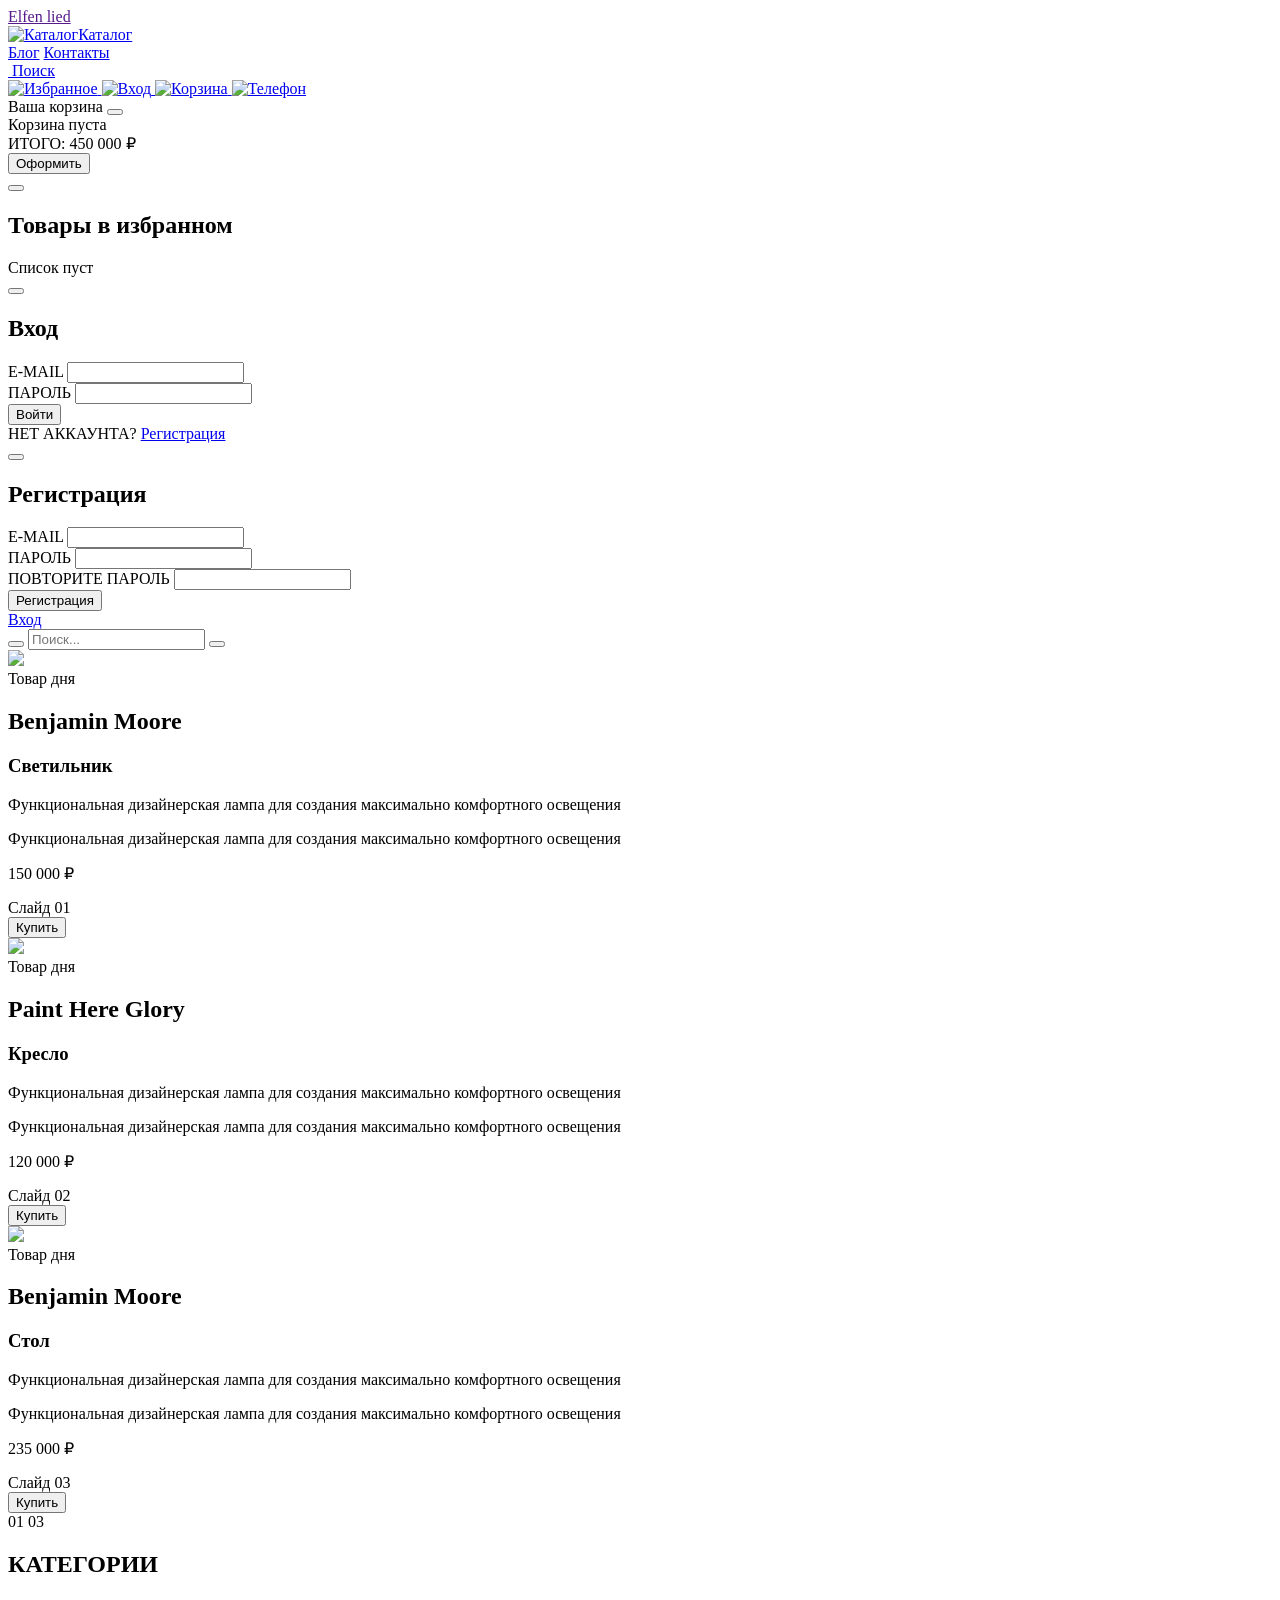
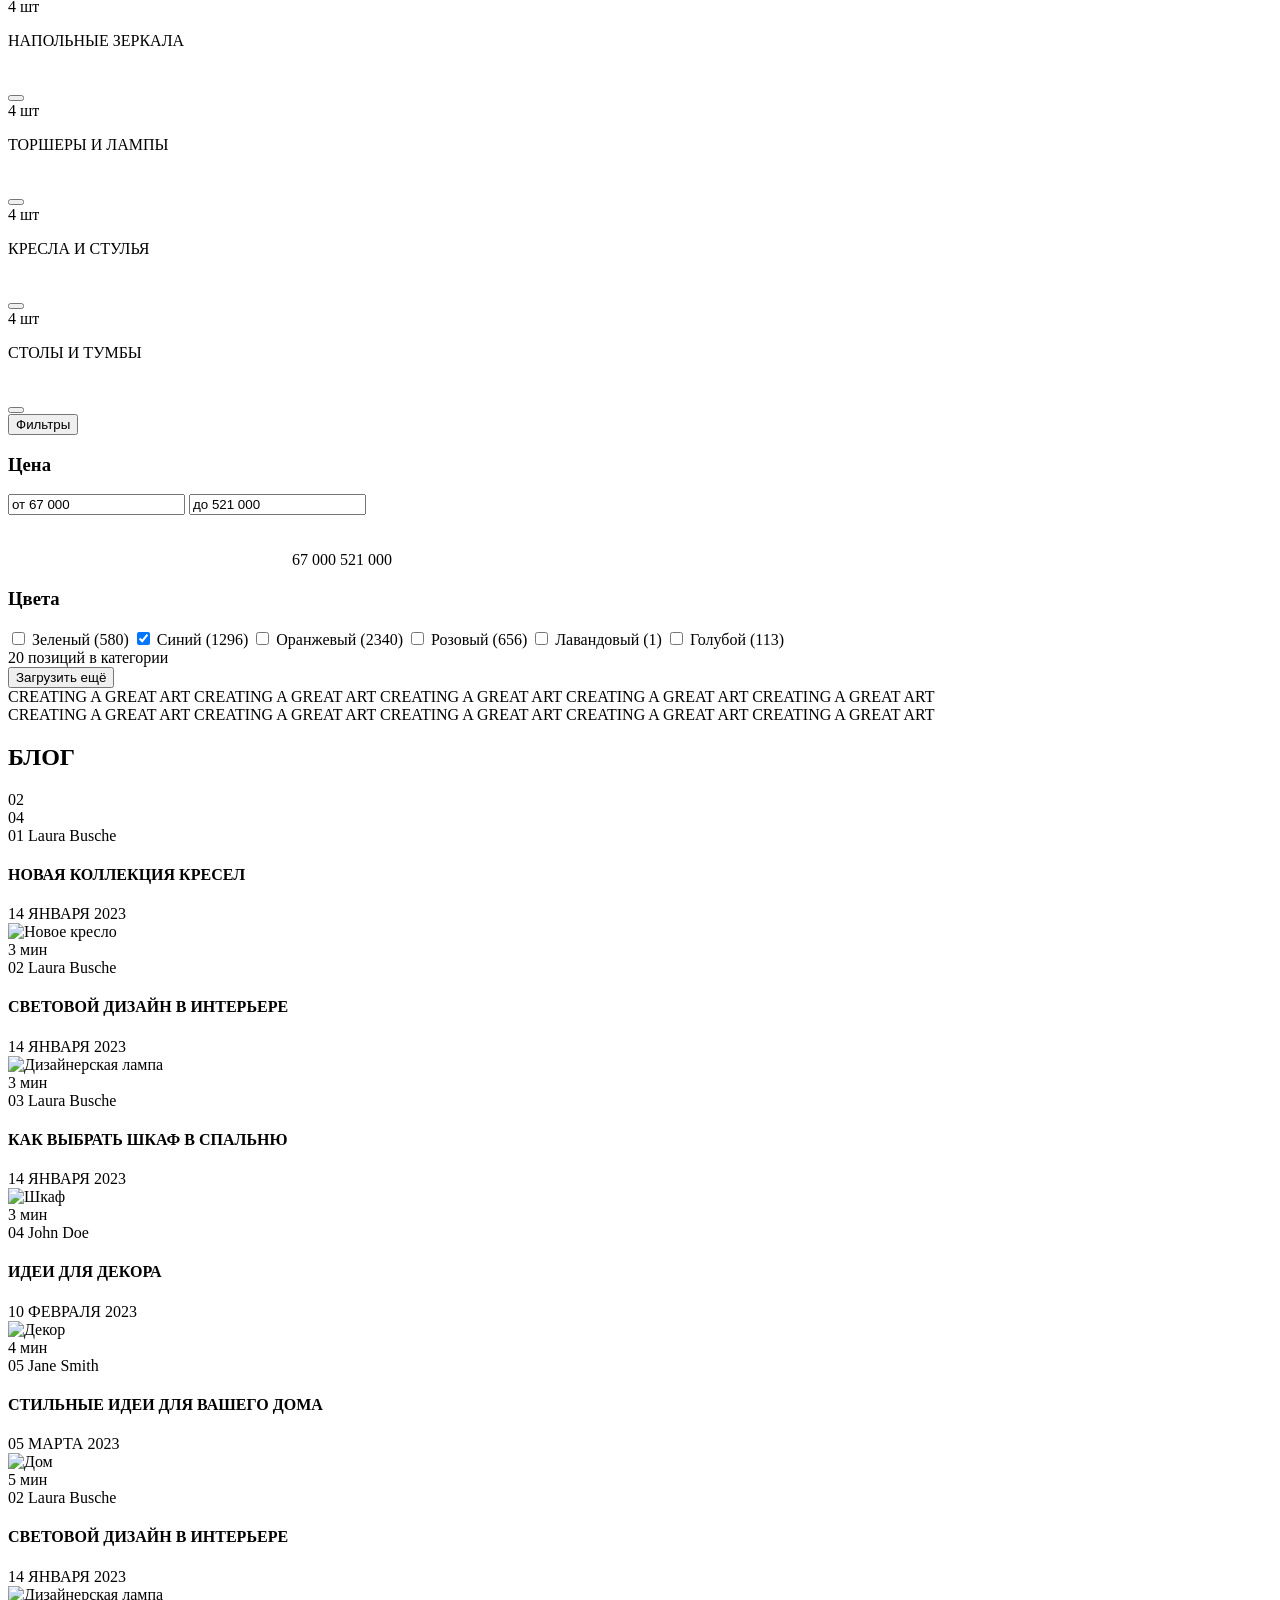
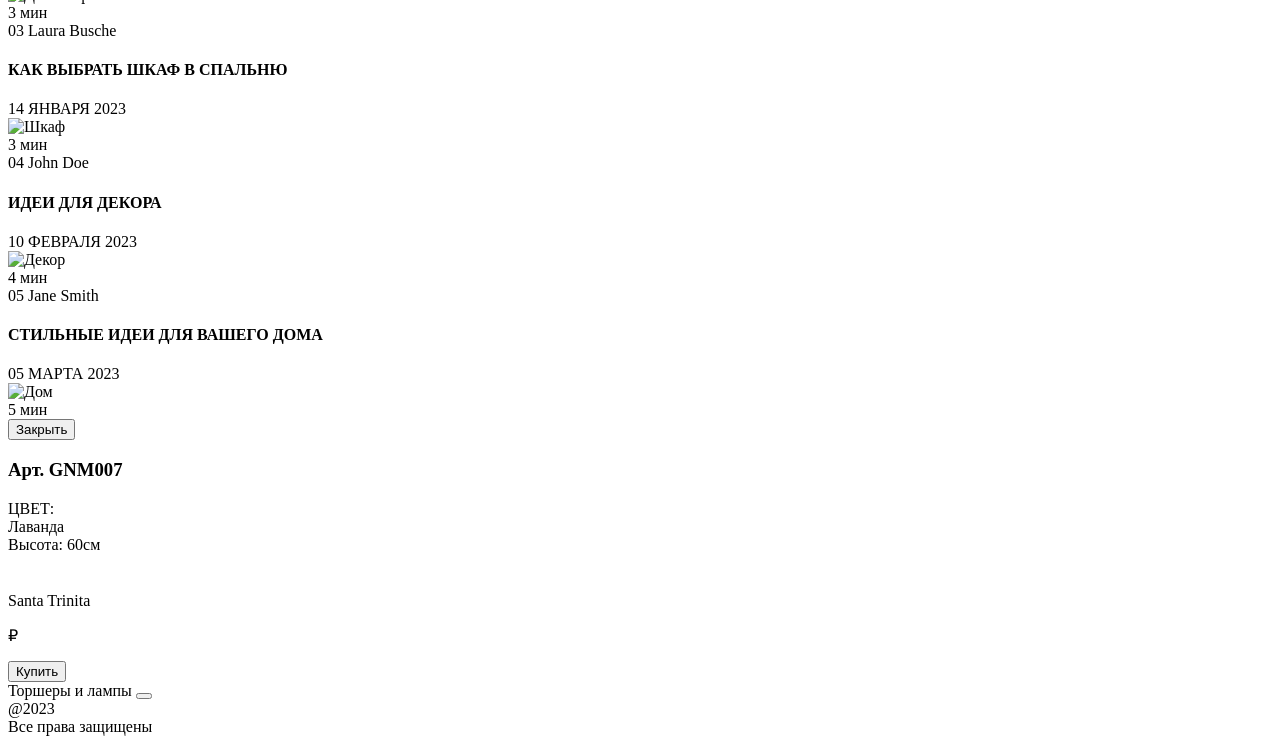
==== commit 10ca1bcd: "Add files via upload" ====
--- a/index.html
+++ b/index.html
@@ -1,843 +1,729 @@
 <!DOCTYPE html>
-<html lang="ru">
+<html lang="Ru">
 
 <head>
-  <meta charset="UTF-8">
-  <meta name="viewport" content="width=device-width, initial-scale=1.0">
-  <meta http-equiv="X-UA-Compatible" content="ie=edge">
-  <link rel="stylesheet" href="css/style.css">
-  <title>Elfen lied</title>
+  <meta charset="UTF-8" />
+  <meta name="viewport" content="width=device-width, initial-scale=1.0" />
+  <title>Elfen Lied - Product Page</title>
+  <link rel="stylesheet" href="./assets/css/main.css" />
 </head>
 
-<body>
+<body class="page">
+  <!-- HEADER -->
   <header class="header">
-    <div class="header__left">
-      <a class="header__logo" href="#">Elfen lied</a>
-      <a class="header__link" href="#">
-        <svg class="header__link-icon" width="15" height="15" aria-hidden="true">
-          <use xlink:href="images/sprite.svg#icon-dots"></use>
-        </svg>
-        Каталог
-      </a>
+    <!--   Основной контейнер для шапки -->
+    <div class="header__container">
+      <!--  контейнер для логотипа и 2 секций  -->
+      <div class="header__main">
+        <div class="header__logo">
+          <a href="">Elfen lied</a>
+        </div>
+        <nav class="header__nav">
+          <div class="header__section">
+            <a href="#" class="header__link">
+              <img src="./assets/icons/menu.svg" alt="Каталог" class="header__icon" />Каталог
+            </a>
+          </div>
+          <div class="header__section">
+            <a href="#" class="header__link">Блог</a>
+            <a href="#" class="header__link">Контакты</a>
+          </div>
+        </nav>
+      </div>
+      <!--  контейнер для 2 секций  -->
+      <nav class="header__nav--second">
+        <div class="header__section">
+          <a href="#" class="header__link" id="header__link--search">
+            <img src="./assets/icons/search.svg" alt="" class="header__icon" />
+            <span>Поиск</span>
+          </a>
+        </div>
+        <div class="header__section">
+          <div class="header__link--wrapper">
+            <a href="#" class="header__link" id="header__favorites">
+              <img src="./assets/icons/favorites.svg" alt="Избранное" class="header__icon" />
+            </a>
+            <a href="#" class="header__link" id="header__profile">
+              <img src="./assets/icons/profile.svg" alt="Вход" class="header__icon" />
+            </a>
+            <a href="#" class="header__link" id="header__cart">
+              <img src="./assets/icons/basket.svg" alt="Корзина" class="header__icon" />
+            </a>
+            <a href="#" class="header__link">
+              <img src="./assets/icons/phone.svg" alt="Телефон" class="header__icon">
+            </a>
+          </div>
+        </div>
+      </nav>
     </div>
-    <div class="header__center">
-      <a class="header__link" href="#">Новости</a>
-      <button class="header__link" type="button" data-modal-target="#contacts-modal" id="contacts-btn">Контакты</button>
-    </div>
-    <div class="header__right">
-      <button class="header__link" type="button" data-modal-target="#search-modal">
-        <svg class="header__link-icon" width="26" height="26" aria-hidden="true">
-          <use xlink:href="images/sprite.svg#icon-search"></use>
-        </svg>
-        Поиск
-      </button>
-      <ul class="header__user">
-        <li class="header__user-item header__user-item--mobile">
-          <button class="header__user-btn" type="button">
-            <svg class="header__user-icon" width="26" height="26" aria-hidden="true">
-              <use xlink:href="images/sprite.svg#icon-search"></use>
-            </svg>
-          </button>
-        </li>
-        <li class="header__user-item">
-          <button class="header__user-btn" type="button" data-modal-target="#favourites-modal">
-            <svg class="header__user-icon" width="22" height="20" aria-hidden="true">
-              <use xlink:href="images/sprite.svg#icon-like"></use>
-            </svg>
-          </button>
-        </li>
-        <li class="header__user-item">
-          <button class="header__user-btn" type="button" data-modal-target="#user-modal">
-            <svg class="header__user-icon" width="18" height="21" aria-hidden="true">
-              <use xlink:href="images/sprite.svg#icon-person"></use>
-            </svg>
-          </button>
-        </li>
-        <li class="header__user-item">
-          <button class="header__user-btn" type="button" data-modal-target="#shopping-cart-modal">
-            <svg class="header__user-icon" width="21" height="22" aria-hidden="true">
-              <use xlink:href="images/sprite.svg#icon-shopping-cart"></use>
-            </svg>
-            <span class="header__shopping-cart-counter">3</span>
-          </button>
-        </li>
-        <li class="header__user-item header__user-item--mobile">
-          <a class="header__user-btn" href="tel:+74956212617">
-            <svg class="header__user-icon" width="23" height="22" aria-hidden="true">
-              <use xlink:href="images/sprite.svg#icon-tel"></use>
-            </svg>
-          </a>
-        </li>
-      </ul>
+
+    <!-- MODAL WRAPPER -->
+    <div class="modal-wrapper">
+      <!-- Cart Modal -->
+      <div id="modal-cart" class="modal modal--hidden">
+        <div class="modal__overlay"></div>
+        <div class="modal__content">
+          <span class="modal__title">Ваша корзина</span>
+          <button class="modal__close"></button>
+
+          <div class="title-empty-message">
+            Корзина пуста
+          </div>
+          <!-- start cart list -->
+          <div class="cart__list">
+          </div>
+          <!-- end cart list -->
+          <!-- cart footer -->
+          <div class="cart__footer">
+            <div class="cart__total-wrapper">
+              <span class="cart__total-text">ИТОГО:</span>
+              <span class="price cart__total-amount">
+                450 000
+                <span class="currency cart__total-currency">₽</span>
+              </span>
+            </div>
+            <button class="cart__checkout-button">Оформить</button>
+          </div>
+          <!-- end cart footer -->
+        </div>
+      </div>
+
+      <!-- Favorites Modal -->
+      <div id="modal-favorites" class="modal modal--hidden">
+        <div class="modal__overlay"></div>
+        <div class="modal__content">
+          <button class="modal__close"></button>
+          <h2 class="modal__title">Товары в избранном</h2>
+          <div class="title-empty-message">Список пуст</div>
+
+          <div class="favorites__list">
+
+          </div>
+        </div>
+      </div>
+
+      <!-- Login Modal -->
+      <div id="modal-login" class="modal modal--hidden">
+        <div class="modal__overlay"></div>
+        <div class="modal__content">
+          <button class="modal__close"></button>
+          <h2 class="modal__title">Вход</h2>
+          <form id="login-form" class="modal__form" novalidate>
+            <div class="input-wrapper">
+              <label class="modal__label" for="email">E-MAIL</label>
+              <input class="modal__field" type="email" id="email" name="email" placeholder=" " />
+            </div>
+            <div class="input-wrapper last-input-wrapper">
+              <label class="modal__label" for="password">ПАРОЛЬ</label>
+              <input class="modal__field" type="password" id="password" name="password" placeholder=" " />
+            </div>
+            <button type="submit" class="modal__submit modal__submit--login">Войти</button>
+            <div class="modal__switch modal__switch--login">
+              <span>НЕТ АККАУНТА?</span>
+              <a href="#" id="switch-to-registration">Регистрация</a>
+            </div>
+          </form>
+        </div>
+      </div>
+
+      <!-- Registration Modal -->
+      <div id="modal-registration" class="modal modal--hidden">
+        <div class="modal__overlay"></div>
+        <div class="modal__content">
+          <button class="modal__close"></button>
+          <h2 class="modal__title">Регистрация</h2>
+          <form id="registration-form" class="modal__form" novalidate>
+            <div class="input-wrapper">
+              <label class="modal__label" for="reg-email">E-MAIL</label>
+              <input class="modal__field" type="email" id="reg-email" name="reg-email" />
+            </div>
+            <div class="input-wrapper">
+              <label class="modal__label" for="reg-password">ПАРОЛЬ</label>
+              <input class="modal__field" type="password" id="reg-password" name="reg-password" />
+            </div>
+            <div class="input-wrapper last-input-wrapper">
+              <label class="modal__label" for="confirm-password">ПОВТОРИТЕ ПАРОЛЬ</label>
+              <input class="modal__field" type="password" id="confirm-password" name="confirm-password" />
+            </div>
+            <button type="submit" class="modal__submit modal__submit--registration">Регистрация</button>
+            <div class="modal__switch modal__switch--registration">
+              <a href="#" id="switch-to-login">Вход</a>
+            </div>
+          </form>
+        </div>
+      </div>
     </div>
   </header>
-  <main>
-    <section class="hero">
-      <h1 class="visually-hidden">Elfen lied - Товар дня</h1>
-      <ul class="hero__list">
-        <li class="hero__item">
-          <div class="main-card main-card--violet">
-            <img class="main-card__img" src="images/main-card/img-lamp-white.png" alt="Светильник">
-            <span class="main-card__label">товар дня</span>
-            <h3 class="main-card__title">Benjamin Moore</h3>
-            <span class="main-card__name">Santa Trinita</span>
-            <p class="main-card__desc">Функциональная дизайнерская лампа для создания максимально
-              комфортного освещения</p>
-            <span class="main-card__line"></span>
-            <span class="main-card__price">150 000
-              <span class="main-card__price-currency">₽</span>
+
+  <!-- SEARCH OVERLAY -->
+  <div class="search-overlay">
+    <div class="search-bar">
+      <button class="search-bar__disabled-btn"></button>
+      <input type="text" placeholder="Поиск..." class="search-bar__input">
+      <button class="search-bar__close"></button>
+    </div>
+  </div>
+
+  <!-- MAIN -->
+  <main class="main-content">
+    <!-- SLIDER -->
+    <section class="slider section-container">
+      <!-- SLIDER ITEM 1 -->
+      <div class="slider__item slider__item--color-1 slider__item--expanded" data-slide="1">
+        <div class="slider__content">
+          <img class="slider__image slider__image--1" src="./assets/images/lamp.png" />
+          <div class="slider__title--wrapper">
+            <div class="slider__badge">Товар дня</div>
+            <h2 class="slider__title">Benjamin Moore</h2>
+          </div>
+          <div class="slider__details">
+            <div class="slider__subtitle--wrapper">
+              <h3 class="slider__subtitle">Светильник</h3>
+            </div>
+            <div class="slider__description--wrapper">
+              <p class="slider__description">
+                Функциональная дизайнерская лампа для создания максимально
+                комфортного освещения
+              </p>
+              <p class="slider__description--secondary">
+                Функциональная дизайнерская лампа для создания максимально
+                комфортного освещения
+              </p>
+            </div>
+            <div class="slider__description--bottom-line"></div>
+            <div class="slider__price--wrapper">
+              <p class="price slider__price">
+                150 000
+                <span class="currency slider__currency">₽</span>
+              </p>
+            </div>
+          </div>
+          <div class="slider__label">
+            <span>Слайд</span>
+            <span class="number">01</span>
+          </div>
+          <button class="slider__button">
+            <div class="ellipse ellipse-1"></div>
+            <div class="ellipse ellipse-2"></div>
+            <div class="text">Купить</div>
+          </button>
+        </div>
+      </div>
+      <!-- SLIDER ITEM 2 -->
+      <div class="slider__item slider__item--color-2" data-slide="2">
+        <div class="slider__content">
+          <img class="slider__image slider__image--2" src="./assets/images/chair.png" />
+          <div class="slider__title--wrapper">
+            <div class="slider__badge">Товар дня</div>
+            <h2 class="slider__title">Paint Here Glory</h2>
+          </div>
+          <div class="slider__details">
+            <div class="slider__subtitle--wrapper">
+              <h3 class="slider__subtitle">Кресло</h3>
+            </div>
+            <div class="slider__description--wrapper">
+              <p class="slider__description">
+                Функциональная дизайнерская лампа для создания максимально
+                комфортного освещения
+              </p>
+              <p class="slider__description--secondary">
+                Функциональная дизайнерская лампа для создания максимально
+                комфортного освещения
+              </p>
+            </div>
+            <div class="slider__description--bottom-line"></div>
+            <div class="slider__price--wrapper">
+              <p class="price slider__price">
+                120 000
+                <span class="currency slider__currency">₽</span>
+                </span>
+            </div>
+          </div>
+          <div class="slider__label">
+            <span>Слайд</span>
+            <span class="number">02</span>
+          </div>
+          <button class="slider__button">
+            <div class="ellipse ellipse-1"></div>
+            <div class="ellipse ellipse-2"></div>
+            <div class="text">Купить</div>
+          </button>
+        </div>
+      </div>
+      <!-- SLIDER ITEM 3 -->
+      <div class="slider__item slider__item--color-3" data-slide="3">
+        <div class="slider__content">
+          <img class="slider__image slider__image--3" src="./assets/images/table.png" />
+          <div class="slider__title--wrapper">
+            <div class="slider__badge">Товар дня</div>
+            <h2 class="slider__title">Benjamin Moore</h2>
+          </div>
+          <div class="slider__details">
+            <div class="slider__subtitle--wrapper">
+              <h3 class="slider__subtitle">Стол</h3>
+            </div>
+            <div class="slider__description--wrapper">
+              <p class="slider__description">
+                Функциональная дизайнерская лампа для создания максимально
+                комфортного освещения
+              </p>
+              <p class="slider__description--secondary">
+                Функциональная дизайнерская лампа для создания максимально
+                комфортного освещения
+              </p>
+            </div>
+            <div class="slider__description--bottom-line"></div>
+            <div class="slider__price--wrapper">
+              <p class="price slider__price">
+                235 000
+                <span class="currency slider__currency">₽</span>
+              </p>
+            </div>
+          </div>
+          <div class="slider__label">
+            <span>Слайд</span>
+            <span class="number">03</span>
+          </div>
+          <button class="slider__button">
+            <div class="ellipse ellipse-1"></div>
+            <div class="ellipse ellipse-2"></div>
+            <div class="text">Купить</div>
+          </button>
+        </div>
+      </div>
+      <div class="slide-number-display">
+        <span class="slide-number">01</span>
+        <span class="separator"></span>
+        <span class="slide-number">03</span>
+      </div>
+    </section>
+
+    <section class="categories section-container">
+      <h2 class="categories__title">КАТЕГОРИИ</h2>
+      <div class="categories__list">
+
+        <div class="categories__item" data-category="mirrors">
+          <div class="categories__badge">
+            <div class="categories__badge-wrapper">
+              <span class="categories__badge-number">4</span>
+              <span class="categories__badge-text">шт</span>
+            </div>
+          </div>
+          <div class="categories__content">
+            <p class="categories__name">НАПОЛЬНЫЕ ЗЕРКАЛА</p>
+            <img class="categories__image" src="./assets/images/categories/mirror-categories.png" alt="">
+            <div class="categories__inscription"></div>
+            <button class="categories__button"></button>
+          </div>
+        </div>
+
+        <div class="categories__item" data-category="lamps">
+          <div class="categories__badge">
+            <div class="categories__badge-wrapper">
+              <span class="categories__badge-number">4</span>
+              <span class="categories__badge-text">шт</span>
+            </div>
+          </div>
+          <div class="categories__content">
+            <p class="categories__name">ТОРШЕРЫ И ЛАМПЫ</p>
+            <img class="categories__image" src="./assets/images/categories/lamps-categories.png" alt="">
+            <div class="categories__inscription"></div>
+            <button class="categories__button"></button>
+          </div>
+        </div>
+
+        <div class="categories__item" data-category="chairs">
+          <div class="categories__badge">
+            <div class="categories__badge-wrapper">
+              <span class="categories__badge-number">4</span>
+              <span class="categories__badge-text">шт</span>
+            </div>
+          </div>
+          <div class="categories__content">
+            <p class="categories__name">КРЕСЛА И СТУЛЬЯ</p>
+            <img class="categories__image" src="./assets/images/categories/chair-categories.png" alt="">
+            <div class="categories__inscription"></div>
+            <button class="categories__button"></button>
+          </div>
+        </div>
+
+        <div class="categories__item" data-category="tables">
+          <div class="categories__badge">
+            <div class="categories__badge-wrapper">
+              <span class="categories__badge-number">4</span>
+              <span class="categories__badge-text">шт</span>
+            </div>
+          </div>
+          <div class="categories__content">
+            <p class="categories__name">СТОЛЫ И ТУМБЫ</p>
+            <img class="categories__image" src="./assets/images/categories/table-categories.png" alt="">
+            <div class="categories__inscription"></div>
+            <button class="categories__button"></button>
+          </div>
+        </div>
+      </div>
+
+      <div class="products-section" id="products-section">
+        <!-- шапка с фильтрами -->
+        <div class="products-section__header">
+          <!-- кнопка фильтра -->
+          <button id="filter-button" class="filter-button">
+            <div class="icon"></div>
+            <span>Фильтры</span>
+          </button>
+          <!-- фильтр -->
+          <div class="filters">
+            <div class="filters__section filters__section--price">
+              <h3 class="filters__title">Цена</h3>
+              <div class="filters__input-range">
+                <input type="text" id="price-min" class="filters__input" value="от 67 000">
+                <input type="text" id="price-max" class="filters__input" value="до 521 000">
+              </div>
+              <div class="filters__slider-container">
+                <canvas class="filters__slider" id="price-slider" width="280" height="50"></canvas>
+                <span id="filter-slider-min-value">67 000</span>
+                <span id="filter-slider-max-value">521 000</span>
+              </div>
+            </div>
+
+            <div class="filters__section filters__section--color">
+              <h3 class="filters__title">Цвета</h3>
+              <div class="filters__color-options">
+                <label class="filters__color-option">
+                  <input type="checkbox" class="filters__checkbox">
+                  <span class="filters__checkbox-label">Зеленый</span>
+                  <span class="filters__color-count">(580)</span>
+                </label>
+                <label class="filters__color-option">
+                  <input type="checkbox" class="filters__checkbox" checked>
+                  <span class="filters__checkbox-label">Синий</span>
+                  <span class="filters__color-count">(1296)</span>
+                </label>
+                <label class="filters__color-option">
+                  <input type="checkbox" class="filters__checkbox">
+                  <span class="filters__checkbox-label">Оранжевый</span>
+                  <span class="filters__color-count">(2340)</span>
+                </label>
+                <label class="filters__color-option">
+                  <input type="checkbox" class="filters__checkbox">
+                  <span class="filters__checkbox-label">Розовый</span>
+                  <span class="filters__color-count">(656)</span>
+                </label>
+                <label class="filters__color-option">
+                  <input type="checkbox" class="filters__checkbox">
+                  <span class="filters__checkbox-label">Лавандовый</span>
+                  <span class="filters__color-count">(1)</span>
+                </label>
+                <label class="filters__color-option">
+                  <input type="checkbox" class="filters__checkbox">
+                  <span class="filters__checkbox-label">Голубой</span>
+                  <span class="filters__color-count">(113)</span>
+                </label>
+              </div>
+            </div>
+          </div>
+          <!-- количество продуктов -->
+          <div class="products-section__items-count">20 позиций в категории</div>
+        </div>
+        <!-- список продуктов -->
+        <div class="products-list" id="products-list"></div>
+        <!-- кнопка "Загрузить ещё" -->
+        <div class="products-section__footer">
+          <button class="load-more-button" id="load-more">
+            <span>Загрузить ещё</span>
+            <div class="icon"></div>
+          </button>
+        </div>
+      </div>
+    </section>
+
+    <section class="banner">
+      <div class="banner__strip banner__strip--top">
+        <span>CREATING A GREAT ART</span>
+        <span>CREATING A GREAT ART</span>
+        <span>CREATING A GREAT ART</span>
+        <span>CREATING A GREAT ART</span>
+        <span>CREATING A GREAT ART</span>
+      </div>
+      <div class="banner__strip banner__strip--bottom">
+        <span>CREATING A GREAT ART</span>
+        <span>CREATING A GREAT ART</span>
+        <span>CREATING A GREAT ART</span>
+        <span>CREATING A GREAT ART</span>
+        <span>CREATING A GREAT ART</span>
+      </div>
+    </section>
+
+    <section class="blog-slider section-container" id="blog">
+      <!-- Header with Pagination and Page Numbers -->
+      <div class="blog-slider__header">
+        <!-- Pagination Dots -->
+        <div class="blog-slider__pagination">
+          <div class="blog-slider__dots">
+          </div>
+        </div>
+
+        <h2 class="blog-slider__section-title">БЛОГ</h2>
+
+        <!-- Page Numbers -->
+        <div class="blog-slider__page-numbers">
+          <span>02</span>
+          <div class="line"></div>
+          <span>04</span>
+        </div>
+      </div>
+
+      <!-- Slider -->
+      <div class="blog-slider__wrapper">
+        <!-- Blog Item 1 -->
+        <div class="blog-slider__item">
+          <div class="blog-slider__content">
+            <div class="blog-slider__content-header">
+              <span class="blog-slider__number">01</span>
+
+              <span class="blog-slider__author">Laura Busche</span>
+            </div>
+            <h4 class="blog-slider__title">НОВАЯ КОЛЛЕКЦИЯ КРЕСЕЛ</h4>
+            <span class="blog-slider__date">
+              14 ЯНВАРЯ 2023
             </span>
-            <span class="main-card__info">Слайд</span>
-            <span class="main-card__counter">01</span>
-            <div class="main-card__bottom-mobile">
-              <div class="main-card__inner">
-                <span class="main-card__name main-card__name--xl">Santa Trinita</span>
-                <p class="main-card__desc main-card__desc--xl">Функциональная дизайнерская лампа для создания
-                  максимально
-                  комфортного освещения</p>
-                <span class="main-card__price main-card__price--xl">150 000
-                  <span class="main-card__price-currency">₽</span>
-                </span>
-              </div>
-              <div class="main-card__counter-mobile">
-                <span class="main-card__counter">01</span>
-                <span class="main-card__counter-line"></span>
-                <span class="main-card__counter">03</span>
-              </div>
-            </div>
-            <button class="main-card__btn btn btn--size-xl" type="button" id="purchase-btn"
-              data-modal-target="#product-modal">
-              <svg class="btn__icon" width="21" height="22" aria-hidden="true">
-                <use xlink:href="images/sprite.svg#icon-shopping-cart"></use>
-              </svg>
-              Купить
-            </button>
-          </div>
-        </li>
-        <li class="hero__item">
-          <div class="main-card main-card--pink">
-            <img class="main-card__img" src="images/main-card/img-chair-pink.png" alt="Кресло">
-            <span class="main-card__label">товар дня</span>
-            <h3 class="main-card__title">Paint Here Glory</h3>
-            <span class="main-card__name">Кресло</span>
-            <span class="main-card__name main-card__name--xl">Кресло</span>
-            <p class="main-card__desc">Функциональная дизайнерская лампа для создания максимально
-              комфортного освещения</p>
-            <p class="main-card__desc main-card__desc--xl">Функциональная дизайнерское кресло для создания максимально
-              уюта в помещении</p>
-            <span class="main-card__line"></span>
-            <span class="main-card__price">150 000
-              <span class="main-card__price-currency">₽</span>
+            <div class="blog-slider__image--wrapper">
+              <img class="blog-slider__image" src="./assets/images/blog/photo-blog-1.jpg" alt="Новое кресло">
+            </div>
+          </div>
+          <div class="blog-slider__time">
+            <span>3</span>
+            <span>мин</span>
+          </div>
+        </div>
+        <!-- Blog Item 2 -->
+        <div class="blog-slider__item">
+          <div class="blog-slider__content">
+            <div class="blog-slider__content-header">
+              <span class="blog-slider__number">02</span>
+              <span class="blog-slider__author">Laura Busche</span>
+            </div>
+            <h4 class="blog-slider__title">СВЕТОВОЙ ДИЗАЙН В ИНТЕРЬЕРЕ</h4>
+            <span class="blog-slider__date">
+              14 ЯНВАРЯ 2023
             </span>
-            <span class="main-card__price main-card__price--xl">120 000
-              <span class="main-card__price-currency">₽</span>
+            <div class="blog-slider__image--wrapper">
+              <img class="blog-slider__image" src="./assets/images/blog/photo-blog-2.jpg" alt="Дизайнерская лампа">
+            </div>
+          </div>
+          <div class="blog-slider__time">
+            <span>3</span>
+            <span>мин</span>
+          </div>
+        </div>
+        <!-- Blog Item 3 -->
+        <div class="blog-slider__item">
+          <div class="blog-slider__content">
+            <div class="blog-slider__content-header">
+              <span class="blog-slider__number">03</span>
+              <span class="blog-slider__author">Laura Busche</span>
+            </div>
+            <h4 class="blog-slider__title">КАК ВЫБРАТЬ ШКАФ В СПАЛЬНЮ</h4>
+            <span class="blog-slider__date">
+              14 ЯНВАРЯ 2023
             </span>
-            <span class="main-card__info">Слайд</span>
-            <span class="main-card__counter">02</span>
-            <button class="main-card__btn btn btn--size-xl" type="button">
-              <svg class="btn__icon" width="21" height="22" aria-hidden="true">
-                <use xlink:href="images/sprite.svg#icon-shopping-cart"></use>
-              </svg>
-              Купить
-            </button>
-          </div>
-        </li>
-        <li class="hero__item">
-          <div class="main-card main-card--blue">
-            <img class="main-card__img" src="images/main-card/img-table-blue.png" alt="Стол">
-            <span class="main-card__label">товар дня</span>
-            <h3 class="main-card__title">Benjamin Moore</h3>
-            <span class="main-card__name">Cтол</span>
-            <span class="main-card__name main-card__name--xl">Высокий стол</span>
-            <p class="main-card__desc">Функциональная дизайнерская лампа для создания максимально
-              комфортного освещения</p>
-            <p class="main-card__desc main-card__desc--xl">Функциональная дизайнерская лампа для создания максимально
-              комфортного освещения</p>
-            <span class="main-card__line"></span>
-            <span class="main-card__price">150 000
-              <span class="main-card__price-currency">₽</span>
+            <div class="blog-slider__image--wrapper">
+              <img class="blog-slider__image" src="./assets/images/blog/photo-blog-3.jpg" alt="Шкаф">
+            </div>
+          </div>
+          <div class="blog-slider__time">
+            <span>3</span>
+            <span>мин</span>
+          </div>
+        </div>
+        <!-- Blog Item 4 -->
+        <div class="blog-slider__item">
+          <div class="blog-slider__content">
+            <div class="blog-slider__content-header">
+              <span class="blog-slider__number">04</span>
+              <span class="blog-slider__author">John Doe</span>
+            </div>
+            <h4 class="blog-slider__title">ИДЕИ ДЛЯ ДЕКОРА</h4>
+            <span class="blog-slider__date">10 ФЕВРАЛЯ 2023</span>
+            <div class="blog-slider__image--wrapper">
+              <img class="blog-slider__image" src="./assets/images/blog/photo-blog-1.jpg" alt="Декор">
+            </div>
+          </div>
+          <div class="blog-slider__time">
+            <span>4</span>
+            <span>мин</span>
+          </div>
+        </div>
+        <!-- Blog Item 5 -->
+        <div class="blog-slider__item">
+          <div class="blog-slider__content">
+            <div class="blog-slider__content-header">
+              <span class="blog-slider__number">05</span>
+              <span class="blog-slider__author">Jane Smith</span>
+            </div>
+            <h4 class="blog-slider__title">СТИЛЬНЫЕ ИДЕИ ДЛЯ ВАШЕГО ДОМА</h4>
+            <span class="blog-slider__date">05 МАРТА 2023</span>
+            <div class="blog-slider__image--wrapper">
+              <img class="blog-slider__image" src="./assets/images/blog/photo-blog-1.jpg" alt="Дом">
+            </div>
+          </div>
+          <div class="blog-slider__time">
+            <span>5</span>
+            <span>мин</span>
+          </div>
+        </div>
+        <!-- Blog Item 6 -->
+        <div class="blog-slider__item">
+          <div class="blog-slider__content">
+            <div class="blog-slider__content-header">
+              <span class="blog-slider__number">02</span>
+              <span class="blog-slider__author">Laura Busche</span>
+            </div>
+            <h4 class="blog-slider__title">СВЕТОВОЙ ДИЗАЙН В ИНТЕРЬЕРЕ</h4>
+            <span class="blog-slider__date">
+              14 ЯНВАРЯ 2023
             </span>
-            <span class="main-card__price main-card__price--xl">235 000
-              <span class="main-card__price-currency">₽</span>
+            <div class="blog-slider__image--wrapper">
+              <img class="blog-slider__image" src="./assets/images/blog/photo-blog-2.jpg" alt="Дизайнерская лампа">
+            </div>
+          </div>
+          <div class="blog-slider__time">
+            <span>3</span>
+            <span>мин</span>
+          </div>
+        </div>
+        <!-- Blog Item 7 -->
+        <div class="blog-slider__item">
+          <div class="blog-slider__content">
+            <div class="blog-slider__content-header">
+              <span class="blog-slider__number">03</span>
+              <span class="blog-slider__author">Laura Busche</span>
+            </div>
+            <h4 class="blog-slider__title">КАК ВЫБРАТЬ ШКАФ В СПАЛЬНЮ</h4>
+            <span class="blog-slider__date">
+              14 ЯНВАРЯ 2023
             </span>
-            <span class="main-card__info">Слайд</span>
-            <span class="main-card__counter">03</span>
-            <button class="main-card__btn btn btn--size-xl" type="button">
-              <svg class="btn__icon" width="21" height="22" aria-hidden="true">
-                <use xlink:href="images/sprite.svg#icon-shopping-cart"></use>
-              </svg>
-              Купить
-            </button>
-          </div>
-        </li>
-      </ul>
+            <div class="blog-slider__image--wrapper">
+              <img class="blog-slider__image" src="./assets/images/blog/photo-blog-3.jpg" alt="Шкаф">
+            </div>
+          </div>
+          <div class="blog-slider__time">
+            <span>3</span>
+            <span>мин</span>
+          </div>
+        </div>
+        <!-- Blog Item 8 -->
+        <div class="blog-slider__item">
+          <div class="blog-slider__content">
+            <div class="blog-slider__content-header">
+              <span class="blog-slider__number">04</span>
+              <span class="blog-slider__author">John Doe</span>
+            </div>
+            <h4 class="blog-slider__title">ИДЕИ ДЛЯ ДЕКОРА</h4>
+            <span class="blog-slider__date">10 ФЕВРАЛЯ 2023</span>
+            <div class="blog-slider__image--wrapper">
+              <img class="blog-slider__image" src="./assets/images/blog/photo-blog-1.jpg" alt="Декор">
+            </div>
+          </div>
+          <div class="blog-slider__time">
+            <span>4</span>
+            <span>мин</span>
+          </div>
+        </div>
+        <!-- Blog Item 9 -->
+        <div class="blog-slider__item">
+          <div class="blog-slider__content">
+            <div class="blog-slider__content-header">
+              <span class="blog-slider__number">05</span>
+              <span class="blog-slider__author">Jane Smith</span>
+            </div>
+            <h4 class="blog-slider__title">СТИЛЬНЫЕ ИДЕИ ДЛЯ ВАШЕГО ДОМА</h4>
+            <span class="blog-slider__date">05 МАРТА 2023</span>
+            <div class="blog-slider__image--wrapper">
+              <img class="blog-slider__image" src="./assets/images/blog/photo-blog-1.jpg" alt="Дом">
+            </div>
+          </div>
+          <div class="blog-slider__time">
+            <span>5</span>
+            <span>мин</span>
+          </div>
+        </div>
+
+      </div>
     </section>
-    <section class="categories">
-      <div class="container">
-        <h2 class="categories__title">Категории</h2>
-        <ul class="categories__list">
-          <li class="categories__item">
-            <a class="category-card" href="#">
-              <div class="category-card__bg">
-                <svg class="category-card__bg-main" width="388" height="462" aria-hidden="true">
-                  <use xlink:href="images/sprite.svg#icon-category-bg"></use>
-                </svg>
-                <svg class="category-card__bg-label" width="95" height="199" aria-hidden="true">
-                  <use xlink:href="images/sprite.svg#icon-category-label"></use>
-                </svg>
-              </div>
-              <h3 class="category-card__title">напольные зеркала</h3>
-              <img class="category-card__img" src="images/categories/img-mirror.png" alt="Зеркало" width="199"
-                height="248">
-              <span class="category-card__note">
-                <span class="category-card__note-counter">4</span>
-                <span class="category-card__note-text">шт</span>
-              </span>
-              <span class="category-card__btn btn btn--third">
-                <svg class="btn__icon" width="23" height="34" aria-hidden="true">
-                  <use xlink:href="images/sprite.svg#icon-arrow"></use>
-                </svg>
-              </span>
-            </a>
-          </li>
-          <li class="categories__item">
-            <a class="category-card" href="#">
-              <div class="category-card__bg">
-                <svg class="category-card__bg-main" width="388" height="462" aria-hidden="true">
-                  <use xlink:href="images/sprite.svg#icon-category-bg"></use>
-                </svg>
-                <svg class="category-card__bg-label" width="95" height="199" aria-hidden="true">
-                  <use xlink:href="images/sprite.svg#icon-category-label"></use>
-                </svg>
-              </div>
-              <h3 class="category-card__title">торшеры и&nbsp;лампы</h3>
-              <img class="category-card__img" src="images/categories/img-lamp.png" alt="Торшер" width="201"
-                height="248">
-              <span class="category-card__note">
-                <span class="category-card__note-counter">4</span>
-                <span class="category-card__note-text">шт</span>
-              </span>
-              <span class="category-card__btn btn btn--third">
-                <svg class="btn__icon" width="23" height="34" aria-hidden="true">
-                  <use xlink:href="images/sprite.svg#icon-arrow"></use>
-                </svg>
-              </span>
-            </a>
-          </li>
-          <li class="categories__item">
-            <a class="category-card" href="#">
-              <div class="category-card__bg">
-                <svg class="category-card__bg-main" width="388" height="462" aria-hidden="true">
-                  <use xlink:href="images/sprite.svg#icon-category-bg"></use>
-                </svg>
-                <svg class="category-card__bg-label" width="95" height="199" aria-hidden="true">
-                  <use xlink:href="images/sprite.svg#icon-category-label"></use>
-                </svg>
-              </div>
-              <h3 class="category-card__title">кресла и&nbsp;стулья</h3>
-              <img class="category-card__img category-card__img--alt" src="images/categories/img-chair.png"
-                alt="Кресло" width="150" height="248">
-              <span class="category-card__note">
-                <span class="category-card__note-counter">4</span>
-                <span class="category-card__note-text">шт</span>
-              </span>
-              <span class="category-card__btn btn btn--third">
-                <svg class="btn__icon" width="23" height="34" aria-hidden="true">
-                  <use xlink:href="images/sprite.svg#icon-arrow"></use>
-                </svg>
-              </span>
-            </a>
-          </li>
-          <li class="categories__item">
-            <a class="category-card">
-              <div class="category-card__bg">
-                <svg class="category-card__bg-main" width="388" height="462" aria-hidden="true">
-                  <use xlink:href="images/sprite.svg#icon-category-bg"></use>
-                </svg>
-                <svg class="category-card__bg-label" width="95" height="199" aria-hidden="true">
-                  <use xlink:href="images/sprite.svg#icon-category-label"></use>
-                </svg>
-              </div>
-              <h3 class="category-card__title">столы и&nbsp;тумбы</h3>
-              <img class="category-card__img category-card__img--alt-2" src="images/categories/img-table.png"
-                alt="Тумба" width="206" height="248">
-              <span class="category-card__note">
-                <span class="category-card__note-counter">4</span>
-                <span class="category-card__note-text">шт</span>
-              </span>
-              <span class="category-card__btn btn btn--third">
-                <svg class="btn__icon" width="23" height="34" aria-hidden="true">
-                  <use xlink:href="images/sprite.svg#icon-arrow"></use>
-                </svg>
-              </span>
-            </a>
-          </li>
-        </ul>
-      </div>
-    </section>
-    <div class="lineages">
-      <div class="lineages__unit lineages__unit--first">
-        <span class="lineages__text">creating a great art</span>
-        <svg class="lineages__icon" width="22" height="22" aria-hidden="true">
-          <use xlink:href="images/sprite.svg#icon-star"></use>
-        </svg>
-      </div>
-      <div class="lineages__unit lineages__unit--secondary">
-        <span class="lineages__text">creating a great art</span>
-        <svg class="lineages__icon" width="22" height="22" aria-hidden="true">
-          <use xlink:href="images/sprite.svg#icon-star"></use>
-        </svg>
+
+  </main>
+
+  <!-- PRODUCT MODAL -->
+  <div class="product-modal product-modal--hidden">
+    <div class="product-modal__content">
+      <button class="product-modal__close"><span>Закрыть</span></button>
+
+      <!-- Header модального окна -->
+      <div class="product-modal__header">
+        <div class="product-modal__header-left">
+          <h3 class="product-modal__article">Арт. GNM007</h3>
+          <div class="product-modal__color-name">
+            <span class="product-modal__color-label">ЦВЕТ:</span>
+            <div class="product-modal__color-indicator"><span>Лаванда</span></div>
+          </div>
+        </div>
+        <div class="product-modal__header-right">
+          <div class="product-modal__favorite"></div>
+          <div class="product-modal__dimensions">Высота: <span>60см</span></div>
+        </div>
+      </div>
+
+      <!-- Основное изображение -->
+      <img src="" alt="" class="product-modal__image" />
+
+      <!-- Заголовок товара -->
+      <h2 class="product-modal__title"></h2>
+
+      <!-- Footer модального окна -->
+      <div class="product-modal__footer">
+        <p class="product-modal__description"></p>
+        <div class="product-modal__info">
+          <span class="product-modal__brand">Santa Trinita</span>
+          <p class="product-modal__price-wrapper">
+            <span class="price product-modal__price"></span>
+            <span class="currency product-modal__currency">₽</span>
+          </p>
+        </div>
+        <button class="product-modal__buy-button">
+          <div class="buy-button--wrapper">
+            <div class="icon"></div>
+            <span class="buy-button__text">Купить</span>
+          </div>
+        </button>
       </div>
     </div>
-    <section class="blog">
-      <div class="container">
-        <div class="blog__top">
-          <div class="blog__top-left">
-            <div class="blog__pag">
-              <span class="blog__pag-counter blog__pag-counter--current"></span>
-              <span class="blog__pag-counter"></span>
-              <span class="blog__pag-counter"></span>
-            </div>
-            <h2 class="blog__title">блог</h2>
-          </div>
-          <div class="blog__slider">
-            <span class="blog__slider-count">02</span>
-            <span class="blog__slider-line"></span>
-            <span class="blog__slider-count">04</span>
-          </div>
-        </div>
-        <ul class="blog__list">
-          <li class="blog__item">
-            <a class="blog-card" href="#">
-              <svg class="blog-card__bg" width="580" height="343" aria-hidden="true">
-                <use xlink:href="images/sprite.svg#icon-blog-bg"></use>
-              </svg>
-              <svg class="blog-card__bg-mobile" width="360" height="243" aria-hidden="true">
-                <use xlink:href="images/sprite.svg#icon-blog-bg-mobile"></use>
-              </svg>
-              <div class="blog-card__content">
-                <div class="blog-card__top">
-                  <span class="blog-card__counter">01</span>
-                  <div class="blog-card__name">Laura Busche</div>
-                </div>
-                <h3 class="blog-card__title">новая коллекция кресел</h3>
-                <div class="blog-card__bottom">
-                  <span class="blog-card__date">14&nbsp;января 2023</span>
-                  <div class="blog-card__label">
-                    <span class="blog-card__label-count">3</span>
-                    <span class="blog-card__label-text">мин</span>
-                  </div>
-                </div>
-              </div>
-              <div class="blog-card__pic">
-                <img class="blog-card__img" src="images/blog-card/img-modern-sofa.jpg" alt="Кресло" width="257"
-                  height="317">
-              </div>
-            </a>
-          </li>
-          <li class="blog__item">
-            <a class="blog-card" href="#">
-              <svg class="blog-card__bg" width="580" height="343" aria-hidden="true">
-                <use xlink:href="images/sprite.svg#icon-blog-bg"></use>
-              </svg>
-              <svg class="blog-card__bg-mobile" width="360" height="243" aria-hidden="true">
-                <use xlink:href="images/sprite.svg#icon-blog-bg-mobile"></use>
-              </svg>
-              <div class="blog-card__content">
-                <div class="blog-card__top">
-                  <span class="blog-card__counter">02</span>
-                  <div class="blog-card__name">Laura Busche</div>
-                </div>
-                <h3 class="blog-card__title">Световой дизайн в&nbsp;интерьере</h3>
-                <div class="blog-card__bottom">
-                  <span class="blog-card__date">14&nbsp;января 2023</span>
-                  <div class="blog-card__label">
-                    <span class="blog-card__label-count">3</span>
-                    <span class="blog-card__label-text">мин</span>
-                  </div>
-                </div>
-              </div>
-              <div class="blog-card__pic">
-                <img class="blog-card__img" src="images/blog-card/img-light-design.jpg" alt="Светильник" width="257"
-                  height="317">
-              </div>
-            </a>
-          </li>
-          <li class="blog__item">
-            <a class="blog-card" href="#">
-              <svg class="blog-card__bg" width="580" height="343" aria-hidden="true">
-                <use xlink:href="images/sprite.svg#icon-blog-bg"></use>
-              </svg>
-              <svg class="blog-card__bg-mobile" width="360" height="243" aria-hidden="true">
-                <use xlink:href="images/sprite.svg#icon-blog-bg-mobile"></use>
-              </svg>
-              <div class="blog-card__content">
-                <div class="blog-card__top">
-                  <span class="blog-card__counter">03</span>
-                  <div class="blog-card__name">Laura Busche</div>
-                </div>
-                <h3 class="blog-card__title">как выбрать шкаф в&nbsp;спальню</h3>
-                <div class="blog-card__bottom">
-                  <span class="blog-card__date">14&nbsp;января 2023</span>
-                  <div class="blog-card__label">
-                    <span class="blog-card__label-count">3</span>
-                    <span class="blog-card__label-text">мин</span>
-                  </div>
-                </div>
-              </div>
-              <div class="blog-card__pic">
-                <img class="blog-card__img" src="images/blog-card/img-modern-wardrobe.jpg" alt="Кресло" width="257"
-                  height="317">
-              </div>
-            </a>
-          </li>
-        </ul>
-      </div>
-    </section>
-    <div class="modal" id="modal">
-      <div class="modal__product" id="product-modal">
-        <div class="product-card">
-          <img class="product-card__img" src="images/product/img-product-lamp.png" alt="Santa Trinita" width="637"
-            height="917">
-          <div class="product-card__top">
-            <div class="product-card__top-left">
-              <span class="product-card__art">Арт. GNM007</span>
-              <div class="product-card__color">
-                <span class="product-card__color-text">Цвет:</span>
-                <span class="product-card__color-unit"></span>
-                <span class="product-card__color-text">Лаванда</span>
-              </div>
-            </div>
-            <div class="product-card__top-right">
-              <button class="product-card__btn-close modal__btn-close" type="button">
-                закрыть
-                <svg class="modal__btn-close-icon" width="20" height="20" aria-hidden="true">
-                  <use xlink:href="images/sprite.svg#icon-close"></use>
-                </svg>
-              </button>
-              <button class="btn btn--alt" type="button">
-                <svg class="btn__icon" width="34" height="31" viewBox="0 0 34 31" fill="none"
-                  xmlns="http://www.w3.org/2000/svg">
-                  <path class="btn__icon-fill"
-                    d="M30.5325 3.4754C29.7506 2.69063 28.8222 2.06809 27.8004 1.64335C26.7786 1.21861 25.6834 1 24.5774 1C23.4714 1 22.3762 1.21861 21.3544 1.64335C20.3326 2.06809 19.4042 2.69063 18.6223 3.4754L16.9996 5.10333L15.3769 3.4754C13.7975 1.89096 11.6554 1.00082 9.42177 1.00082C7.18818 1.00082 5.04607 1.89096 3.46668 3.4754C1.88729 5.05985 1 7.20882 1 9.44957C1 11.6903 1.88729 13.8393 3.46668 15.4237L5.0894 17.0517L16.9996 29L28.9098 17.0517L30.5325 15.4237C31.3148 14.6393 31.9353 13.708 32.3587 12.6829C32.7821 11.6579 33 10.5591 33 9.44957C33 8.33999 32.7821 7.24129 32.3587 6.21622C31.9353 5.19115 31.3148 4.25981 30.5325 3.4754Z"
-                    fill="currentColor" />
-                  <path class="btn__icon-stroke"
-                    d="M30.5325 3.4754L29.8241 4.18121L29.8244 4.18154L30.5325 3.4754ZM24.5774 1V2V1ZM18.6223 3.4754L19.3306 4.18138L19.3307 4.18121L18.6223 3.4754ZM16.9996 5.10333L16.2914 5.8093L16.9996 6.51981L17.7078 5.8093L16.9996 5.10333ZM15.3769 3.4754L14.6686 4.18138V4.18138L15.3769 3.4754ZM3.46668 15.4237L4.17492 14.7178H4.17492L3.46668 15.4237ZM5.0894 17.0517L4.38117 17.7576L4.38117 17.7576L5.0894 17.0517ZM16.9996 29L16.2914 29.706L16.9996 30.4165L17.7078 29.706L16.9996 29ZM28.9098 17.0517L29.618 17.7576V17.7576L28.9098 17.0517ZM30.5325 15.4237L29.8244 14.7176L29.8243 14.7178L30.5325 15.4237ZM31.2409 2.76959C30.3663 1.89176 29.3277 1.19523 28.1843 0.719951L27.4166 2.56675C28.3168 2.94095 29.1349 3.4895 29.8241 4.18121L31.2409 2.76959ZM28.1843 0.719951C27.0409 0.24467 25.8153 0 24.5774 0V2C25.5516 2 26.5164 2.19256 27.4166 2.56675L28.1843 0.719951ZM24.5774 0C23.3396 0 22.1139 0.244669 20.9705 0.719951L21.7382 2.56675C22.6384 2.19256 23.6032 2 24.5774 2V0ZM20.9705 0.719951C19.8272 1.19523 18.7885 1.89176 17.9139 2.76959L19.3307 4.18121C20.0199 3.4895 20.838 2.94095 21.7382 2.56675L20.9705 0.719951ZM17.9141 2.76943L16.2914 4.39735L17.7078 5.8093L19.3306 4.18138L17.9141 2.76943ZM17.7078 4.39735L16.0851 2.76943L14.6686 4.18138L16.2914 5.8093L17.7078 4.39735ZM16.0851 2.76943C14.3184 0.997092 11.9216 0.000821292 9.42177 0.000821292V2.00082C11.3891 2.00082 13.2765 2.78482 14.6686 4.18138L16.0851 2.76943ZM9.42177 0.000821292C6.92193 0.000821292 4.52512 0.997092 2.75844 2.76943L4.17492 4.18138C5.56702 2.78482 7.45443 2.00082 9.42177 2.00082V0.000821292ZM2.75844 2.76943C0.991874 4.54166 0 6.94464 0 9.44957H2C2 7.47301 2.78271 5.57805 4.17492 4.18138L2.75844 2.76943ZM0 9.44957C0 11.9545 0.991874 14.3575 2.75844 16.1297L4.17492 14.7178C2.78271 13.3211 2 11.4261 2 9.44957H0ZM2.75844 16.1297L4.38117 17.7576L5.79764 16.3457L4.17492 14.7178L2.75844 16.1297ZM4.38117 17.7576L16.2914 29.706L17.7078 28.294L5.79764 16.3457L4.38117 17.7576ZM17.7078 29.706L29.618 17.7576L28.2015 16.3457L16.2914 28.294L17.7078 29.706ZM29.618 17.7576L31.2407 16.1297L29.8243 14.7178L28.2015 16.3457L29.618 17.7576ZM31.2406 16.1299C32.1156 15.2525 32.8096 14.2109 33.283 13.0647L31.4344 12.3012C31.0611 13.2051 30.5139 14.0262 29.8244 14.7176L31.2406 16.1299ZM33.283 13.0647C33.7564 11.9185 34 10.6901 34 9.44957H32C32 10.4282 31.8078 11.3972 31.4344 12.3012L33.283 13.0647ZM34 9.44957C34 8.20907 33.7564 6.98066 33.283 5.83447L31.4344 6.59797C31.8078 7.50191 32 8.47091 32 9.44957H34ZM33.283 5.83447C32.8096 4.68828 32.1156 3.64668 31.2406 2.76926L29.8244 4.18154C30.5139 4.87294 31.0611 5.69402 31.4344 6.59797L33.283 5.83447Z"
-                    fill="currentColor" />
-                </svg>
-              </button>
-              <div class="product-card__height">
-                <span class="product-card__height-text">Высота:</span>
-                <span class="product-card__height-unit">60см</span>
-              </div>
-            </div>
-          </div>
-          <span class="product-card__bg-title">Benjamin Moore</span>
-          <div class="product-card__bottom">
-            <p class="product-card__info">Функциональная дизайнерская лампа для создания максимально комфортного
-              освещения</p>
-            <div class="product-card__bottom-center">
-              <span class="product-card__name">Santa Trinita</span>
-              <span class="product-card__price">150 000
-                <span class="product-card__price-currency">₽</span>
-              </span>
-            </div>
-            <button class="product-card__btn-purchase btn btn--size-xl" type="button">
-              <svg class="btn__icon" width="21" height="22" aria-hidden="true">
-                <use xlink:href="images/sprite.svg#icon-shopping-cart"></use>
-              </svg>
-              Купить
-            </button>
-          </div>
-        </div>
-      </div>
-      <div class="modal__contacts" id="contacts-modal">
-        <div class="contacts-card">
-          <button class="modal__btn-close" type="button">
-            <svg class="modal__btn-close-icon" width="20" height="20" aria-hidden="true">
-              <use xlink:href="images/sprite.svg#icon-close"></use>
-            </svg>
-          </button>
-          <div class="contacts-card__info">
-            <div class="contacts-card__inner">
-              <span class="contacts-card__label">Адрес</span>
-              <div class="contacts-card__address">
-                <span class="contacts-card__city">Москва</span>
-                <span class="contacts-card__text">Хохловский переулок&nbsp;д.&nbsp;11, стр.&nbsp;3</span>
-              </div>
-              <span class="contacts-card__caption">Адрес на карте
-                <svg class="contacts-card__caption-icon" width="16" height="24" aria-hidden="true">
-                  <use xlink:href="images/sprite.svg#icon-arrow-secondary"></use>
-                </svg>
-              </span>
-            </div>
-            <div class="contacts-card__inner">
-              <span class="contacts-card__label">Телефон</span>
-              <div class="contacts-card__call-us">
-                <a class="contacts-card__tel" href="tel:+74956212617">+7 (495) 621-26-17</a>
-                <div class="contacts-card__text">Ответим на все вопросы</div>
-              </div>
-              <ul class="contacts-card__socials socials">
-                <li class="socials__item">
-                  <a class="socials__link" href="#">
-                    <svg class="socials__icon" width="20" height="21" aria-hidden="true">
-                      <use xlink:href="images/sprite.svg#icon-tg"></use>
-                    </svg>
-                  </a>
-                </li>
-                <li class="socials__item">
-                  <a class="socials__link" href="#">
-                    <svg class="socials__icon" width="16" height="13" aria-hidden="true">
-                      <use xlink:href="images/sprite.svg#icon-twitter"></use>
-                    </svg>
-                  </a>
-                </li>
-                <li class="socials__item">
-                  <a class="socials__link" href="#">
-                    <svg class="socials__icon" width="18" height="19" aria-hidden="true">
-                      <use xlink:href="images/sprite.svg#icon-linkedin"></use>
-                    </svg>
-                  </a>
-                </li>
-                <li class="socials__item">
-                  <a class="socials__link" href="#">
-                    <svg class="socials__icon" width="10" height="18" aria-hidden="true">
-                      <use xlink:href="images/sprite.svg#icon-fb"></use>
-                    </svg>
-                  </a>
-                </li>
-              </ul>
-            </div>
-          </div>
-          <div class="contacts-card__form">
-            <span class="contacts-card__label">Форма обратной связи</span>
-            <form class="user-form" action="#" method="POST">
-              <div class="user-form__inner">
-                <div class="custom-input">
-                  <input class="custom-input__field" type="email" name="user-mail-feedback" id="user-mail-feedback"
-                    placeholder="">
-                  <label class="custom-input__label" for="user-mail-feedback">E-mail</label>
-                </div>
-                <div class="custom-input">
-                  <input class="custom-input__field" type="text" name="user-text-feedback" id="user-text-feedback"
-                    placeholder="">
-                  <label class="custom-input__label" for="user-text-feedback">Сообщение</label>
-                </div>
-              </div>
-              <button class="user-form__btn user-form__btn--secondary btn" type="submit">Отправить</button>
-            </form>
-          </div>
-          <div class="contacts-card__map">
-            <img class="contacts-card__img" src="images/contacts/img-map.jpg" alt="Карта" width="1800" height="537">
-            <svg class="contacts-card__loc-icon" width="70" height="96" aria-hidden="true">
-              <use xlink:href="images/sprite.svg#icon-loc"></use>
-            </svg>
-          </div>
-        </div>
-      </div>
-      <div class="modal__favourites" id="favourites-modal">
-        <button class="modal__btn-close" type="button">
-          <svg class="modal__btn-close-icon" width="20" height="20" aria-hidden="true">
-            <use xlink:href="images/sprite.svg#icon-close"></use>
-          </svg>
-        </button>
-        <span class="modal__title">товары в избранном</span>
-        <ul class="modal__list">
-          <li class="modal__item">
-            <div class="modal-card modal-card--copelia">
-              <a class="modal-card__link" href="#"></a>
-              <img class="modal-card__img" src="images/modal-card/img-lamp-copelia.png" alt="Лампа настольная"
-                width="164" height="260">
-              <div class="modal-card__wrapper">
-                <div class="modal-card__top">
-                  <div class="modal-card__main-info">
-                    <span class="modal-card__color"></span>
-                    <span class="modal-card__name">coppelia</span>
-                    <span class="modal-card__category">Лампа настольная</span>
-                  </div>
-                  <button class="modal-card__btn-like btn btn--alt" type="button">
-                    <svg class="btn__icon" width="34" height="31" viewBox="0 0 34 31" fill="none"
-                      xmlns="http://www.w3.org/2000/svg">
-                      <path class="btn__icon-fill"
-                        d="M30.5325 3.4754C29.7506 2.69063 28.8222 2.06809 27.8004 1.64335C26.7786 1.21861 25.6834 1 24.5774 1C23.4714 1 22.3762 1.21861 21.3544 1.64335C20.3326 2.06809 19.4042 2.69063 18.6223 3.4754L16.9996 5.10333L15.3769 3.4754C13.7975 1.89096 11.6554 1.00082 9.42177 1.00082C7.18818 1.00082 5.04607 1.89096 3.46668 3.4754C1.88729 5.05985 1 7.20882 1 9.44957C1 11.6903 1.88729 13.8393 3.46668 15.4237L5.0894 17.0517L16.9996 29L28.9098 17.0517L30.5325 15.4237C31.3148 14.6393 31.9353 13.708 32.3587 12.6829C32.7821 11.6579 33 10.5591 33 9.44957C33 8.33999 32.7821 7.24129 32.3587 6.21622C31.9353 5.19115 31.3148 4.25981 30.5325 3.4754Z"
-                        fill="currentColor" />
-                      <path class="btn__icon-stroke"
-                        d="M30.5325 3.4754L29.8241 4.18121L29.8244 4.18154L30.5325 3.4754ZM24.5774 1V2V1ZM18.6223 3.4754L19.3306 4.18138L19.3307 4.18121L18.6223 3.4754ZM16.9996 5.10333L16.2914 5.8093L16.9996 6.51981L17.7078 5.8093L16.9996 5.10333ZM15.3769 3.4754L14.6686 4.18138V4.18138L15.3769 3.4754ZM3.46668 15.4237L4.17492 14.7178H4.17492L3.46668 15.4237ZM5.0894 17.0517L4.38117 17.7576L4.38117 17.7576L5.0894 17.0517ZM16.9996 29L16.2914 29.706L16.9996 30.4165L17.7078 29.706L16.9996 29ZM28.9098 17.0517L29.618 17.7576V17.7576L28.9098 17.0517ZM30.5325 15.4237L29.8244 14.7176L29.8243 14.7178L30.5325 15.4237ZM31.2409 2.76959C30.3663 1.89176 29.3277 1.19523 28.1843 0.719951L27.4166 2.56675C28.3168 2.94095 29.1349 3.4895 29.8241 4.18121L31.2409 2.76959ZM28.1843 0.719951C27.0409 0.24467 25.8153 0 24.5774 0V2C25.5516 2 26.5164 2.19256 27.4166 2.56675L28.1843 0.719951ZM24.5774 0C23.3396 0 22.1139 0.244669 20.9705 0.719951L21.7382 2.56675C22.6384 2.19256 23.6032 2 24.5774 2V0ZM20.9705 0.719951C19.8272 1.19523 18.7885 1.89176 17.9139 2.76959L19.3307 4.18121C20.0199 3.4895 20.838 2.94095 21.7382 2.56675L20.9705 0.719951ZM17.9141 2.76943L16.2914 4.39735L17.7078 5.8093L19.3306 4.18138L17.9141 2.76943ZM17.7078 4.39735L16.0851 2.76943L14.6686 4.18138L16.2914 5.8093L17.7078 4.39735ZM16.0851 2.76943C14.3184 0.997092 11.9216 0.000821292 9.42177 0.000821292V2.00082C11.3891 2.00082 13.2765 2.78482 14.6686 4.18138L16.0851 2.76943ZM9.42177 0.000821292C6.92193 0.000821292 4.52512 0.997092 2.75844 2.76943L4.17492 4.18138C5.56702 2.78482 7.45443 2.00082 9.42177 2.00082V0.000821292ZM2.75844 2.76943C0.991874 4.54166 0 6.94464 0 9.44957H2C2 7.47301 2.78271 5.57805 4.17492 4.18138L2.75844 2.76943ZM0 9.44957C0 11.9545 0.991874 14.3575 2.75844 16.1297L4.17492 14.7178C2.78271 13.3211 2 11.4261 2 9.44957H0ZM2.75844 16.1297L4.38117 17.7576L5.79764 16.3457L4.17492 14.7178L2.75844 16.1297ZM4.38117 17.7576L16.2914 29.706L17.7078 28.294L5.79764 16.3457L4.38117 17.7576ZM17.7078 29.706L29.618 17.7576L28.2015 16.3457L16.2914 28.294L17.7078 29.706ZM29.618 17.7576L31.2407 16.1297L29.8243 14.7178L28.2015 16.3457L29.618 17.7576ZM31.2406 16.1299C32.1156 15.2525 32.8096 14.2109 33.283 13.0647L31.4344 12.3012C31.0611 13.2051 30.5139 14.0262 29.8244 14.7176L31.2406 16.1299ZM33.283 13.0647C33.7564 11.9185 34 10.6901 34 9.44957H32C32 10.4282 31.8078 11.3972 31.4344 12.3012L33.283 13.0647ZM34 9.44957C34 8.20907 33.7564 6.98066 33.283 5.83447L31.4344 6.59797C31.8078 7.50191 32 8.47091 32 9.44957H34ZM33.283 5.83447C32.8096 4.68828 32.1156 3.64668 31.2406 2.76926L29.8244 4.18154C30.5139 4.87294 31.0611 5.69402 31.4344 6.59797L33.283 5.83447Z"
-                        fill="currentColor" />
-                    </svg>
-                  </button>
-                </div>
-                <span class="modal-card__line"></span>
-                <div class="modal-card__bottom">
-                  <span class="modal-card__price">150 000
-                    <span class="modal-card__price-currency">₽</span>
-                  </span>
-                </div>
-              </div>
-            </div>
-          </li>
-          <li class="modal__item">
-            <div class="modal-card modal-card--aubrey">
-              <a class="modal-card__link" href="#"></a>
-              <img class="modal-card__img" src="images/modal-card/img-lamp-aubrey.png" alt="Лампа настольная"
-                width="160" height="260">
-              <div class="modal-card__wrapper">
-                <div class="modal-card__top">
-                  <div class="modal-card__main-info">
-                    <span class="modal-card__color"></span>
-                    <span class="modal-card__name">Facchetta</span>
-                    <span class="modal-card__category">Лампа настольная</span>
-                  </div>
-                  <button class="modal-card__btn-like btn btn--alt" type="button">
-                    <svg class="btn__icon" width="34" height="31" viewBox="0 0 34 31" fill="none"
-                      xmlns="http://www.w3.org/2000/svg">
-                      <path class="btn__icon-fill"
-                        d="M30.5325 3.4754C29.7506 2.69063 28.8222 2.06809 27.8004 1.64335C26.7786 1.21861 25.6834 1 24.5774 1C23.4714 1 22.3762 1.21861 21.3544 1.64335C20.3326 2.06809 19.4042 2.69063 18.6223 3.4754L16.9996 5.10333L15.3769 3.4754C13.7975 1.89096 11.6554 1.00082 9.42177 1.00082C7.18818 1.00082 5.04607 1.89096 3.46668 3.4754C1.88729 5.05985 1 7.20882 1 9.44957C1 11.6903 1.88729 13.8393 3.46668 15.4237L5.0894 17.0517L16.9996 29L28.9098 17.0517L30.5325 15.4237C31.3148 14.6393 31.9353 13.708 32.3587 12.6829C32.7821 11.6579 33 10.5591 33 9.44957C33 8.33999 32.7821 7.24129 32.3587 6.21622C31.9353 5.19115 31.3148 4.25981 30.5325 3.4754Z"
-                        fill="currentColor" />
-                      <path class="btn__icon-stroke"
-                        d="M30.5325 3.4754L29.8241 4.18121L29.8244 4.18154L30.5325 3.4754ZM24.5774 1V2V1ZM18.6223 3.4754L19.3306 4.18138L19.3307 4.18121L18.6223 3.4754ZM16.9996 5.10333L16.2914 5.8093L16.9996 6.51981L17.7078 5.8093L16.9996 5.10333ZM15.3769 3.4754L14.6686 4.18138V4.18138L15.3769 3.4754ZM3.46668 15.4237L4.17492 14.7178H4.17492L3.46668 15.4237ZM5.0894 17.0517L4.38117 17.7576L4.38117 17.7576L5.0894 17.0517ZM16.9996 29L16.2914 29.706L16.9996 30.4165L17.7078 29.706L16.9996 29ZM28.9098 17.0517L29.618 17.7576V17.7576L28.9098 17.0517ZM30.5325 15.4237L29.8244 14.7176L29.8243 14.7178L30.5325 15.4237ZM31.2409 2.76959C30.3663 1.89176 29.3277 1.19523 28.1843 0.719951L27.4166 2.56675C28.3168 2.94095 29.1349 3.4895 29.8241 4.18121L31.2409 2.76959ZM28.1843 0.719951C27.0409 0.24467 25.8153 0 24.5774 0V2C25.5516 2 26.5164 2.19256 27.4166 2.56675L28.1843 0.719951ZM24.5774 0C23.3396 0 22.1139 0.244669 20.9705 0.719951L21.7382 2.56675C22.6384 2.19256 23.6032 2 24.5774 2V0ZM20.9705 0.719951C19.8272 1.19523 18.7885 1.89176 17.9139 2.76959L19.3307 4.18121C20.0199 3.4895 20.838 2.94095 21.7382 2.56675L20.9705 0.719951ZM17.9141 2.76943L16.2914 4.39735L17.7078 5.8093L19.3306 4.18138L17.9141 2.76943ZM17.7078 4.39735L16.0851 2.76943L14.6686 4.18138L16.2914 5.8093L17.7078 4.39735ZM16.0851 2.76943C14.3184 0.997092 11.9216 0.000821292 9.42177 0.000821292V2.00082C11.3891 2.00082 13.2765 2.78482 14.6686 4.18138L16.0851 2.76943ZM9.42177 0.000821292C6.92193 0.000821292 4.52512 0.997092 2.75844 2.76943L4.17492 4.18138C5.56702 2.78482 7.45443 2.00082 9.42177 2.00082V0.000821292ZM2.75844 2.76943C0.991874 4.54166 0 6.94464 0 9.44957H2C2 7.47301 2.78271 5.57805 4.17492 4.18138L2.75844 2.76943ZM0 9.44957C0 11.9545 0.991874 14.3575 2.75844 16.1297L4.17492 14.7178C2.78271 13.3211 2 11.4261 2 9.44957H0ZM2.75844 16.1297L4.38117 17.7576L5.79764 16.3457L4.17492 14.7178L2.75844 16.1297ZM4.38117 17.7576L16.2914 29.706L17.7078 28.294L5.79764 16.3457L4.38117 17.7576ZM17.7078 29.706L29.618 17.7576L28.2015 16.3457L16.2914 28.294L17.7078 29.706ZM29.618 17.7576L31.2407 16.1297L29.8243 14.7178L28.2015 16.3457L29.618 17.7576ZM31.2406 16.1299C32.1156 15.2525 32.8096 14.2109 33.283 13.0647L31.4344 12.3012C31.0611 13.2051 30.5139 14.0262 29.8244 14.7176L31.2406 16.1299ZM33.283 13.0647C33.7564 11.9185 34 10.6901 34 9.44957H32C32 10.4282 31.8078 11.3972 31.4344 12.3012L33.283 13.0647ZM34 9.44957C34 8.20907 33.7564 6.98066 33.283 5.83447L31.4344 6.59797C31.8078 7.50191 32 8.47091 32 9.44957H34ZM33.283 5.83447C32.8096 4.68828 32.1156 3.64668 31.2406 2.76926L29.8244 4.18154C30.5139 4.87294 31.0611 5.69402 31.4344 6.59797L33.283 5.83447Z"
-                        fill="currentColor" />
-                    </svg>
-                  </button>
-                </div>
-                <span class="modal-card__line"></span>
-                <div class="modal-card__bottom">
-                  <span class="modal-card__price">150 000
-                    <span class="modal-card__price-currency">₽</span>
-                  </span>
-                </div>
-              </div>
-            </div>
-          </li>
-          <li class="modal__item">
-            <div class="modal-card modal-card--darrell">
-              <a class="modal-card__link" href="#"></a>
-              <img class="modal-card__img" src="images/modal-card/img-lamp-darrell.png" alt="Лампа настольная"
-                width="184" height="260">
-              <div class="modal-card__wrapper">
-                <div class="modal-card__top">
-                  <div class="modal-card__main-info">
-                    <span class="modal-card__color"></span>
-                    <span class="modal-card__name">coppelia</span>
-                    <span class="modal-card__category">Лампа настольная</span>
-                  </div>
-                  <button class="modal-card__btn-like btn btn--alt" type="button">
-                    <svg class="btn__icon" width="34" height="31" viewBox="0 0 34 31" fill="none"
-                      xmlns="http://www.w3.org/2000/svg">
-                      <path class="btn__icon-fill"
-                        d="M30.5325 3.4754C29.7506 2.69063 28.8222 2.06809 27.8004 1.64335C26.7786 1.21861 25.6834 1 24.5774 1C23.4714 1 22.3762 1.21861 21.3544 1.64335C20.3326 2.06809 19.4042 2.69063 18.6223 3.4754L16.9996 5.10333L15.3769 3.4754C13.7975 1.89096 11.6554 1.00082 9.42177 1.00082C7.18818 1.00082 5.04607 1.89096 3.46668 3.4754C1.88729 5.05985 1 7.20882 1 9.44957C1 11.6903 1.88729 13.8393 3.46668 15.4237L5.0894 17.0517L16.9996 29L28.9098 17.0517L30.5325 15.4237C31.3148 14.6393 31.9353 13.708 32.3587 12.6829C32.7821 11.6579 33 10.5591 33 9.44957C33 8.33999 32.7821 7.24129 32.3587 6.21622C31.9353 5.19115 31.3148 4.25981 30.5325 3.4754Z"
-                        fill="currentColor" />
-                      <path class="btn__icon-stroke"
-                        d="M30.5325 3.4754L29.8241 4.18121L29.8244 4.18154L30.5325 3.4754ZM24.5774 1V2V1ZM18.6223 3.4754L19.3306 4.18138L19.3307 4.18121L18.6223 3.4754ZM16.9996 5.10333L16.2914 5.8093L16.9996 6.51981L17.7078 5.8093L16.9996 5.10333ZM15.3769 3.4754L14.6686 4.18138V4.18138L15.3769 3.4754ZM3.46668 15.4237L4.17492 14.7178H4.17492L3.46668 15.4237ZM5.0894 17.0517L4.38117 17.7576L4.38117 17.7576L5.0894 17.0517ZM16.9996 29L16.2914 29.706L16.9996 30.4165L17.7078 29.706L16.9996 29ZM28.9098 17.0517L29.618 17.7576V17.7576L28.9098 17.0517ZM30.5325 15.4237L29.8244 14.7176L29.8243 14.7178L30.5325 15.4237ZM31.2409 2.76959C30.3663 1.89176 29.3277 1.19523 28.1843 0.719951L27.4166 2.56675C28.3168 2.94095 29.1349 3.4895 29.8241 4.18121L31.2409 2.76959ZM28.1843 0.719951C27.0409 0.24467 25.8153 0 24.5774 0V2C25.5516 2 26.5164 2.19256 27.4166 2.56675L28.1843 0.719951ZM24.5774 0C23.3396 0 22.1139 0.244669 20.9705 0.719951L21.7382 2.56675C22.6384 2.19256 23.6032 2 24.5774 2V0ZM20.9705 0.719951C19.8272 1.19523 18.7885 1.89176 17.9139 2.76959L19.3307 4.18121C20.0199 3.4895 20.838 2.94095 21.7382 2.56675L20.9705 0.719951ZM17.9141 2.76943L16.2914 4.39735L17.7078 5.8093L19.3306 4.18138L17.9141 2.76943ZM17.7078 4.39735L16.0851 2.76943L14.6686 4.18138L16.2914 5.8093L17.7078 4.39735ZM16.0851 2.76943C14.3184 0.997092 11.9216 0.000821292 9.42177 0.000821292V2.00082C11.3891 2.00082 13.2765 2.78482 14.6686 4.18138L16.0851 2.76943ZM9.42177 0.000821292C6.92193 0.000821292 4.52512 0.997092 2.75844 2.76943L4.17492 4.18138C5.56702 2.78482 7.45443 2.00082 9.42177 2.00082V0.000821292ZM2.75844 2.76943C0.991874 4.54166 0 6.94464 0 9.44957H2C2 7.47301 2.78271 5.57805 4.17492 4.18138L2.75844 2.76943ZM0 9.44957C0 11.9545 0.991874 14.3575 2.75844 16.1297L4.17492 14.7178C2.78271 13.3211 2 11.4261 2 9.44957H0ZM2.75844 16.1297L4.38117 17.7576L5.79764 16.3457L4.17492 14.7178L2.75844 16.1297ZM4.38117 17.7576L16.2914 29.706L17.7078 28.294L5.79764 16.3457L4.38117 17.7576ZM17.7078 29.706L29.618 17.7576L28.2015 16.3457L16.2914 28.294L17.7078 29.706ZM29.618 17.7576L31.2407 16.1297L29.8243 14.7178L28.2015 16.3457L29.618 17.7576ZM31.2406 16.1299C32.1156 15.2525 32.8096 14.2109 33.283 13.0647L31.4344 12.3012C31.0611 13.2051 30.5139 14.0262 29.8244 14.7176L31.2406 16.1299ZM33.283 13.0647C33.7564 11.9185 34 10.6901 34 9.44957H32C32 10.4282 31.8078 11.3972 31.4344 12.3012L33.283 13.0647ZM34 9.44957C34 8.20907 33.7564 6.98066 33.283 5.83447L31.4344 6.59797C31.8078 7.50191 32 8.47091 32 9.44957H34ZM33.283 5.83447C32.8096 4.68828 32.1156 3.64668 31.2406 2.76926L29.8244 4.18154C30.5139 4.87294 31.0611 5.69402 31.4344 6.59797L33.283 5.83447Z"
-                        fill="currentColor" />
-                    </svg>
-                  </button>
-                </div>
-                <span class="modal-card__line"></span>
-                <div class="modal-card__bottom">
-                  <span class="modal-card__price">150 000
-                    <span class="modal-card__price-currency">₽</span>
-                  </span>
-                </div>
-              </div>
-            </div>
-          </li>
-        </ul>
-      </div>
-      <div class="modal__shopping-cart" id="shopping-cart-modal">
-        <button class="modal__btn-close" type="button">
-          <svg class="modal__btn-close-icon" width="20" height="20" aria-hidden="true">
-            <use xlink:href="images/sprite.svg#icon-close"></use>
-          </svg>
-        </button>
-        <span class="modal__title">Ваша корзина</span>
-        <ul class="modal__list">
-          <li class="modal__item">
-            <div class="modal-card modal-card--copelia">
-              <a class="modal-card__link" href="#"></a>
-              <img class="modal-card__img" src="images/modal-card/img-lamp-copelia.png" alt="Лампа настольная"
-                width="164" height="260">
-              <div class="modal-card__wrapper">
-                <div class="modal-card__top">
-                  <div class="modal-card__main-info">
-                    <span class="modal-card__color"></span>
-                    <span class="modal-card__name">coppelia</span>
-                    <span class="modal-card__category">Лампа настольная</span>
-                  </div>
-                  <button class="modal-card__btn-delete" type="button">
-                    <svg class="modal-card__btn-delete-icon" width="29" height="29" aria-hidden="true">
-                      <use xlink:href="images/sprite.svg#icon-trash"></use>
-                    </svg>
-                  </button>
-                </div>
-                <span class="modal-card__line"></span>
-                <div class="modal-card__bottom">
-                  <span class="modal-card__price">150 000
-                    <span class="modal-card__price-currency">₽</span>
-                  </span>
-                  <div class="modal-card__adjust">
-                    <button class="btn btn--secondary" type="button" disabled>-</button>
-                    <span class="modal-card__adjust-counter">1</span>
-                    <button class="btn btn--secondary" type="button">+</button>
-                  </div>
-                </div>
-              </div>
-            </div>
-          </li>
-          <li class="modal__item">
-            <div class="modal-card modal-card--aubrey">
-              <a class="modal-card__link" href="#"></a>
-              <img class="modal-card__img" src="images/modal-card/img-lamp-aubrey.png" alt="Лампа настольная"
-                width="160" height="260">
-              <div class="modal-card__wrapper">
-                <div class="modal-card__top">
-                  <div class="modal-card__main-info">
-                    <span class="modal-card__color"></span>
-                    <span class="modal-card__name">Facchetta</span>
-                    <span class="modal-card__category">Лампа настольная</span>
-                  </div>
-                  <button class="modal-card__btn-delete" type="button">
-                    <svg class="modal-card__btn-delete-icon" width="29" height="29" aria-hidden="true">
-                      <use xlink:href="images/sprite.svg#icon-trash"></use>
-                    </svg>
-                  </button>
-                </div>
-                <span class="modal-card__line"></span>
-                <div class="modal-card__bottom">
-                  <span class="modal-card__price">150 000
-                    <span class="modal-card__price-currency">₽</span>
-                  </span>
-                  <div class="modal-card__adjust">
-                    <button class="btn btn--secondary" type="button" disabled>-</button>
-                    <span class="modal-card__adjust-counter">1</span>
-                    <button class="btn btn--secondary" type="button">+</button>
-                  </div>
-                </div>
-              </div>
-            </div>
-          </li>
-          <li class="modal__item">
-            <div class="modal-card modal-card--darrell">
-              <a class="modal-card__link" href="#"></a>
-              <img class="modal-card__img" src="images/modal-card/img-lamp-darrell.png" alt="Лампа настольная"
-                width="184" height="260">
-              <div class="modal-card__wrapper">
-                <div class="modal-card__top">
-                  <div class="modal-card__main-info">
-                    <span class="modal-card__color"></span>
-                    <span class="modal-card__name">coppelia</span>
-                    <span class="modal-card__category">Лампа настольная</span>
-                  </div>
-                  <button class="modal-card__btn-delete" type="button">
-                    <svg class="modal-card__btn-delete-icon" width="29" height="29" aria-hidden="true">
-                      <use xlink:href="images/sprite.svg#icon-trash"></use>
-                    </svg>
-                  </button>
-                </div>
-                <span class="modal-card__line"></span>
-                <div class="modal-card__bottom">
-                  <span class="modal-card__price">150 000
-                    <span class="modal-card__price-currency">₽</span>
-                  </span>
-                  <div class="modal-card__adjust">
-                    <button class="btn btn--secondary" type="button" disabled>-</button>
-                    <span class="modal-card__adjust-counter">1</span>
-                    <button class="btn btn--secondary" type="button">+</button>
-                  </div>
-                </div>
-              </div>
-            </div>
-          </li>
-        </ul>
-        <div class="modal__footer">
-          <div class="modal__sum">
-            <span class="modal__sum-text">итого:</span>
-            <span class="modal__sum-count">450 000
-              <span class="modal__sum-count-currency">₽</span>
-            </span>
-          </div>
-          <a class="modal__btn-purchase btn" href="order.html">Оформить</a>
-        </div>
-      </div>
-      <div class="modal__user" id="user-modal">
-        <button class="modal__btn-close" type="button">
-          <svg class="modal__btn-close-icon" width="20" height="20" aria-hidden="true">
-            <use xlink:href="images/sprite.svg#icon-close"></use>
-          </svg>
-        </button>
-        <div class="modal__user-wrapper">
-          <div class="modal__user-login modal__user-login--active">
-            <span class="modal__title">Вход</span>
-            <form class="user-form" action="#" method="POST">
-              <div class="user-form__inner">
-                <div class="custom-input">
-                  <input class="custom-input__field" type="email" name="user-mail" id="user-mail" placeholder="">
-                  <label class="custom-input__label" for="user-mail">E-mail</label>
-                </div>
-                <div class="custom-input">
-                  <input class="custom-input__field" type="password" name="user-password" id="user-password"
-                    placeholder="">
-                  <label class="custom-input__label" for="user-password">ПАРОЛЬ</label>
-                </div>
-              </div>
-              <button class="user-form__btn btn" type="submit">Войти</button>
-            </form>
-            <div class="modal__footer">
-              <button class="modal__btn-login" type="button">нет аккаунта?</button>
-              <button class="modal__btn-login" type="button" id="btn-reg">Регистрация
-                <svg class="modal__btn-login-icon" width="42" height="16" aria-hidden="true">
-                  <use xlink:href="images/sprite.svg#icon-arrow-right"></use>
-                </svg>
-              </button>
-            </div>
-          </div>
-          <div class="modal__user-registration">
-            <span class="modal__title">Регистрация</span>
-            <form class="user-form" action="#" method="POST">
-              <div class="user-form__inner">
-                <div class="custom-input">
-                  <input class="custom-input__field" type="email" name="new-user-mail" id="new-user-mail"
-                    placeholder="">
-                  <label class="custom-input__label" for="new-user-mail">E-mail</label>
-                </div>
-                <div class="custom-input">
-                  <input class="custom-input__field" type="password" name="new-user-password" id="new-user-password"
-                    placeholder="">
-                  <label class="custom-input__label" for="new-user-password">пароль</label>
-                </div>
-                <div class="custom-input">
-                  <input class="custom-input__field" type="password" name="repeat-user-password"
-                    id="repeat-user-password" placeholder="">
-                  <label class="custom-input__label" for="repeat-user-password">Повторите пароль</label>
-                </div>
-              </div>
-              <button class="user-form__btn user-form__btn--secondary btn" type="submit">Регистрация</button>
-            </form>
-            <div class="modal__footer">
-              <button class="modal__btn-login" type="button" id="btn-login">
-                <svg class="modal__btn-login-icon modal__btn-login-icon--reverse" width="42" height="16"
-                  aria-hidden="true">
-                  <use xlink:href="images/sprite.svg#icon-arrow-right"></use>
-                </svg>
-                Вход
-              </button>
-            </div>
-          </div>
-        </div>
-      </div>
+  </div>
+
+  <!-- MOBILE PRODUCT MODAL -->
+  <div class="product-mobile-modal" id="productMobileModal">
+    <div class="product-mobile-modal__header">
+      <span>Торшеры и лампы</span>
+      <button class="product-mobile-modal__close" id="productMobileCloseModal"></button>
     </div>
-  </main>
-  <footer class="footer">
-    <div class="footer__left">
-      <span class="footer__year">@2023</span>
-      <p class="footer__copyright">Все права защищены</p>
+
+    <div class="product-mobile-modal__list" id="productListMobile">
     </div>
-    <svg class="footer__logo" width="147" height="86" aria-hidden="true">
-      <use xlink:href="images/sprite.svg#icon-logo"></use>
-    </svg>
+  </div>
+
+
+  <footer class="footer section-container">
+    <div class="footer__text">@2023</div>
+    <div class="footer__text">Все права защищены</div>
   </footer>
-  <script src="script.js"></script>
-
+
+
+  <div class="loader-wrapper">
+    <span class="loader"></span>
+  </div>
+
+  <script src="./assets/js/slider.js"></script>
+  <script type="module" src="./assets/js/main.js"></script>
 </body>
 
-</html>
+</html>
